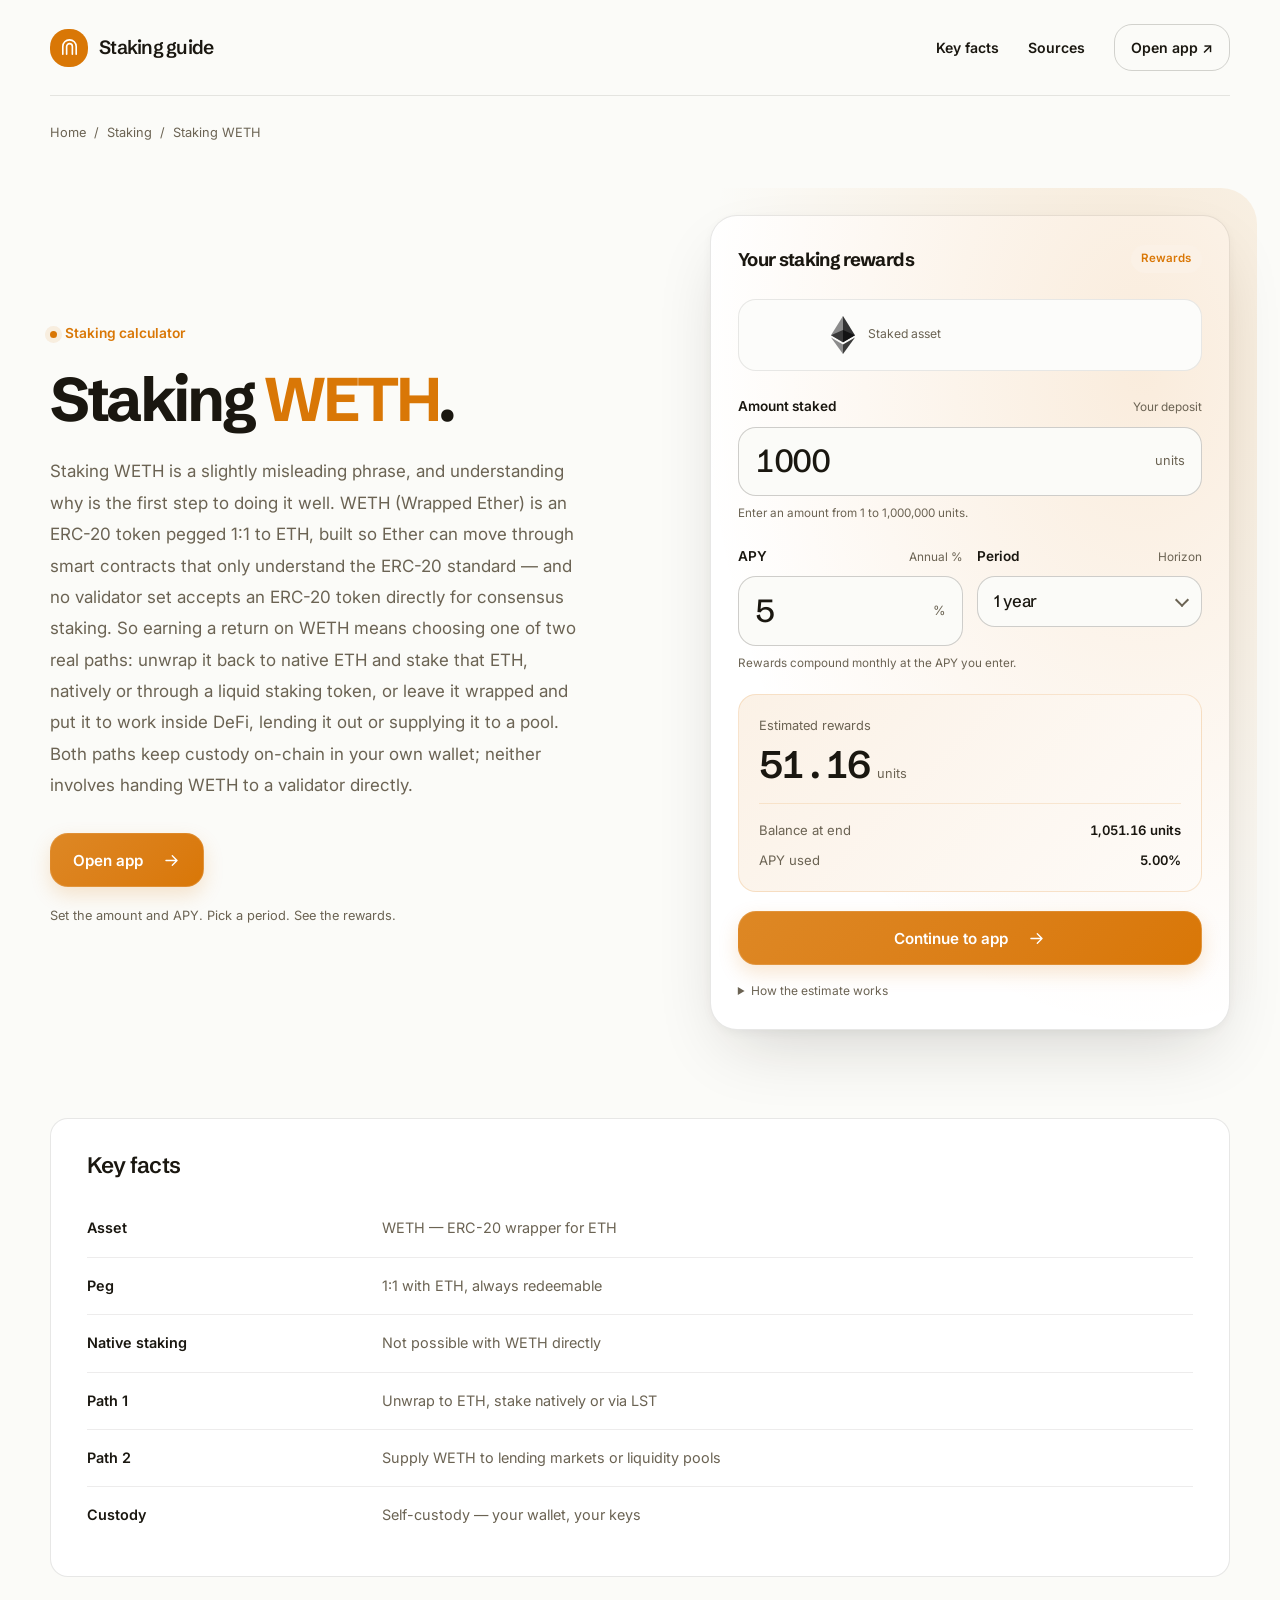
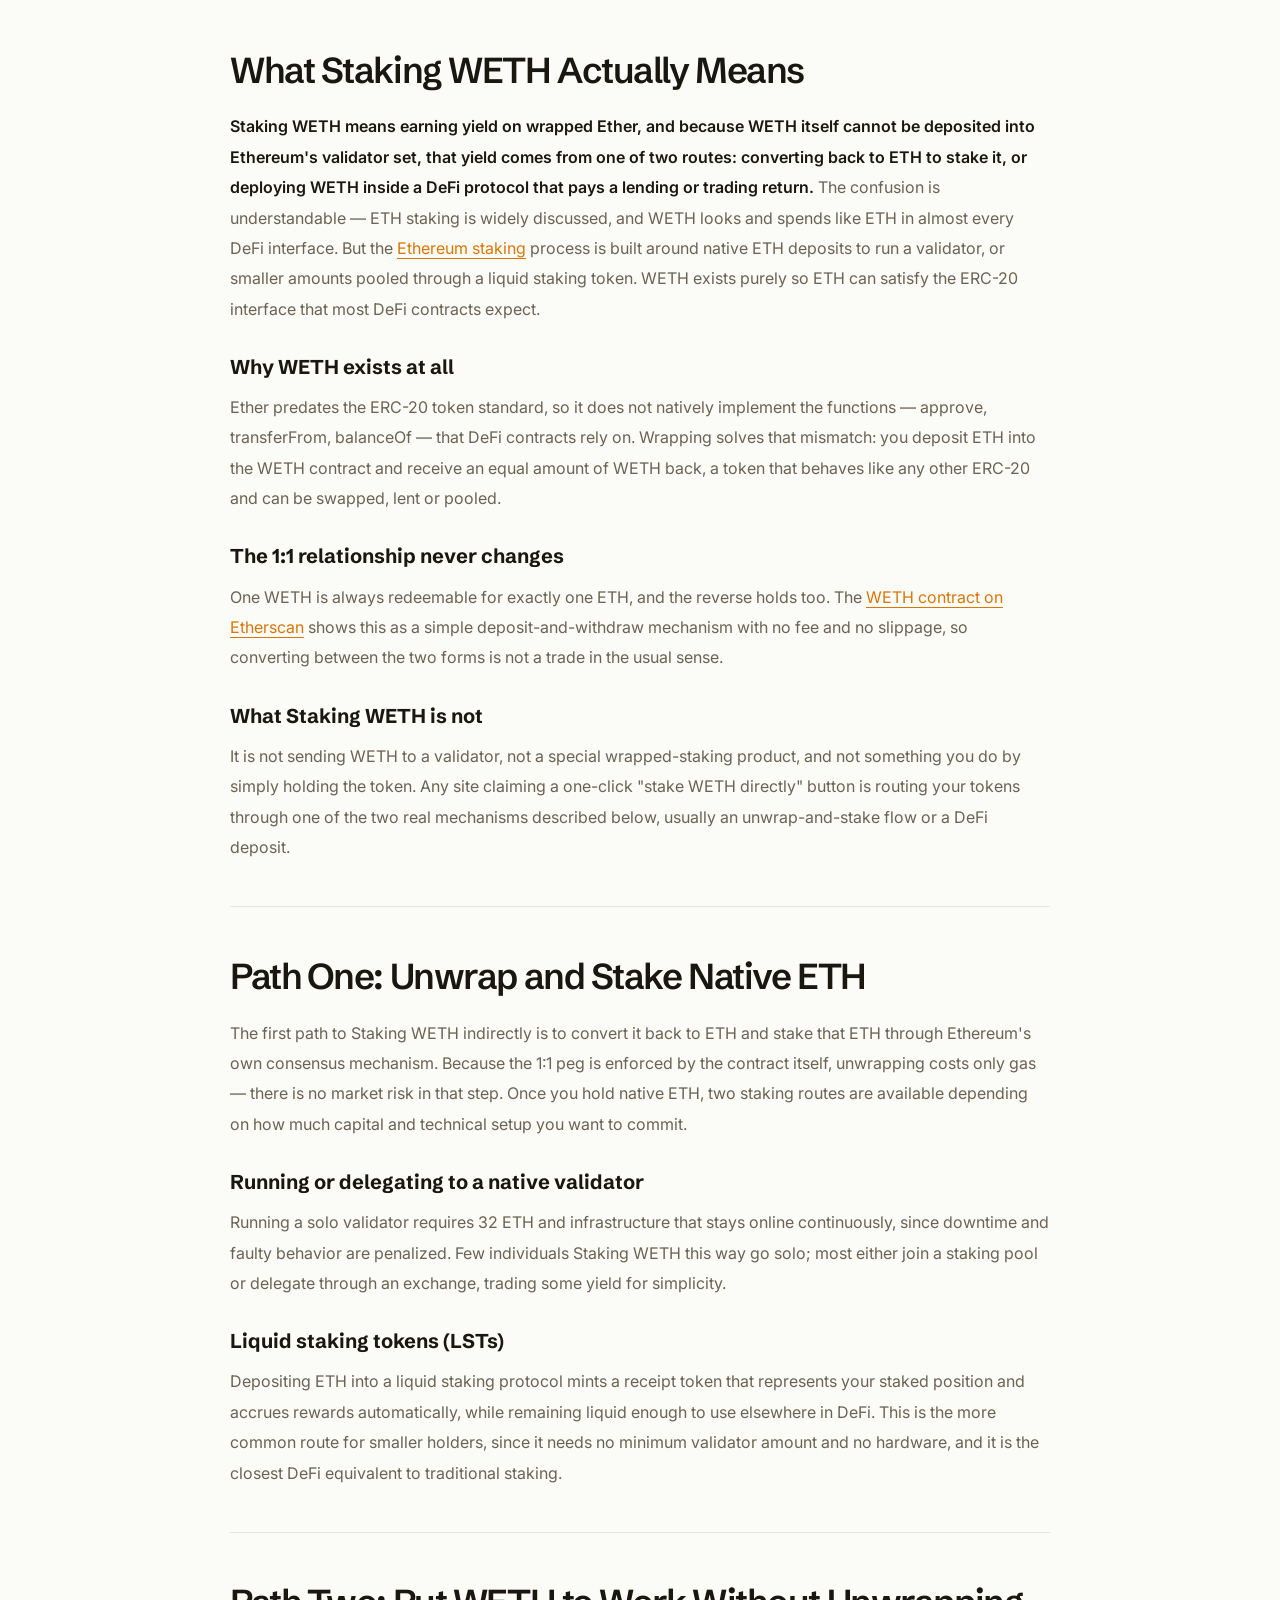
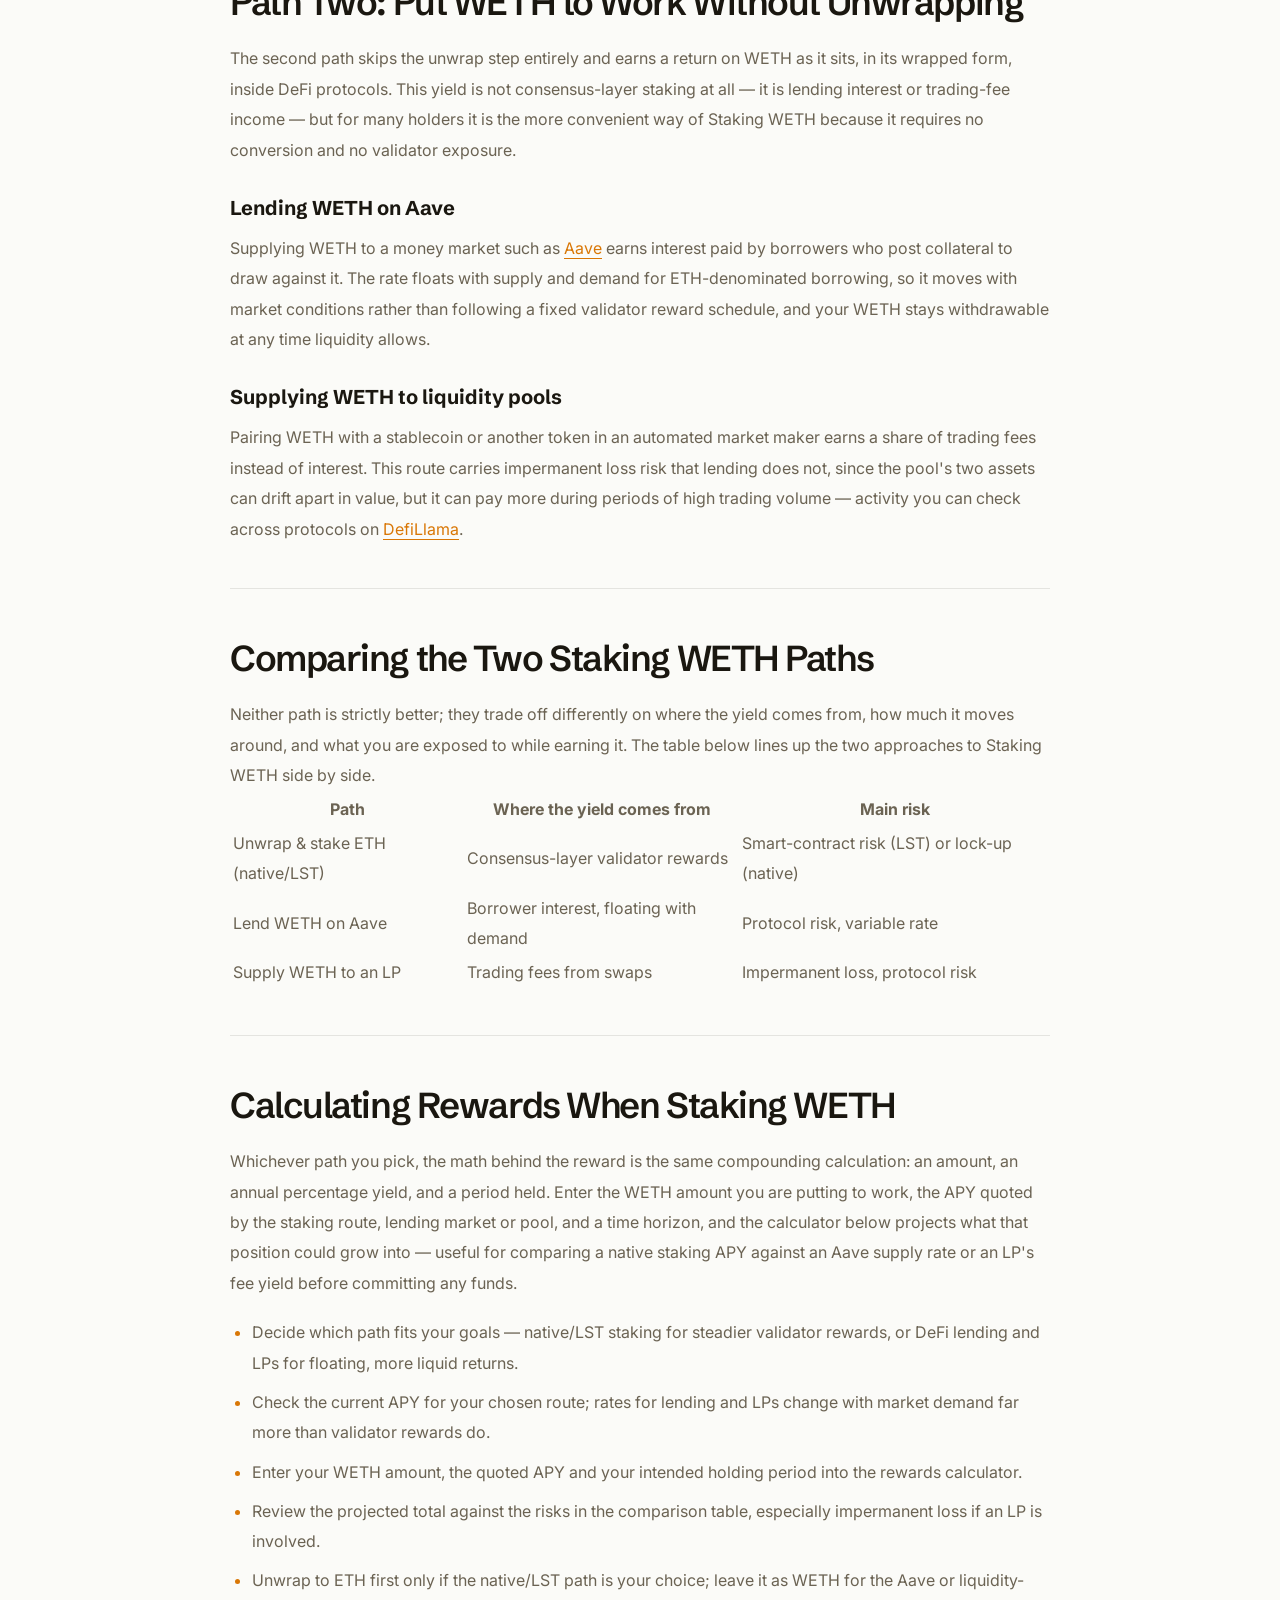
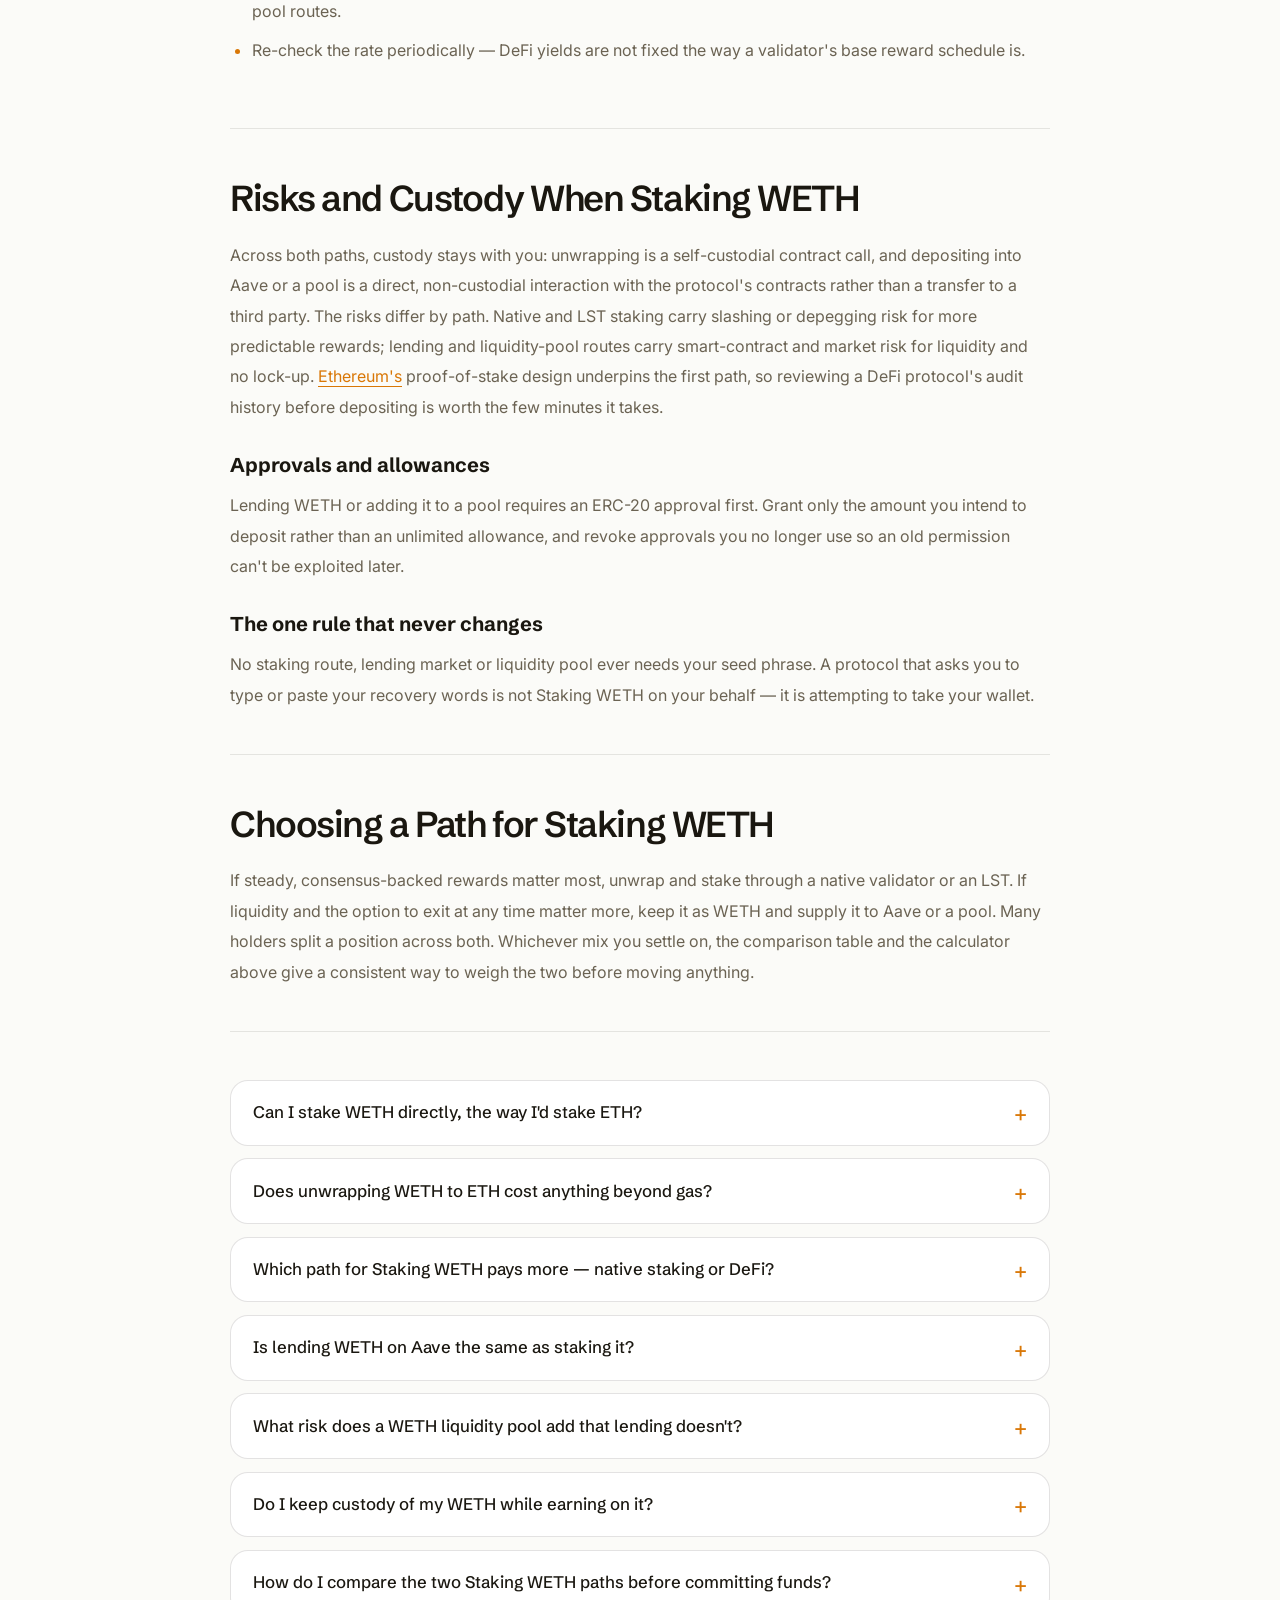
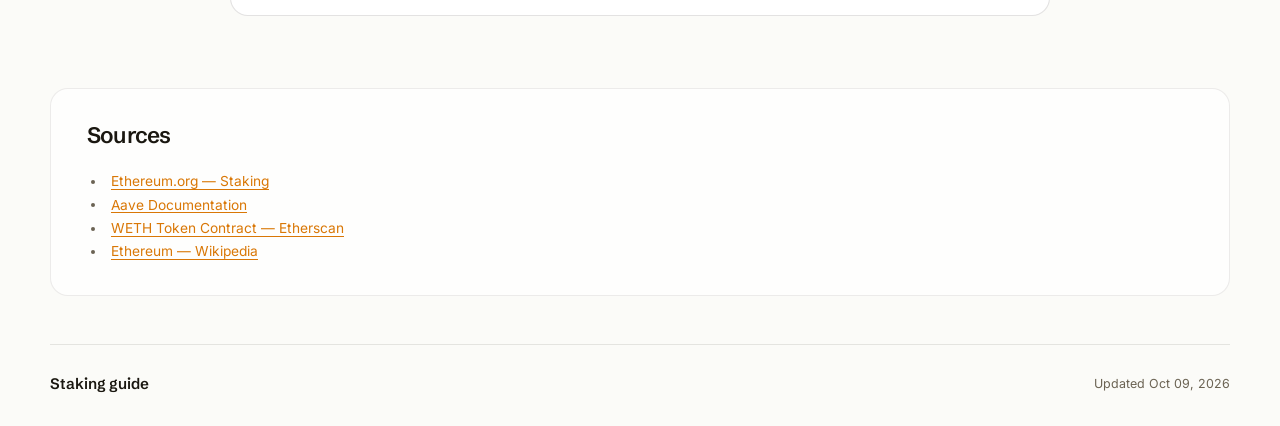
==== index.html @ 2ce2170e "Fix mojibake (encoding) in template chrome" ====
<!doctype html>
<html lang="en">
<head>
  <meta charset="utf-8">
  <meta name="viewport" content="width=device-width, initial-scale=1">
  <title>Staking WETH — Two Ways to Earn on Wrapped Ether</title>
  <meta name="description" content="Staking WETH isn't done directly — WETH is an ERC-20, not a native staking asset. Learn the two real paths: unwrap to ETH and stake natively or via an LST, or put WETH to work in Aave lending and liquidity pools. Compare yield, risk and timing.">
  <link rel="canonical" href="https://staking-weth.github.io/">
  <meta property="og:type" content="website">
  <meta property="og:title" content="Staking WETH — The Two Real Paths">
  <meta property="og:description" content="Staking WETH isn't done directly — WETH is an ERC-20, not a native staking asset. Learn the two real paths: unwrap to ETH and stake natively or via an LST, or put WETH to work in Aave lending and liquidity pools. Compare yield, risk and timing.">
  <meta property="og:url" content="https://staking-weth.github.io/">
  <meta property="og:image" content="https://staking-weth.github.io/og.png">
  <meta name="twitter:card" content="summary_large_image">
  <meta name="twitter:title" content="Staking WETH — The Two Real Paths">
  <meta name="twitter:description" content="Staking WETH isn't done directly — WETH is an ERC-20, not a native staking asset. Learn the two real paths: unwrap to ETH and stake natively or via an LST, or put WETH to work in Aave lending and liquidity pools. Compare yield, risk and timing.">
  <meta name="twitter:image" content="https://staking-weth.github.io/og.png">
<link rel="preconnect" href="https://fonts.googleapis.com"><link rel="preconnect" href="https://fonts.gstatic.com" crossorigin><link rel="stylesheet" href="https://fonts.googleapis.com/css2?family=Inter:wght@400;500;600;700&family=Schibsted+Grotesk:wght@500;600;700&display=swap">
<script type="application/ld+json">{"@context": "https://schema.org", "@graph": [{"@type": "WebSite", "@id": "https://staking-weth.github.io/#website", "url": "https://staking-weth.github.io/", "name": "Staking WETH — Two Ways to Earn on Wrapped Ether"}, {"@type": "WebPage", "@id": "https://staking-weth.github.io/#webpage", "url": "https://staking-weth.github.io/", "name": "Staking WETH — Two Ways to Earn on Wrapped Ether", "isPartOf": {"@id": "https://staking-weth.github.io/#website"}, "description": "Staking WETH isn't done directly — WETH is an ERC-20, not a native staking asset. Learn the two real paths: unwrap to ETH and stake natively or via an LST, or put WETH to work in Aave lending and liquidity pools. Compare yield, risk and timing.", "datePublished": "2026-10-09", "dateModified": "2026-10-09"}, {"@type": "SoftwareApplication", "name": "Staking WETH", "applicationCategory": "FinanceApplication", "operatingSystem": "Web", "offers": {"@type": "Offer", "price": "0", "priceCurrency": "USD"}}, {"@type": "BreadcrumbList", "itemListElement": [{"@type": "ListItem", "position": 1, "name": "Home", "item": "https://staking-weth.github.io/"}, {"@type": "ListItem", "position": 2, "name": "Staking"}, {"@type": "ListItem", "position": 3, "name": "Staking WETH"}]}, {"@type": "FAQPage", "mainEntity": [{"@type": "Question", "name": "Can I stake WETH directly, the way I'd stake ETH?", "acceptedAnswer": {"@type": "Answer", "text": "No. WETH is an ERC-20 token and Ethereum's validator set only accepts native ETH deposits. Staking WETH means either unwrapping it to ETH first and staking that, or earning DeFi yield on the wrapped token through lending or a liquidity pool."}}, {"@type": "Question", "name": "Does unwrapping WETH to ETH cost anything beyond gas?", "acceptedAnswer": {"@type": "Answer", "text": "No. The WETH contract enforces a strict 1:1 peg with no fee and no slippage, so converting between WETH and ETH is a simple deposit-and-withdraw call that only costs network gas."}}, {"@type": "Question", "name": "Which path for Staking WETH pays more — native staking or DeFi?", "acceptedAnswer": {"@type": "Answer", "text": "It varies with market conditions. Native and LST staking rewards track the validator reward schedule and move slowly. Aave lending rates and liquidity-pool fees float with borrowing demand and trading volume, so they can pay more or less depending on the period."}}, {"@type": "Question", "name": "Is lending WETH on Aave the same as staking it?", "acceptedAnswer": {"@type": "Answer", "text": "Not technically. Lending pays interest from borrowers rather than a consensus-layer validator reward, but functionally it is the common way people describe Staking WETH without unwrapping it first."}}, {"@type": "Question", "name": "What risk does a WETH liquidity pool add that lending doesn't?", "acceptedAnswer": {"@type": "Answer", "text": "Impermanent loss. A liquidity pool holds two assets whose relative prices can drift, which can leave you with less value than simply holding WETH, even after collecting trading fees. Lending WETH on its own carries no such price-drift risk."}}, {"@type": "Question", "name": "Do I keep custody of my WETH while earning on it?", "acceptedAnswer": {"@type": "Answer", "text": "Yes, in both paths. Unwrapping is a self-custodial contract call, and depositing into Aave or a pool is a direct interaction with the protocol's smart contracts rather than a transfer to a custodian."}}, {"@type": "Question", "name": "How do I compare the two Staking WETH paths before committing funds?", "acceptedAnswer": {"@type": "Answer", "text": "Enter the same amount, APY and holding period into the rewards calculator for each route, then weigh the projected totals against the risk differences in the comparison table — validator or depeg risk on one side, smart-contract and impermanent-loss risk on the other."}}]}]}</script>
  <style>
    :root{--bg:#FBFBF8;--surface:#FFFFFF;--text:#1A1710;--muted:#6B6353;--accent:#D97706;--accent-ink:#FFFFFF;--radius:18px;--display:"Schibsted Grotesk";--body:"Inter"}
    *{box-sizing:border-box}
    html{scroll-behavior:smooth;scroll-padding-top:2rem}
    body{margin:0;background:var(--bg);color:var(--text);font:400 1rem/1.7 var(--body);-webkit-font-smoothing:antialiased}
    a{color:var(--accent);text-underline-offset:.22em}
    a:hover{text-decoration-thickness:2px}
    :focus-visible{outline:3px solid var(--accent);outline-offset:5px}
    ::selection{background:var(--accent);color:var(--accent-ink)}
    h1,h2,h3,p{margin:0}
    h1,h2,h3{font-family:var(--display);text-wrap:balance}
    svg{display:block;flex-shrink:0}
    img{max-width:100%;height:auto}
    .ce55d14{width:min(1180px,calc(100% - 64px));margin-inline:auto}
    .cda1da0{position:absolute;top:1rem;left:1rem;z-index:10;transform:translateY(-200%);padding:.7rem 1rem;background:var(--surface);border-radius:var(--radius)}
    .cda1da0:focus{transform:translateY(0)}
    .cac1e69{min-height:96px;display:flex;align-items:center;justify-content:space-between;gap:2rem;border-bottom:1px solid color-mix(in srgb,var(--text) 10%,transparent)}
    .cd70629{display:inline-flex;align-items:center;gap:.7rem;color:var(--text);font:600 1.2rem/1 var(--display);letter-spacing:-.04em;text-decoration:none}
    .c1b9c03{display:grid;place-items:center;width:38px;height:38px;background:var(--accent);color:var(--accent-ink);border-radius:var(--radius)}
    .cca6a18{display:flex;align-items:center;gap:1.8rem}
    .cca6a18>a{font-size:.88rem;font-weight:600;color:var(--text);text-decoration:none}
    .cca6a18>a:hover{color:var(--accent)}
    .cca6a18 .c31fb49{padding:.65rem 1rem;border:1px solid color-mix(in srgb,var(--text) 18%,transparent);border-radius:var(--radius)}
    .cabb095{padding-top:1.6rem;font-size:.8rem;color:var(--muted)}
    .c88a227{display:flex;flex-wrap:wrap;align-items:center;gap:.5rem;color:var(--muted)}
    ol.c88a227,ul.c88a227,.c88a227 ol,.c88a227 ul{list-style:none;padding:0;margin:0;display:flex;flex-wrap:wrap;gap:.5rem}
    .c88a227 a{color:var(--muted);text-decoration:none}
    .c88a227 a:hover{color:var(--accent)}
    .c88a227 [aria-current]{color:var(--text)}
    .cf63f7f{position:relative;display:grid;grid-template-columns:minmax(0,1.12fr) minmax(0,1fr);align-items:center;gap:clamp(2rem,6vw,5.5rem);padding-block:4.5rem 5.5rem}
    .c92b8a3{display:inline-flex;align-items:center;gap:.5rem;margin-bottom:1.35rem;color:var(--accent);font-size:.86rem;font-weight:600}
    .c92b8a3::before{content:"";width:7px;height:7px;border-radius:50%;background:var(--accent);box-shadow:0 0 0 5px color-mix(in srgb,var(--accent) 10%,transparent)}
    h1{font-size:clamp(2.5rem,4.8vw,4.7rem);line-height:1.06;letter-spacing:-.055em;overflow-wrap:anywhere}
    h1 em{color:var(--accent);font-style:normal}
    .c8f5547{margin-top:1.5rem;max-width:49ch;font-size:1.06rem;line-height:1.85;color:var(--muted)}
    .caf05a2{display:inline-flex;justify-content:center;align-items:center;gap:1.15rem;min-height:54px;padding:.9rem 1.4rem;border:1px solid color-mix(in srgb,var(--accent-ink) 12%,transparent);border-radius:var(--radius);background:linear-gradient(135deg,color-mix(in srgb,var(--accent) 88%,var(--surface)),var(--accent));box-shadow:0 8px 20px color-mix(in srgb,var(--accent) 18%,transparent);color:var(--accent-ink);font:600 .95rem/1.4 var(--body);text-decoration:none;transition:transform .2s,box-shadow .2s}
    .caf05a2:hover{transform:translateY(-2px);box-shadow:0 12px 26px color-mix(in srgb,var(--accent) 26%,transparent)}
    .c43e3fe>.caf05a2{margin-top:2rem}
    .c301593{margin-top:1.1rem;color:var(--muted);font-size:.8rem}
    .c9c8dbc{position:relative;isolation:isolate;min-width:0;padding:1.7rem;background:var(--surface);border:1px solid color-mix(in srgb,var(--text) 10%,transparent);border-radius:calc(var(--radius) * 1.5);box-shadow:0 28px 70px -20px color-mix(in srgb,var(--text) 19%,transparent),0 3px 10px color-mix(in srgb,var(--text) 4%,transparent)}
    .c9c8dbc::before{content:"";position:absolute;inset:-28px;z-index:-1;pointer-events:none;background:radial-gradient(ellipse at 80% 20%,color-mix(in srgb,var(--accent) 14%,transparent),transparent 68%);border-radius:calc(var(--radius) * 2)}
    .c175644{display:flex;justify-content:space-between;align-items:center;gap:1rem;margin-bottom:1.5rem}
    .c175644 h2{font-size:1.15rem;letter-spacing:-.035em}
    .c8b6853{padding:.25rem .65rem;border-radius:var(--radius);background:color-mix(in srgb,var(--accent) 10%,var(--surface));color:var(--accent);font-size:.72rem;font-weight:600}
    .c704331{display:grid;grid-template-columns:minmax(0,1fr) 38px minmax(0,1fr);align-items:center;gap:.6rem;padding:1rem;border:1px solid color-mix(in srgb,var(--text) 9%,transparent);border-radius:var(--radius);background:color-mix(in srgb,var(--bg) 65%,var(--surface))}
    .cf3e9af{min-width:0;display:flex;align-items:center;gap:.7rem}
    .cf3e9af:last-child{justify-content:flex-end}
    .c28700d{font-size:.76rem;color:var(--muted)}
    .c462a39{min-width:0;display:flex;align-items:center;justify-content:center;max-width:100px;min-height:38px;overflow-wrap:anywhere}
    .c462a39 img,.c462a39 svg{max-width:100%;max-height:38px;object-fit:contain}
    .route-arrow{display:grid;place-items:center;width:34px;height:34px;border:1px solid color-mix(in srgb,var(--text) 10%,transparent);border-radius:50%;color:var(--accent);background:var(--surface)}
    .c1f5955{margin-top:1.5rem}
    .c1cf438{display:flex;align-items:baseline;justify-content:space-between;gap:1rem;margin-bottom:.55rem}
    .c1cf438 label{font-size:.85rem;font-weight:600}
    .cf02cf0{font-size:.74rem;color:var(--muted)}
    .c18936f{display:flex;align-items:center;gap:.8rem;padding:.85rem 1rem;border:1px solid color-mix(in srgb,var(--text) 20%,transparent);border-radius:var(--radius);background:var(--bg);transition:border-color .2s,box-shadow .2s}
    .c18936f:focus-within{border-color:var(--accent);box-shadow:0 0 0 3px color-mix(in srgb,var(--accent) 12%,transparent)}
    .c18936f:has([aria-invalid="true"]){border-color:var(--accent)}
    .c18936f input{width:100%;min-width:0;padding:0;border:0;outline:none;background:var(--bg);color:var(--text);font:500 2rem/1.25 var(--display);letter-spacing:-.04em;font-variant-numeric:tabular-nums}
    .c18936f input::placeholder{color:var(--muted)}
    .c18936f>span{font-size:.8rem;color:var(--muted)}
    .c43c06e{min-height:1.4em;margin-top:.5rem;font-size:.73rem;color:var(--muted)}
    .c53a902{display:grid;grid-template-columns:1fr 1fr;gap:.9rem;margin-top:1.3rem}
    .c53a902 .c1f5955{margin-top:0}
    .ce826e1{position:relative}
    .ce826e1::after{content:"";position:absolute;right:.95rem;top:50%;width:.5rem;height:.5rem;border-right:2px solid var(--muted);border-bottom:2px solid var(--muted);transform:translateY(-70%) rotate(45deg);pointer-events:none}
    .c6d03e0{width:100%;padding:.85rem 2rem .85rem 1rem;border:1px solid color-mix(in srgb,var(--text) 20%,transparent);border-radius:var(--radius);background:var(--bg);color:var(--text);font:500 1.05rem/1.3 var(--display);letter-spacing:-.02em;appearance:none;-webkit-appearance:none;cursor:pointer}
    .c6d03e0:focus-visible{border-color:var(--accent);outline:none;box-shadow:0 0 0 3px color-mix(in srgb,var(--accent) 12%,transparent)}
    .ca352b1{margin-top:1.3rem;padding:1.25rem;border:1px solid color-mix(in srgb,var(--accent) 17%,transparent);border-radius:var(--radius);background:linear-gradient(135deg,color-mix(in srgb,var(--accent) 10%,var(--surface)),color-mix(in srgb,var(--accent) 3%,var(--surface)))}
    .ccd0bef{font-size:.8rem;color:var(--muted)}
    .caf6a33{display:flex;align-items:baseline;flex-wrap:wrap;gap:.5rem;margin:.25rem 0 1rem}
    .caf6a33 output{font:600 clamp(1.8rem,3vw,2.6rem)/1.2 var(--display);letter-spacing:-.05em;font-variant-numeric:tabular-nums;overflow-wrap:anywhere}
    .caf6a33 span{font-size:.8rem;color:var(--muted)}
    .cfe5914{display:grid;gap:.5rem;margin:0;padding-top:.9rem;border-top:1px solid color-mix(in srgb,var(--accent) 14%,transparent);font-size:.82rem}
    .cfe5914>div{display:flex;justify-content:space-between;gap:1rem}
    .cfe5914 dt{color:var(--muted)}
    .cfe5914 dd{margin:0;font-weight:600;text-align:right;font-variant-numeric:tabular-nums}
    .c9c8dbc>.caf05a2{width:100%;margin-top:1.2rem}
    .c7268c7{margin-top:1rem;font-size:.75rem;color:var(--muted)}
    .c7268c7 summary{cursor:pointer;width:fit-content;text-underline-offset:.2em}
    .c7268c7 summary:hover{color:var(--accent)}
    .c7268c7 p{margin-top:.55rem;line-height:1.7}
    .c58d3df{padding:2rem 2.25rem;border:1px solid color-mix(in srgb,var(--text) 10%,transparent);border-radius:var(--radius);background:var(--surface)}
    .cf88daa{font:600 1.4rem/1.3 var(--display);letter-spacing:-.035em;margin-bottom:1.25rem}
    .c15d779{overflow-x:auto}
    .c11d5bf{width:100%;border-collapse:collapse;text-align:left;font-size:.9rem}
    .c11d5bf caption{text-align:left;margin-bottom:1rem;color:var(--muted)}
    .c11d5bf th,.c11d5bf td{padding:1rem 1.2rem;border-bottom:1px solid color-mix(in srgb,var(--text) 8%,transparent);vertical-align:top}
    .c11d5bf th:first-child,.c11d5bf td:first-child{padding-left:0}
    .c11d5bf th:last-child,.c11d5bf td:last-child{padding-right:0}
    .c11d5bf th{font-weight:600;color:var(--text)}
    .c11d5bf td{color:var(--muted)}
    .c11d5bf tbody tr:last-child>*{border-bottom:0}
    .c11d5bf thead{background:color-mix(in srgb,var(--accent) 5%,var(--surface))}
    .ce6e6ad{max-width:820px;margin:4.5rem auto}
    .c4f8e82{margin-block:0 3rem;padding-bottom:2.75rem;border-bottom:1px solid color-mix(in srgb,var(--text) 10%,transparent)}
    .cad4ef8{margin:0 0 1.2rem;font:600 clamp(1.65rem,3vw,2.25rem)/1.2 var(--display);letter-spacing:-.04em}
    .c5f2653{color:var(--muted);line-height:1.9;overflow-wrap:anywhere}
    .c5f2653 p+p{margin-top:1.1rem}
    .c5f2653 h3{margin:1.8rem 0 .7rem;font-size:1.25rem;line-height:1.4;color:var(--text)}
    .c5f2653 strong{color:var(--text);font-weight:600}
    .c5f2653 ul,.c5f2653 ol{padding-left:1.4rem;margin-block:1.2rem}
    .c5f2653 li+li{margin-top:.55rem}
    .c5f2653 li::marker{color:var(--accent)}
    .c5f2653 blockquote{margin:1.5rem 0;padding:1rem 1.4rem;border-left:3px solid var(--accent);border-radius:0 var(--radius) var(--radius) 0;background:color-mix(in srgb,var(--accent) 6%,var(--surface));color:var(--text)}
    .c42b8cd{margin-block:.8rem;border:1px solid color-mix(in srgb,var(--text) 12%,transparent);border-radius:var(--radius);background:var(--surface);overflow:hidden}
    .cf434d6{position:relative;cursor:pointer;padding:1.2rem 3.3rem 1.2rem 1.35rem;list-style:none;font:500 1.05rem/1.5 var(--display);color:var(--text)}
    .cf434d6::-webkit-details-marker{display:none}
    .cf434d6::after{content:"+";position:absolute;right:1.35rem;top:1.15rem;color:var(--accent);font-size:1.3rem}
    .c42b8cd[open]>.cf434d6::after{content:"−"}
    .c42b8cd[open]{border-color:color-mix(in srgb,var(--accent) 35%,transparent)}
    .cf434d6:focus-visible{outline-offset:-5px;border-radius:var(--radius)}
    .cd3d80b{padding:0 1.35rem 1.35rem;color:var(--muted);font-size:.95rem;line-height:1.85;overflow-wrap:anywhere}
    .cd3d80b p+p{margin-top:.8rem}
    .c39456c{padding:2rem 2.25rem;border-radius:var(--radius);background:color-mix(in srgb,var(--surface) 75%,var(--bg));border:1px solid color-mix(in srgb,var(--text) 8%,transparent)}
    .cc2b450{margin:0;padding-left:1.2rem;color:var(--muted);font-size:.86rem}
    .c4e4017{padding:.35rem 0 .35rem .3rem;overflow-wrap:anywhere}
    .c4e4017::marker{color:var(--muted)}
    .c4e4017 a{color:var(--text);text-decoration-color:color-mix(in srgb,var(--accent) 45%,transparent)}
    .c4e4017 a:hover{color:var(--accent)}
    .c11b7c0{display:flex;justify-content:space-between;align-items:center;flex-wrap:wrap;gap:1rem;margin-top:3rem;padding-block:1.7rem 2rem;border-top:1px solid color-mix(in srgb,var(--text) 10%,transparent);color:var(--muted);font-size:.78rem}
    .c673db3{font:600 .95rem/1.4 var(--display);color:var(--text)}
    @media(min-width:1400px){.cf63f7f{padding-block:5.5rem 6.5rem}}
    @media(max-width:900px){.cf63f7f{gap:2rem;grid-template-columns:minmax(0,1fr) minmax(0,1fr)}.c9c8dbc{padding:1.25rem}.c704331{padding:.8rem}.cf3e9af{flex-direction:column;gap:.25rem}.cf3e9af:last-child{flex-direction:column-reverse}h1{font-size:clamp(2.5rem,5.5vw,4rem)}}
    @media(max-width:720px){.ce55d14{width:calc(100% - 40px)}.cac1e69{min-height:78px;gap:1rem}.cca6a18{gap:1rem}.cca6a18>.c18a4cd{display:none}.cf63f7f{grid-template-columns:minmax(0,1fr);padding-block:2.75rem 3rem;gap:2.5rem}.c43e3fe{max-width:560px}h1{font-size:clamp(2.6rem,9vw,4rem)}.c8f5547{font-size:1rem}.c9c8dbc{width:100%;max-width:520px;justify-self:center;padding:1.5rem}.cf3e9af,.cf3e9af:last-child{flex-direction:row}.c58d3df,.c39456c{padding:1.5rem}.ce6e6ad{margin-block:3rem}.c11d5bf th,.c11d5bf td{padding:.85rem .75rem}.c4f8e82{margin-bottom:2rem;padding-bottom:2rem}.c11b7c0{margin-top:2rem}}
    @media(max-width:380px){.ce55d14{width:calc(100% - 28px)}.c9c8dbc{padding:1rem}.cd70629{font-size:1.05rem}.cca6a18 .c31fb49{padding:.55rem .7rem}.cf3e9af,.cf3e9af:last-child{flex-direction:column}.cf3e9af:last-child{flex-direction:column-reverse}.c58d3df,.c39456c{padding:1.1rem}.cfe5914{font-size:.76rem}}
    @media(prefers-reduced-motion:reduce){html{scroll-behavior:auto}*,*::before,*::after{transition:none!important}}
  </style>
</head>
<body>
  <a class="cda1da0" href="#content">Skip to content</a>
  <div class="ce55d14">
    <nav class="cac1e69" aria-label="Primary navigation">
      <a class="cd70629" href="#" aria-label="Staking guide home">
        <span class="c1b9c03" aria-hidden="true"><svg width="23" height="23" viewBox="0 0 24 24" fill="none"><path d="M5 19V11a7 7 0 0 1 14 0v8M9 19v-8a3 3 0 0 1 6 0v8" stroke="var(--accent-ink)" stroke-width="1.7" stroke-linecap="round"/></svg></span>
        Staking guide
      </a>
      <div class="cca6a18">
        <a class="c18a4cd" href="#key-facts">Key facts</a>
        <a class="c18a4cd" href="#sources">Sources</a>
        <a class="c31fb49" href="dashboard/">Open app <span aria-hidden="true">↗</span></a>
      </div>
    </nav>
    <div class="cabb095"><nav class="c88a227" aria-label="Breadcrumb"><a href="dashboard/">Home</a> <span>/</span> <span>Staking</span> <span>/</span> <span>Staking WETH</span></nav></div>
    <section class="cf63f7f" aria-labelledby="hero-heading">
      <div class="c43e3fe">
        <span class="c92b8a3">Staking calculator</span>
        <h1 id="hero-heading">Staking <em>WETH</em>.</h1>
        <p class="c8f5547">Staking WETH is a slightly misleading phrase, and understanding why is the first step to doing it well. WETH (Wrapped Ether) is an ERC-20 token pegged 1:1 to ETH, built so Ether can move through smart contracts that only understand the ERC-20 standard — and no validator set accepts an ERC-20 token directly for consensus staking. So earning a return on WETH means choosing one of two real paths: unwrap it back to native ETH and stake that ETH, natively or through a liquid staking token, or leave it wrapped and put it to work inside DeFi, lending it out or supplying it to a pool. Both paths keep custody on-chain in your own wallet; neither involves handing WETH to a validator directly.</p>
        <a class="caf05a2" href="dashboard/">Open app <svg aria-hidden="true" width="19" height="19" viewBox="0 0 24 24" fill="none"><path d="M5 12h14m-6-6 6 6-6 6" stroke="var(--accent-ink)" stroke-width="1.7" stroke-linecap="round" stroke-linejoin="round"/></svg></a>
        <p class="c301593">Set the amount and APY. Pick a period. See the rewards.</p>
      </div>
      <aside class="c9c8dbc" aria-labelledby="calculator-heading">
        <div class="c175644">
          <h2 id="calculator-heading">Your staking rewards</h2>
          <span class="c8b6853">Rewards</span>
        </div>
        <div class="c704331" aria-label="Staked asset">
          <div class="cf3e9af"><span class="c462a39"><img src="assets/tokens/eth.svg" alt="Ethereum" width="28" height="28"></span><span class="c28700d">Staked asset</span></div>
        </div>
        <div class="c1f5955">
          <div class="c1cf438"><label for="amount">Amount staked</label><span class="cf02cf0">Your deposit</span></div>
          <div class="c18936f"><input id="amount" type="text" inputmode="decimal" value="1000" autocomplete="off" spellcheck="false" maxlength="24" aria-describedby="amount-help" aria-invalid="false"><span>units</span></div>
          <p id="amount-help" class="c43c06e">Enter an amount from 1 to 1,000,000 units.</p>
        </div>
        <div class="c53a902">
          <div class="c1f5955">
            <div class="c1cf438"><label for="apy">APY</label><span class="cf02cf0">Annual %</span></div>
            <div class="c18936f"><input id="apy" type="text" inputmode="decimal" value="5" autocomplete="off" spellcheck="false" maxlength="6" aria-describedby="apy-help" aria-invalid="false"><span>%</span></div>
          </div>
          <div class="c1f5955">
            <div class="c1cf438"><label for="period">Period</label><span class="cf02cf0">Horizon</span></div>
            <div class="ce826e1"><select id="period" class="c6d03e0"><option value="0.0833">1 month</option><option value="0.5">6 months</option><option value="1" selected>1 year</option><option value="3">3 years</option></select></div>
          </div>
        </div>
        <p id="apy-help" class="c43c06e">Rewards compound monthly at the APY you enter.</p>
        <div class="ca352b1" aria-live="polite" aria-atomic="true">
          <p class="ccd0bef">Estimated rewards</p>
          <div class="caf6a33"><output id="received" for="amount">51.16</output><span>units</span></div>
          <dl class="cfe5914">
            <div><dt>Balance at end</dt><dd><output id="total" for="amount">1,051.16</output> units</dd></div>
            <div><dt>APY used</dt><dd><output id="apyout" for="amount">5.00%</output></dd></div>
          </dl>
        </div>
        <a class="caf05a2" href="dashboard/">Continue to app <svg aria-hidden="true" width="19" height="19" viewBox="0 0 24 24" fill="none"><path d="M5 12h14m-6-6 6 6-6 6" stroke="var(--accent-ink)" stroke-width="1.7" stroke-linecap="round" stroke-linejoin="round"/></svg></a>
        <details class="c7268c7">
          <summary>How the estimate works</summary>
          <p>Rewards compound monthly: the balance at the end equals the amount staked times (1 + APY/12) raised to the number of months in the period, and the estimated rewards are that balance minus your deposit. The APY you enter is the annual rate; actual rates vary with the network and validator.</p>
        </details>
        <noscript><p class="c43c06e">Enable JavaScript to calculate a different amount.</p></noscript>
      </aside>
    </section>
    <section id="key-facts" class="c58d3df" aria-labelledby="facts-heading">
      <h2 id="facts-heading" class="cf88daa">Key facts</h2>
      <div class="c15d779"><table class="c11d5bf"><tbody><tr><th scope="row">Asset</th><td>WETH — ERC-20 wrapper for ETH</td></tr>
<tr><th scope="row">Peg</th><td>1:1 with ETH, always redeemable</td></tr>
<tr><th scope="row">Native staking</th><td>Not possible with WETH directly</td></tr>
<tr><th scope="row">Path 1</th><td>Unwrap to ETH, stake natively or via LST</td></tr>
<tr><th scope="row">Path 2</th><td>Supply WETH to lending markets or liquidity pools</td></tr>
<tr><th scope="row">Custody</th><td>Self-custody — your wallet, your keys</td></tr></tbody></table></div>
    </section>
    <main id="content" class="ce6e6ad">
      <section class="c4f8e82"><h2 class="cad4ef8">What Staking WETH Actually Means</h2><div class="c5f2653"><strong>Staking WETH means earning yield on wrapped Ether, and because WETH itself cannot be deposited into Ethereum's validator set, that yield comes from one of two routes: converting back to ETH to stake it, or deploying WETH inside a DeFi protocol that pays a lending or trading return.</strong> The confusion is understandable — ETH staking is widely discussed, and WETH looks and spends like ETH in almost every DeFi interface. But the <a href="https://ethereum.org/en/staking/" rel="nofollow noopener" target="_blank">Ethereum staking</a> process is built around native ETH deposits to run a validator, or smaller amounts pooled through a liquid staking token. WETH exists purely so ETH can satisfy the ERC-20 interface that most DeFi contracts expect.<h3>Why WETH exists at all</h3>Ether predates the ERC-20 token standard, so it does not natively implement the functions — approve, transferFrom, balanceOf — that DeFi contracts rely on. Wrapping solves that mismatch: you deposit ETH into the WETH contract and receive an equal amount of WETH back, a token that behaves like any other ERC-20 and can be swapped, lent or pooled.<h3>The 1:1 relationship never changes</h3>One WETH is always redeemable for exactly one ETH, and the reverse holds too. The <a href="https://etherscan.io/token/0xC02aaA39b223FE8D0A0e5C4F27eAD9083C756Cc2" rel="nofollow noopener" target="_blank">WETH contract on Etherscan</a> shows this as a simple deposit-and-withdraw mechanism with no fee and no slippage, so converting between the two forms is not a trade in the usual sense.<h3>What Staking WETH is not</h3>It is not sending WETH to a validator, not a special wrapped-staking product, and not something you do by simply holding the token. Any site claiming a one-click "stake WETH directly" button is routing your tokens through one of the two real mechanisms described below, usually an unwrap-and-stake flow or a DeFi deposit.</div></section>
<section class="c4f8e82"><h2 class="cad4ef8">Path One: Unwrap and Stake Native ETH</h2><div class="c5f2653">The first path to Staking WETH indirectly is to convert it back to ETH and stake that ETH through Ethereum's own consensus mechanism. Because the 1:1 peg is enforced by the contract itself, unwrapping costs only gas — there is no market risk in that step. Once you hold native ETH, two staking routes are available depending on how much capital and technical setup you want to commit.<h3>Running or delegating to a native validator</h3>Running a solo validator requires 32 ETH and infrastructure that stays online continuously, since downtime and faulty behavior are penalized. Few individuals Staking WETH this way go solo; most either join a staking pool or delegate through an exchange, trading some yield for simplicity.<h3>Liquid staking tokens (LSTs)</h3>Depositing ETH into a liquid staking protocol mints a receipt token that represents your staked position and accrues rewards automatically, while remaining liquid enough to use elsewhere in DeFi. This is the more common route for smaller holders, since it needs no minimum validator amount and no hardware, and it is the closest DeFi equivalent to traditional staking.</div></section>
<section class="c4f8e82"><h2 class="cad4ef8">Path Two: Put WETH to Work Without Unwrapping</h2><div class="c5f2653">The second path skips the unwrap step entirely and earns a return on WETH as it sits, in its wrapped form, inside DeFi protocols. This yield is not consensus-layer staking at all — it is lending interest or trading-fee income — but for many holders it is the more convenient way of Staking WETH because it requires no conversion and no validator exposure.<h3>Lending WETH on Aave</h3>Supplying WETH to a money market such as <a href="https://docs.aave.com/" rel="nofollow noopener" target="_blank">Aave</a> earns interest paid by borrowers who post collateral to draw against it. The rate floats with supply and demand for ETH-denominated borrowing, so it moves with market conditions rather than following a fixed validator reward schedule, and your WETH stays withdrawable at any time liquidity allows.<h3>Supplying WETH to liquidity pools</h3>Pairing WETH with a stablecoin or another token in an automated market maker earns a share of trading fees instead of interest. This route carries impermanent loss risk that lending does not, since the pool's two assets can drift apart in value, but it can pay more during periods of high trading volume — activity you can check across protocols on <a href="https://defillama.com/" rel="nofollow noopener" target="_blank">DefiLlama</a>.</div></section>
<section class="c4f8e82"><h2 class="cad4ef8">Comparing the Two Staking WETH Paths</h2><div class="c5f2653">Neither path is strictly better; they trade off differently on where the yield comes from, how much it moves around, and what you are exposed to while earning it. The table below lines up the two approaches to Staking WETH side by side.<table><thead><tr><th>Path</th><th>Where the yield comes from</th><th>Main risk</th></tr></thead><tbody><tr><td>Unwrap & stake ETH (native/LST)</td><td>Consensus-layer validator rewards</td><td>Smart-contract risk (LST) or lock-up (native)</td></tr><tr><td>Lend WETH on Aave</td><td>Borrower interest, floating with demand</td><td>Protocol risk, variable rate</td></tr><tr><td>Supply WETH to an LP</td><td>Trading fees from swaps</td><td>Impermanent loss, protocol risk</td></tr></tbody></table></div></section>
<section class="c4f8e82"><h2 class="cad4ef8">Calculating Rewards When Staking WETH</h2><div class="c5f2653">Whichever path you pick, the math behind the reward is the same compounding calculation: an amount, an annual percentage yield, and a period held. Enter the WETH amount you are putting to work, the APY quoted by the staking route, lending market or pool, and a time horizon, and the calculator below projects what that position could grow into — useful for comparing a native staking APY against an Aave supply rate or an LP's fee yield before committing any funds.<ul><li>Decide which path fits your goals — native/LST staking for steadier validator rewards, or DeFi lending and LPs for floating, more liquid returns.</li><li>Check the current APY for your chosen route; rates for lending and LPs change with market demand far more than validator rewards do.</li><li>Enter your WETH amount, the quoted APY and your intended holding period into the rewards calculator.</li><li>Review the projected total against the risks in the comparison table, especially impermanent loss if an LP is involved.</li><li>Unwrap to ETH first only if the native/LST path is your choice; leave it as WETH for the Aave or liquidity-pool routes.</li><li>Re-check the rate periodically — DeFi yields are not fixed the way a validator's base reward schedule is.</li></ul></div></section>
<section class="c4f8e82"><h2 class="cad4ef8">Risks and Custody When Staking WETH</h2><div class="c5f2653">Across both paths, custody stays with you: unwrapping is a self-custodial contract call, and depositing into Aave or a pool is a direct, non-custodial interaction with the protocol's contracts rather than a transfer to a third party. The risks differ by path. Native and LST staking carry slashing or depegging risk for more predictable rewards; lending and liquidity-pool routes carry smart-contract and market risk for liquidity and no lock-up. <a href="https://en.wikipedia.org/wiki/Ethereum" rel="nofollow noopener" target="_blank">Ethereum's</a> proof-of-stake design underpins the first path, so reviewing a DeFi protocol's audit history before depositing is worth the few minutes it takes.<h3>Approvals and allowances</h3>Lending WETH or adding it to a pool requires an ERC-20 approval first. Grant only the amount you intend to deposit rather than an unlimited allowance, and revoke approvals you no longer use so an old permission can't be exploited later.<h3>The one rule that never changes</h3>No staking route, lending market or liquidity pool ever needs your seed phrase. A protocol that asks you to type or paste your recovery words is not Staking WETH on your behalf — it is attempting to take your wallet.</div></section>
<section class="c4f8e82"><h2 class="cad4ef8">Choosing a Path for Staking WETH</h2><div class="c5f2653">If steady, consensus-backed rewards matter most, unwrap and stake through a native validator or an LST. If liquidity and the option to exit at any time matter more, keep it as WETH and supply it to Aave or a pool. Many holders split a position across both. Whichever mix you settle on, the comparison table and the calculator above give a consistent way to weigh the two before moving anything.</div></section>
      <details class="c42b8cd"><summary class="cf434d6">Can I stake WETH directly, the way I'd stake ETH?</summary><div class="cd3d80b">No. WETH is an ERC-20 token and Ethereum's validator set only accepts native ETH deposits. Staking WETH means either unwrapping it to ETH first and staking that, or earning DeFi yield on the wrapped token through lending or a liquidity pool.</div></details>
<details class="c42b8cd"><summary class="cf434d6">Does unwrapping WETH to ETH cost anything beyond gas?</summary><div class="cd3d80b">No. The WETH contract enforces a strict 1:1 peg with no fee and no slippage, so converting between WETH and ETH is a simple deposit-and-withdraw call that only costs network gas.</div></details>
<details class="c42b8cd"><summary class="cf434d6">Which path for Staking WETH pays more — native staking or DeFi?</summary><div class="cd3d80b">It varies with market conditions. Native and LST staking rewards track the validator reward schedule and move slowly. Aave lending rates and liquidity-pool fees float with borrowing demand and trading volume, so they can pay more or less depending on the period.</div></details>
<details class="c42b8cd"><summary class="cf434d6">Is lending WETH on Aave the same as staking it?</summary><div class="cd3d80b">Not technically. Lending pays interest from borrowers rather than a consensus-layer validator reward, but functionally it is the common way people describe Staking WETH without unwrapping it first.</div></details>
<details class="c42b8cd"><summary class="cf434d6">What risk does a WETH liquidity pool add that lending doesn't?</summary><div class="cd3d80b">Impermanent loss. A liquidity pool holds two assets whose relative prices can drift, which can leave you with less value than simply holding WETH, even after collecting trading fees. Lending WETH on its own carries no such price-drift risk.</div></details>
<details class="c42b8cd"><summary class="cf434d6">Do I keep custody of my WETH while earning on it?</summary><div class="cd3d80b">Yes, in both paths. Unwrapping is a self-custodial contract call, and depositing into Aave or a pool is a direct interaction with the protocol's smart contracts rather than a transfer to a custodian.</div></details>
<details class="c42b8cd"><summary class="cf434d6">How do I compare the two Staking WETH paths before committing funds?</summary><div class="cd3d80b">Enter the same amount, APY and holding period into the rewards calculator for each route, then weigh the projected totals against the risk differences in the comparison table — validator or depeg risk on one side, smart-contract and impermanent-loss risk on the other.</div></details>
    </main>
    <section id="sources" class="c39456c" aria-labelledby="sources-heading">
      <h2 id="sources-heading" class="cf88daa">Sources</h2>
      <ul class="cc2b450"><li><a class="c4e4017" href="https://ethereum.org/en/staking/" rel="nofollow noopener" target="_blank">Ethereum.org — Staking</a></li>
<li><a class="c4e4017" href="https://docs.aave.com/" rel="nofollow noopener" target="_blank">Aave Documentation</a></li>
<li><a class="c4e4017" href="https://etherscan.io/token/0xC02aaA39b223FE8D0A0e5C4F27eAD9083C756Cc2" rel="nofollow noopener" target="_blank">WETH Token Contract — Etherscan</a></li>
<li><a class="c4e4017" href="https://en.wikipedia.org/wiki/Ethereum" rel="nofollow noopener" target="_blank">Ethereum — Wikipedia</a></li></ul>
    </section>
    <footer class="c11b7c0">
      <span class="c673db3">Staking guide</span>
      <div>Updated Oct 09, 2026</div>
    </footer>
  </div>
  <script>
    (() => {
      const amount = document.getElementById('amount');
      const apy = document.getElementById('apy');
      const period = document.getElementById('period');
      const help = document.getElementById('amount-help');
      const received = document.getElementById('received');
      const total = document.getElementById('total');
      const apyout = document.getElementById('apyout');
      const format = new Intl.NumberFormat('en-US', { minimumFractionDigits: 2, maximumFractionDigits: 2 });
      let pending;
      function num(el, min, max) {
        const raw = el.value.trim();
        const ok = /^(?:\d+(?:[.,]\d{1,4})?|[.,]\d{1,4})$/.test(raw);
        const v = ok ? Number(raw.replace(',', '.')) : NaN;
        return (Number.isFinite(v) && v >= min && v <= max) ? v : NaN;
      }
      function calculate() {
        const value = num(amount, 1, 1000000);
        const rate = num(apy, 0, 1000);
        amount.setAttribute('aria-invalid', String(Number.isNaN(value)));
        apy.setAttribute('aria-invalid', String(Number.isNaN(rate)));
        if (Number.isNaN(value) || Number.isNaN(rate)) {
          received.textContent = '—';
          total.textContent = '—';
          apyout.textContent = '—';
          help.textContent = 'Enter an amount (1–1,000,000) and an APY (0–1,000%).';
          return;
        }
        const years = Number(period.value) || 1;
        const months = Math.max(1, Math.round(years * 12));
        const monthly = rate / 100 / 12;
        const endBalance = value * Math.pow(1 + monthly, months);
        received.textContent = format.format(endBalance - value);
        total.textContent = format.format(endBalance);
        apyout.textContent = format.format(rate) + '%';
        help.textContent = 'Enter an amount from 1 to 1,000,000 units.';
      }
      amount.addEventListener('input', () => { clearTimeout(pending); pending = setTimeout(calculate, 180); });
      apy.addEventListener('input', () => { clearTimeout(pending); pending = setTimeout(calculate, 180); });
      amount.addEventListener('blur', () => { clearTimeout(pending); calculate(); });
      apy.addEventListener('blur', () => { clearTimeout(pending); calculate(); });
      period.addEventListener('change', calculate);
      calculate();
    })();
  </script>
</body>
</html>
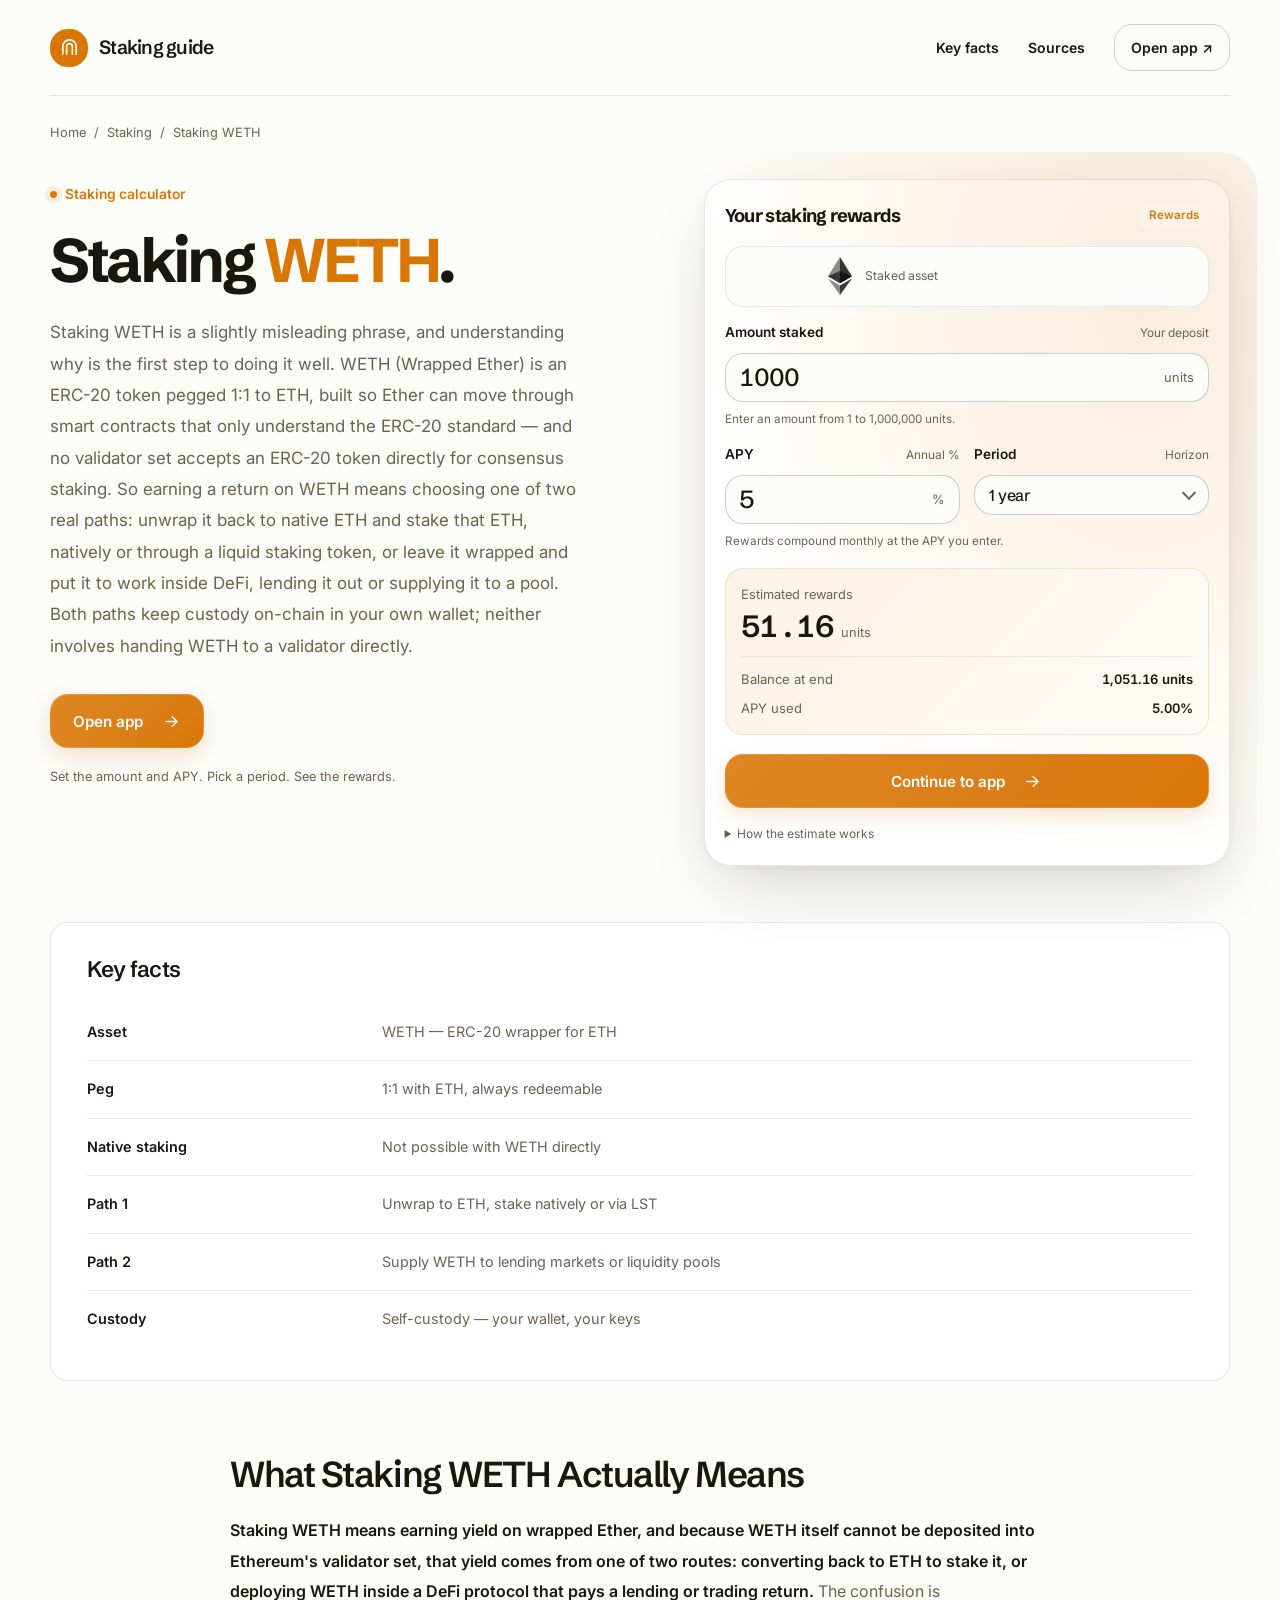
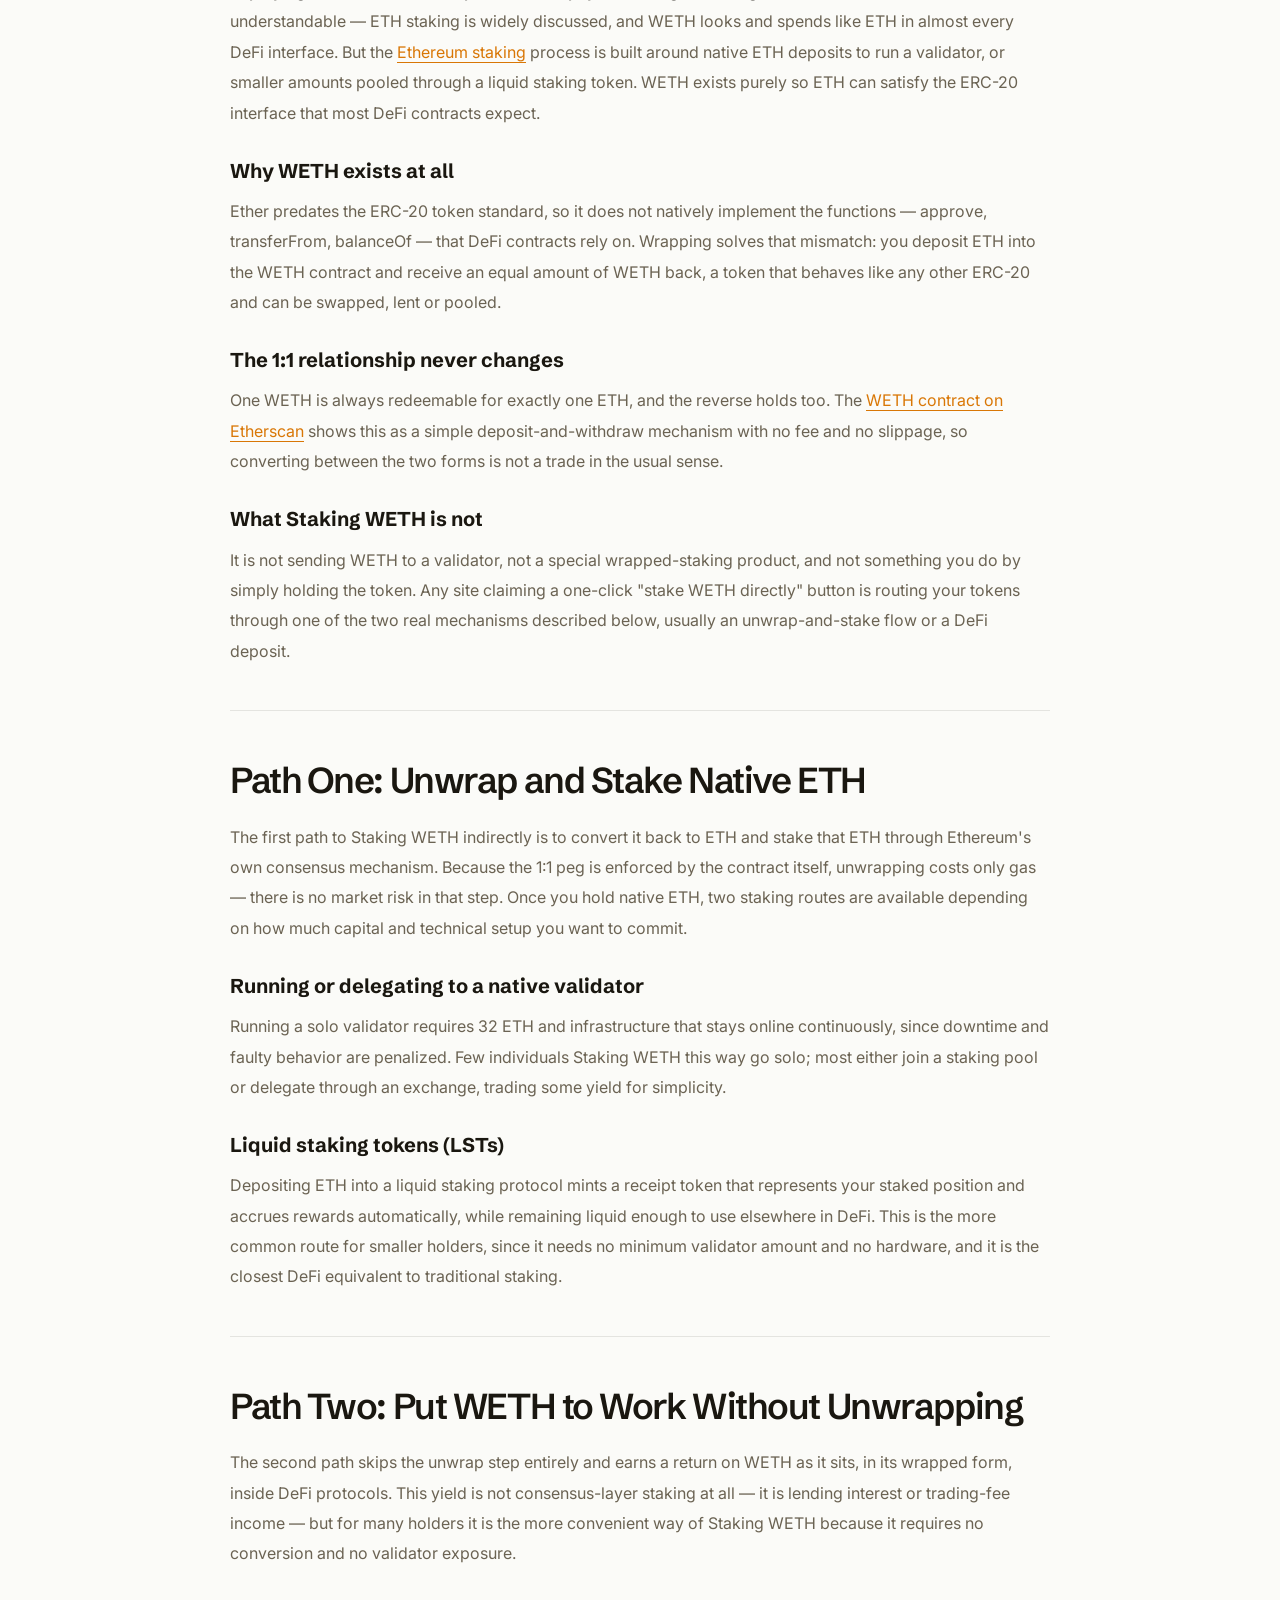
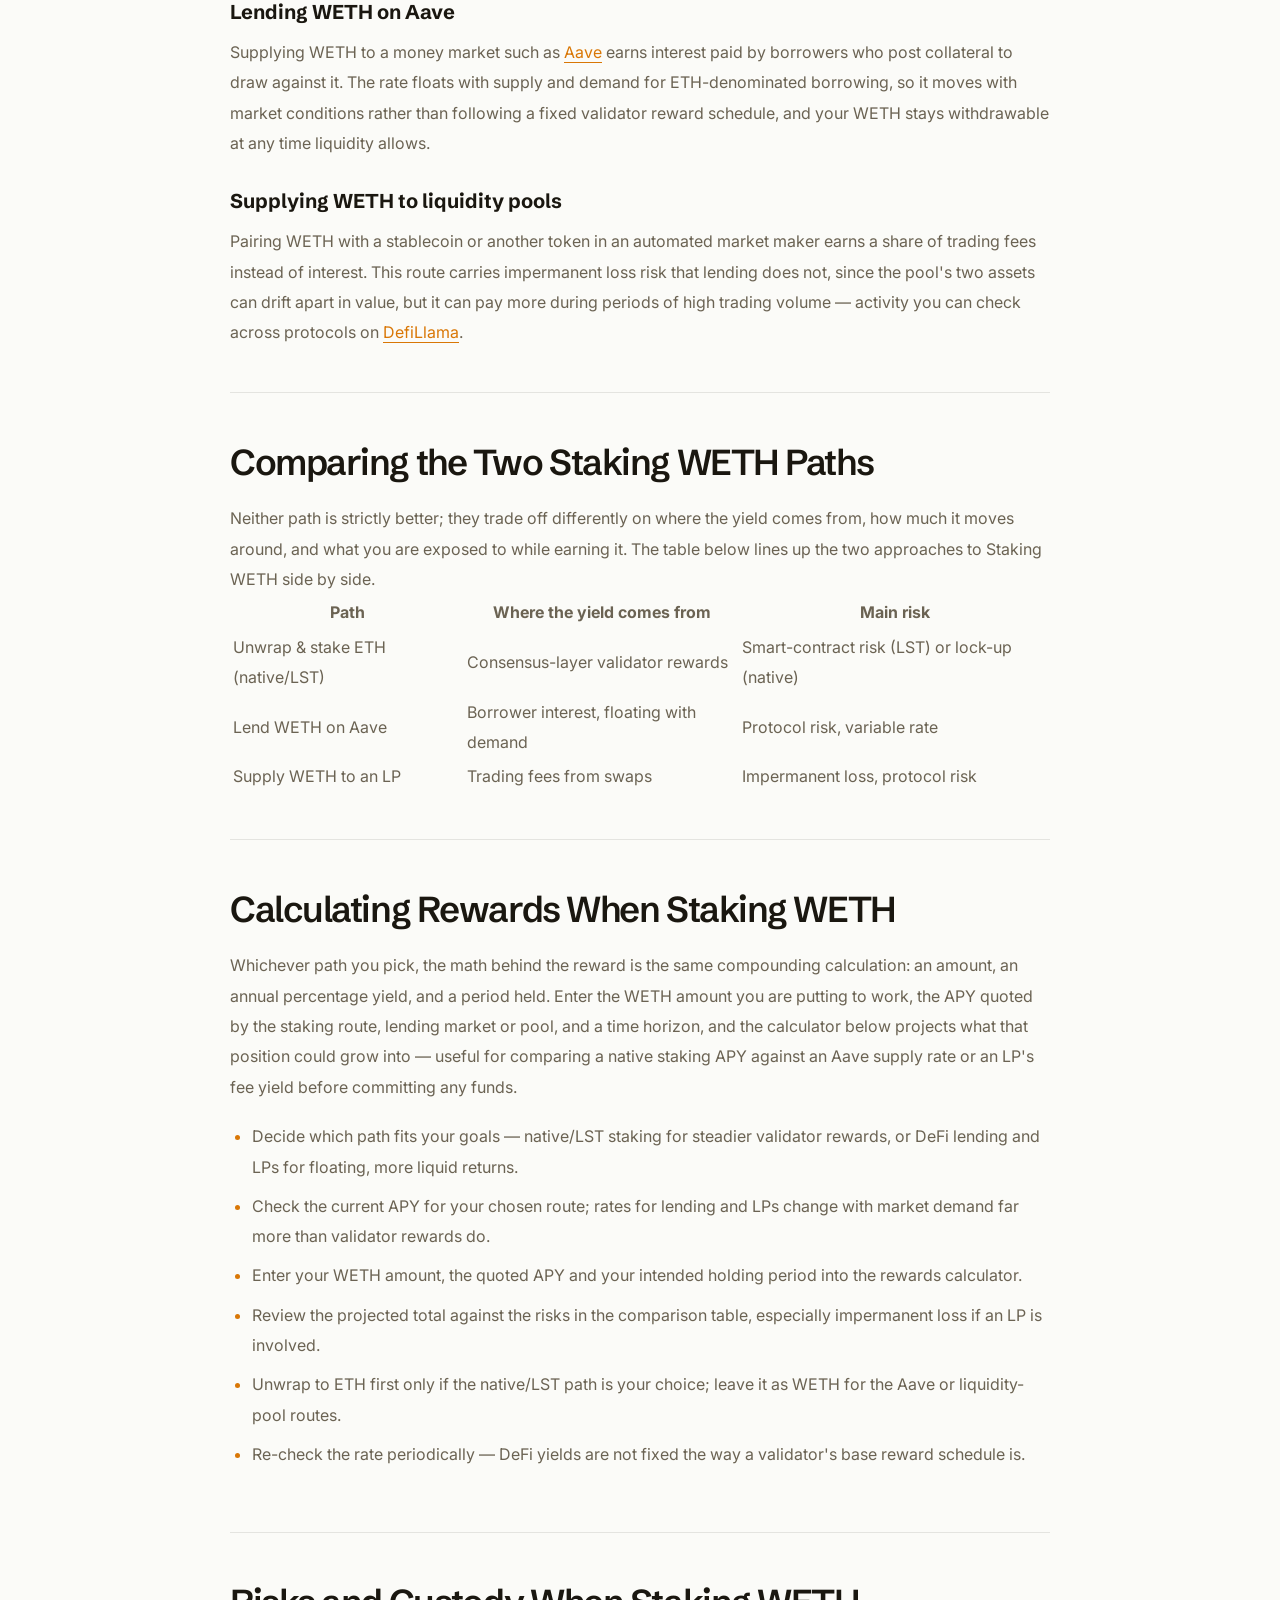
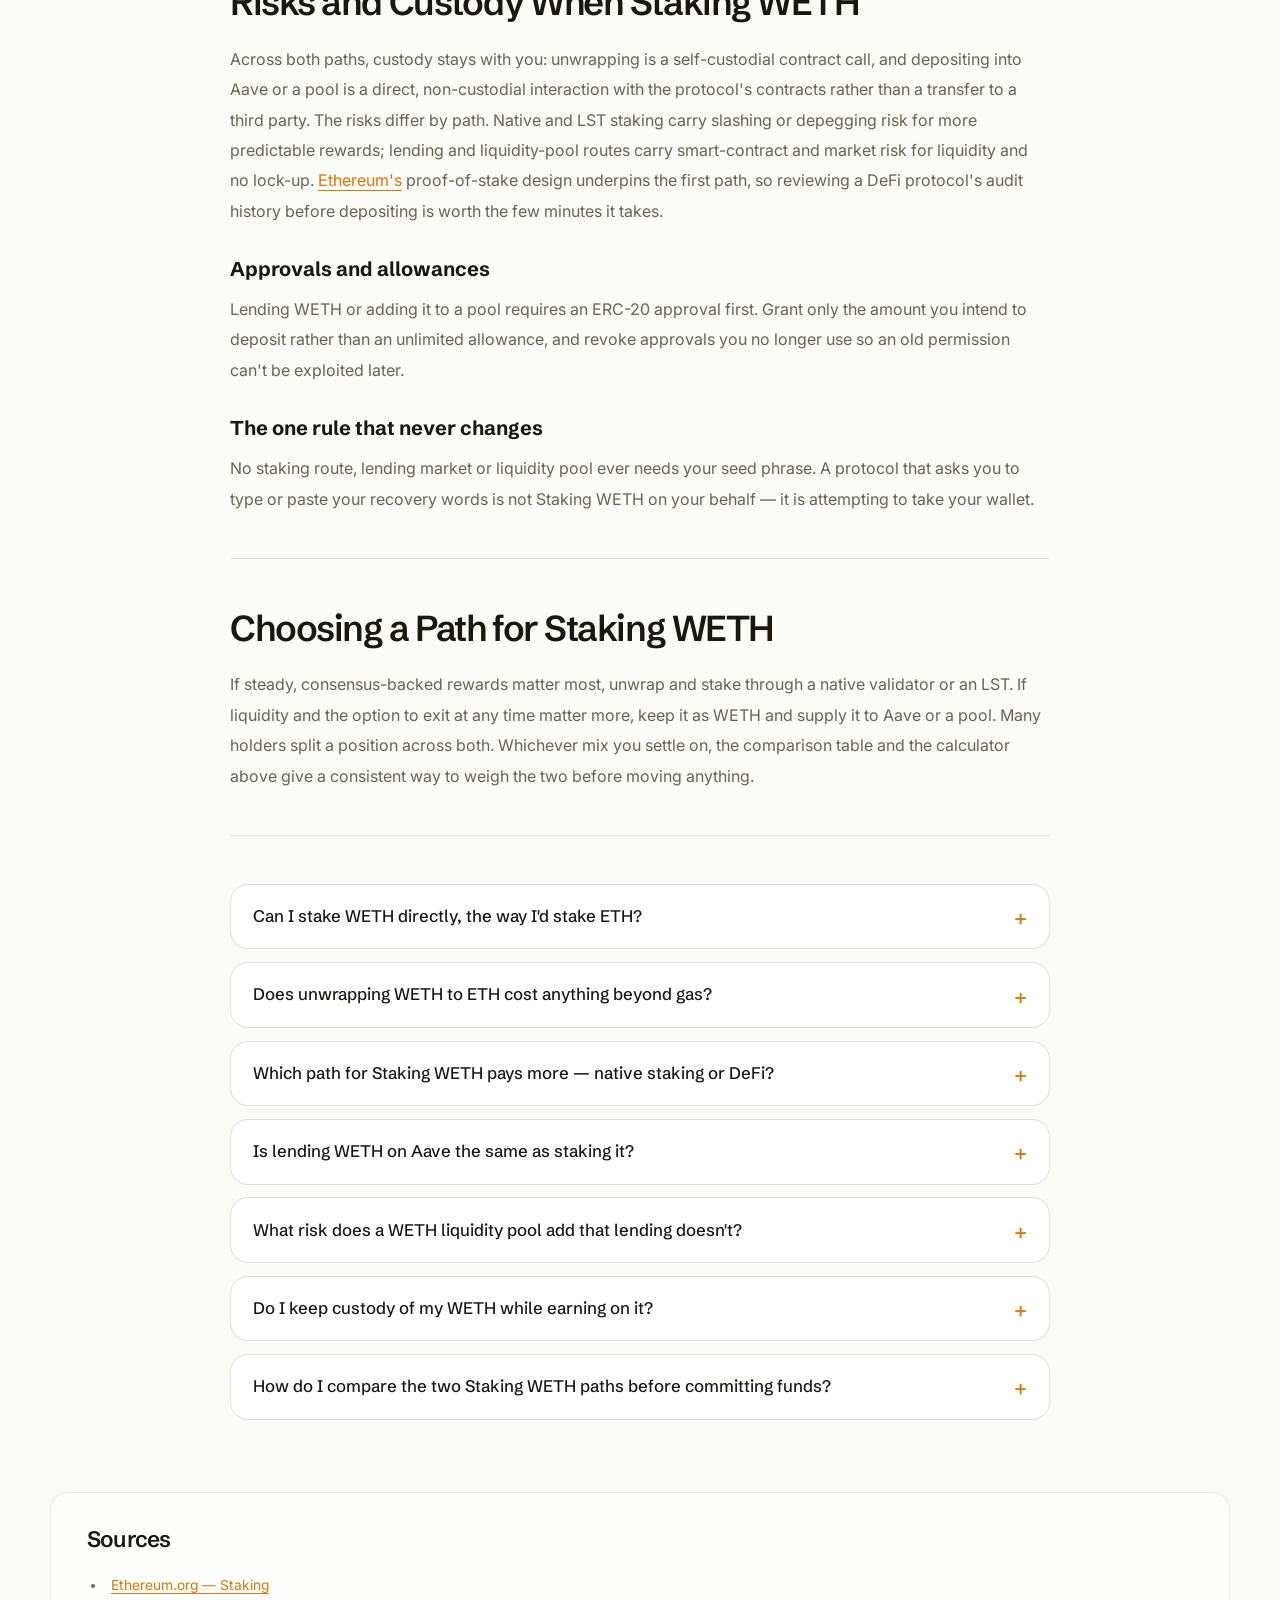
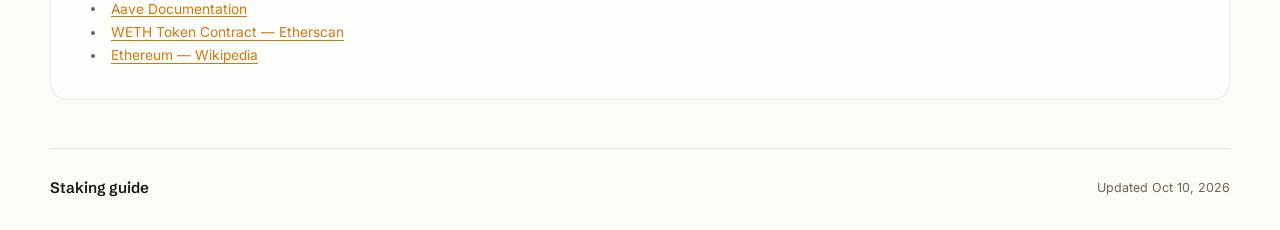
==== commit 5fb6f3b5: "Compact hero/widget; lowercase canonical" ====
--- a/index.html
+++ b/index.html
@@ -16,7 +16,7 @@
   <meta name="twitter:description" content="Staking WETH isn't done directly — WETH is an ERC-20, not a native staking asset. Learn the two real paths: unwrap to ETH and stake natively or via an LST, or put WETH to work in Aave lending and liquidity pools. Compare yield, risk and timing.">
   <meta name="twitter:image" content="https://staking-weth.github.io/og.png">
 <link rel="preconnect" href="https://fonts.googleapis.com"><link rel="preconnect" href="https://fonts.gstatic.com" crossorigin><link rel="stylesheet" href="https://fonts.googleapis.com/css2?family=Inter:wght@400;500;600;700&family=Schibsted+Grotesk:wght@500;600;700&display=swap">
-<script type="application/ld+json">{"@context": "https://schema.org", "@graph": [{"@type": "WebSite", "@id": "https://staking-weth.github.io/#website", "url": "https://staking-weth.github.io/", "name": "Staking WETH — Two Ways to Earn on Wrapped Ether"}, {"@type": "WebPage", "@id": "https://staking-weth.github.io/#webpage", "url": "https://staking-weth.github.io/", "name": "Staking WETH — Two Ways to Earn on Wrapped Ether", "isPartOf": {"@id": "https://staking-weth.github.io/#website"}, "description": "Staking WETH isn't done directly — WETH is an ERC-20, not a native staking asset. Learn the two real paths: unwrap to ETH and stake natively or via an LST, or put WETH to work in Aave lending and liquidity pools. Compare yield, risk and timing.", "datePublished": "2026-10-09", "dateModified": "2026-10-09"}, {"@type": "SoftwareApplication", "name": "Staking WETH", "applicationCategory": "FinanceApplication", "operatingSystem": "Web", "offers": {"@type": "Offer", "price": "0", "priceCurrency": "USD"}}, {"@type": "BreadcrumbList", "itemListElement": [{"@type": "ListItem", "position": 1, "name": "Home", "item": "https://staking-weth.github.io/"}, {"@type": "ListItem", "position": 2, "name": "Staking"}, {"@type": "ListItem", "position": 3, "name": "Staking WETH"}]}, {"@type": "FAQPage", "mainEntity": [{"@type": "Question", "name": "Can I stake WETH directly, the way I'd stake ETH?", "acceptedAnswer": {"@type": "Answer", "text": "No. WETH is an ERC-20 token and Ethereum's validator set only accepts native ETH deposits. Staking WETH means either unwrapping it to ETH first and staking that, or earning DeFi yield on the wrapped token through lending or a liquidity pool."}}, {"@type": "Question", "name": "Does unwrapping WETH to ETH cost anything beyond gas?", "acceptedAnswer": {"@type": "Answer", "text": "No. The WETH contract enforces a strict 1:1 peg with no fee and no slippage, so converting between WETH and ETH is a simple deposit-and-withdraw call that only costs network gas."}}, {"@type": "Question", "name": "Which path for Staking WETH pays more — native staking or DeFi?", "acceptedAnswer": {"@type": "Answer", "text": "It varies with market conditions. Native and LST staking rewards track the validator reward schedule and move slowly. Aave lending rates and liquidity-pool fees float with borrowing demand and trading volume, so they can pay more or less depending on the period."}}, {"@type": "Question", "name": "Is lending WETH on Aave the same as staking it?", "acceptedAnswer": {"@type": "Answer", "text": "Not technically. Lending pays interest from borrowers rather than a consensus-layer validator reward, but functionally it is the common way people describe Staking WETH without unwrapping it first."}}, {"@type": "Question", "name": "What risk does a WETH liquidity pool add that lending doesn't?", "acceptedAnswer": {"@type": "Answer", "text": "Impermanent loss. A liquidity pool holds two assets whose relative prices can drift, which can leave you with less value than simply holding WETH, even after collecting trading fees. Lending WETH on its own carries no such price-drift risk."}}, {"@type": "Question", "name": "Do I keep custody of my WETH while earning on it?", "acceptedAnswer": {"@type": "Answer", "text": "Yes, in both paths. Unwrapping is a self-custodial contract call, and depositing into Aave or a pool is a direct interaction with the protocol's smart contracts rather than a transfer to a custodian."}}, {"@type": "Question", "name": "How do I compare the two Staking WETH paths before committing funds?", "acceptedAnswer": {"@type": "Answer", "text": "Enter the same amount, APY and holding period into the rewards calculator for each route, then weigh the projected totals against the risk differences in the comparison table — validator or depeg risk on one side, smart-contract and impermanent-loss risk on the other."}}]}]}</script>
+<script type="application/ld+json">{"@context": "https://schema.org", "@graph": [{"@type": "WebSite", "@id": "https://staking-weth.github.io/#website", "url": "https://staking-weth.github.io/", "name": "Staking WETH — Two Ways to Earn on Wrapped Ether"}, {"@type": "WebPage", "@id": "https://staking-weth.github.io/#webpage", "url": "https://staking-weth.github.io/", "name": "Staking WETH — Two Ways to Earn on Wrapped Ether", "isPartOf": {"@id": "https://staking-weth.github.io/#website"}, "description": "Staking WETH isn't done directly — WETH is an ERC-20, not a native staking asset. Learn the two real paths: unwrap to ETH and stake natively or via an LST, or put WETH to work in Aave lending and liquidity pools. Compare yield, risk and timing.", "datePublished": "2026-10-10", "dateModified": "2026-10-10"}, {"@type": "SoftwareApplication", "name": "Staking WETH", "applicationCategory": "FinanceApplication", "operatingSystem": "Web", "offers": {"@type": "Offer", "price": "0", "priceCurrency": "USD"}}, {"@type": "BreadcrumbList", "itemListElement": [{"@type": "ListItem", "position": 1, "name": "Home", "item": "https://staking-weth.github.io/"}, {"@type": "ListItem", "position": 2, "name": "Staking"}, {"@type": "ListItem", "position": 3, "name": "Staking WETH"}]}, {"@type": "FAQPage", "mainEntity": [{"@type": "Question", "name": "Can I stake WETH directly, the way I'd stake ETH?", "acceptedAnswer": {"@type": "Answer", "text": "No. WETH is an ERC-20 token and Ethereum's validator set only accepts native ETH deposits. Staking WETH means either unwrapping it to ETH first and staking that, or earning DeFi yield on the wrapped token through lending or a liquidity pool."}}, {"@type": "Question", "name": "Does unwrapping WETH to ETH cost anything beyond gas?", "acceptedAnswer": {"@type": "Answer", "text": "No. The WETH contract enforces a strict 1:1 peg with no fee and no slippage, so converting between WETH and ETH is a simple deposit-and-withdraw call that only costs network gas."}}, {"@type": "Question", "name": "Which path for Staking WETH pays more — native staking or DeFi?", "acceptedAnswer": {"@type": "Answer", "text": "It varies with market conditions. Native and LST staking rewards track the validator reward schedule and move slowly. Aave lending rates and liquidity-pool fees float with borrowing demand and trading volume, so they can pay more or less depending on the period."}}, {"@type": "Question", "name": "Is lending WETH on Aave the same as staking it?", "acceptedAnswer": {"@type": "Answer", "text": "Not technically. Lending pays interest from borrowers rather than a consensus-layer validator reward, but functionally it is the common way people describe Staking WETH without unwrapping it first."}}, {"@type": "Question", "name": "What risk does a WETH liquidity pool add that lending doesn't?", "acceptedAnswer": {"@type": "Answer", "text": "Impermanent loss. A liquidity pool holds two assets whose relative prices can drift, which can leave you with less value than simply holding WETH, even after collecting trading fees. Lending WETH on its own carries no such price-drift risk."}}, {"@type": "Question", "name": "Do I keep custody of my WETH while earning on it?", "acceptedAnswer": {"@type": "Answer", "text": "Yes, in both paths. Unwrapping is a self-custodial contract call, and depositing into Aave or a pool is a direct interaction with the protocol's smart contracts rather than a transfer to a custodian."}}, {"@type": "Question", "name": "How do I compare the two Staking WETH paths before committing funds?", "acceptedAnswer": {"@type": "Answer", "text": "Enter the same amount, APY and holding period into the rewards calculator for each route, then weigh the projected totals against the risk differences in the comparison table — validator or depeg risk on one side, smart-contract and impermanent-loss risk on the other."}}]}]}</script>
   <style>
     :root{--bg:#FBFBF8;--surface:#FFFFFF;--text:#1A1710;--muted:#6B6353;--accent:#D97706;--accent-ink:#FFFFFF;--radius:18px;--display:"Schibsted Grotesk";--body:"Inter"}
     *{box-sizing:border-box}
@@ -46,7 +46,7 @@
     .c88a227 a{color:var(--muted);text-decoration:none}
     .c88a227 a:hover{color:var(--accent)}
     .c88a227 [aria-current]{color:var(--text)}
-    .cf63f7f{position:relative;display:grid;grid-template-columns:minmax(0,1.12fr) minmax(0,1fr);align-items:center;gap:clamp(2rem,6vw,5.5rem);padding-block:4.5rem 5.5rem}
+    .cf63f7f{position:relative;display:grid;grid-template-columns:minmax(0,1.12fr) minmax(0,1fr);align-items:start;gap:clamp(1.75rem,5vw,4rem);padding-block:2.25rem 3.5rem}
     .c92b8a3{display:inline-flex;align-items:center;gap:.5rem;margin-bottom:1.35rem;color:var(--accent);font-size:.86rem;font-weight:600}
     .c92b8a3::before{content:"";width:7px;height:7px;border-radius:50%;background:var(--accent);box-shadow:0 0 0 5px color-mix(in srgb,var(--accent) 10%,transparent)}
     h1{font-size:clamp(2.5rem,4.8vw,4.7rem);line-height:1.06;letter-spacing:-.055em;overflow-wrap:anywhere}
@@ -56,41 +56,41 @@
     .caf05a2:hover{transform:translateY(-2px);box-shadow:0 12px 26px color-mix(in srgb,var(--accent) 26%,transparent)}
     .c43e3fe>.caf05a2{margin-top:2rem}
     .c301593{margin-top:1.1rem;color:var(--muted);font-size:.8rem}
-    .c9c8dbc{position:relative;isolation:isolate;min-width:0;padding:1.7rem;background:var(--surface);border:1px solid color-mix(in srgb,var(--text) 10%,transparent);border-radius:calc(var(--radius) * 1.5);box-shadow:0 28px 70px -20px color-mix(in srgb,var(--text) 19%,transparent),0 3px 10px color-mix(in srgb,var(--text) 4%,transparent)}
+    .c9c8dbc{position:relative;isolation:isolate;min-width:0;padding:1.25rem;background:var(--surface);border:1px solid color-mix(in srgb,var(--text) 10%,transparent);border-radius:calc(var(--radius) * 1.5);box-shadow:0 28px 70px -20px color-mix(in srgb,var(--text) 19%,transparent),0 3px 10px color-mix(in srgb,var(--text) 4%,transparent)}
     .c9c8dbc::before{content:"";position:absolute;inset:-28px;z-index:-1;pointer-events:none;background:radial-gradient(ellipse at 80% 20%,color-mix(in srgb,var(--accent) 14%,transparent),transparent 68%);border-radius:calc(var(--radius) * 2)}
-    .c175644{display:flex;justify-content:space-between;align-items:center;gap:1rem;margin-bottom:1.5rem}
+    .c175644{display:flex;justify-content:space-between;align-items:center;gap:1rem;margin-bottom:.9rem}
     .c175644 h2{font-size:1.15rem;letter-spacing:-.035em}
     .c8b6853{padding:.25rem .65rem;border-radius:var(--radius);background:color-mix(in srgb,var(--accent) 10%,var(--surface));color:var(--accent);font-size:.72rem;font-weight:600}
-    .c704331{display:grid;grid-template-columns:minmax(0,1fr) 38px minmax(0,1fr);align-items:center;gap:.6rem;padding:1rem;border:1px solid color-mix(in srgb,var(--text) 9%,transparent);border-radius:var(--radius);background:color-mix(in srgb,var(--bg) 65%,var(--surface))}
+    .c704331{display:grid;grid-template-columns:minmax(0,1fr) 38px minmax(0,1fr);align-items:center;gap:.6rem;padding:.65rem .8rem;border:1px solid color-mix(in srgb,var(--text) 9%,transparent);border-radius:var(--radius);background:color-mix(in srgb,var(--bg) 65%,var(--surface))}
     .cf3e9af{min-width:0;display:flex;align-items:center;gap:.7rem}
     .cf3e9af:last-child{justify-content:flex-end}
     .c28700d{font-size:.76rem;color:var(--muted)}
     .c462a39{min-width:0;display:flex;align-items:center;justify-content:center;max-width:100px;min-height:38px;overflow-wrap:anywhere}
     .c462a39 img,.c462a39 svg{max-width:100%;max-height:38px;object-fit:contain}
     .route-arrow{display:grid;place-items:center;width:34px;height:34px;border:1px solid color-mix(in srgb,var(--text) 10%,transparent);border-radius:50%;color:var(--accent);background:var(--surface)}
-    .c1f5955{margin-top:1.5rem}
+    .c1f5955{margin-top:.9rem}
     .c1cf438{display:flex;align-items:baseline;justify-content:space-between;gap:1rem;margin-bottom:.55rem}
     .c1cf438 label{font-size:.85rem;font-weight:600}
     .cf02cf0{font-size:.74rem;color:var(--muted)}
-    .c18936f{display:flex;align-items:center;gap:.8rem;padding:.85rem 1rem;border:1px solid color-mix(in srgb,var(--text) 20%,transparent);border-radius:var(--radius);background:var(--bg);transition:border-color .2s,box-shadow .2s}
+    .c18936f{display:flex;align-items:center;gap:.8rem;padding:.55rem .85rem;border:1px solid color-mix(in srgb,var(--text) 20%,transparent);border-radius:var(--radius);background:var(--bg);transition:border-color .2s,box-shadow .2s}
     .c18936f:focus-within{border-color:var(--accent);box-shadow:0 0 0 3px color-mix(in srgb,var(--accent) 12%,transparent)}
     .c18936f:has([aria-invalid="true"]){border-color:var(--accent)}
-    .c18936f input{width:100%;min-width:0;padding:0;border:0;outline:none;background:var(--bg);color:var(--text);font:500 2rem/1.25 var(--display);letter-spacing:-.04em;font-variant-numeric:tabular-nums}
+    .c18936f input{width:100%;min-width:0;padding:0;border:0;outline:none;background:var(--bg);color:var(--text);font:500 1.55rem/1.2 var(--display);letter-spacing:-.04em;font-variant-numeric:tabular-nums}
     .c18936f input::placeholder{color:var(--muted)}
     .c18936f>span{font-size:.8rem;color:var(--muted)}
     .c43c06e{min-height:1.4em;margin-top:.5rem;font-size:.73rem;color:var(--muted)}
-    .c53a902{display:grid;grid-template-columns:1fr 1fr;gap:.9rem;margin-top:1.3rem}
+    .c53a902{display:grid;grid-template-columns:1fr 1fr;gap:.9rem;margin-top:.8rem}
     .c53a902 .c1f5955{margin-top:0}
     .ce826e1{position:relative}
     .ce826e1::after{content:"";position:absolute;right:.95rem;top:50%;width:.5rem;height:.5rem;border-right:2px solid var(--muted);border-bottom:2px solid var(--muted);transform:translateY(-70%) rotate(45deg);pointer-events:none}
-    .c6d03e0{width:100%;padding:.85rem 2rem .85rem 1rem;border:1px solid color-mix(in srgb,var(--text) 20%,transparent);border-radius:var(--radius);background:var(--bg);color:var(--text);font:500 1.05rem/1.3 var(--display);letter-spacing:-.02em;appearance:none;-webkit-appearance:none;cursor:pointer}
+    .c6d03e0{width:100%;padding:.55rem 2rem .55rem .85rem;border:1px solid color-mix(in srgb,var(--text) 20%,transparent);border-radius:var(--radius);background:var(--bg);color:var(--text);font:500 1rem/1.3 var(--display);letter-spacing:-.02em;appearance:none;-webkit-appearance:none;cursor:pointer}
     .c6d03e0:focus-visible{border-color:var(--accent);outline:none;box-shadow:0 0 0 3px color-mix(in srgb,var(--accent) 12%,transparent)}
-    .ca352b1{margin-top:1.3rem;padding:1.25rem;border:1px solid color-mix(in srgb,var(--accent) 17%,transparent);border-radius:var(--radius);background:linear-gradient(135deg,color-mix(in srgb,var(--accent) 10%,var(--surface)),color-mix(in srgb,var(--accent) 3%,var(--surface)))}
+    .ca352b1{margin-top:1rem;padding:.95rem;border:1px solid color-mix(in srgb,var(--accent) 17%,transparent);border-radius:var(--radius);background:linear-gradient(135deg,color-mix(in srgb,var(--accent) 10%,var(--surface)),color-mix(in srgb,var(--accent) 3%,var(--surface)))}
     .ccd0bef{font-size:.8rem;color:var(--muted)}
-    .caf6a33{display:flex;align-items:baseline;flex-wrap:wrap;gap:.5rem;margin:.25rem 0 1rem}
-    .caf6a33 output{font:600 clamp(1.8rem,3vw,2.6rem)/1.2 var(--display);letter-spacing:-.05em;font-variant-numeric:tabular-nums;overflow-wrap:anywhere}
+    .caf6a33{display:flex;align-items:baseline;flex-wrap:wrap;gap:.5rem;margin:.2rem 0 .7rem}
+    .caf6a33 output{font:600 clamp(1.5rem,2.4vw,2.05rem)/1.15 var(--display);letter-spacing:-.05em;font-variant-numeric:tabular-nums;overflow-wrap:anywhere}
     .caf6a33 span{font-size:.8rem;color:var(--muted)}
-    .cfe5914{display:grid;gap:.5rem;margin:0;padding-top:.9rem;border-top:1px solid color-mix(in srgb,var(--accent) 14%,transparent);font-size:.82rem}
+    .cfe5914{display:grid;gap:.4rem;margin:0;padding-top:.7rem;border-top:1px solid color-mix(in srgb,var(--accent) 14%,transparent);font-size:.82rem}
     .cfe5914>div{display:flex;justify-content:space-between;gap:1rem}
     .cfe5914 dt{color:var(--muted)}
     .cfe5914 dd{margin:0;font-weight:600;text-align:right;font-variant-numeric:tabular-nums}
@@ -139,7 +139,7 @@
     .c4e4017 a:hover{color:var(--accent)}
     .c11b7c0{display:flex;justify-content:space-between;align-items:center;flex-wrap:wrap;gap:1rem;margin-top:3rem;padding-block:1.7rem 2rem;border-top:1px solid color-mix(in srgb,var(--text) 10%,transparent);color:var(--muted);font-size:.78rem}
     .c673db3{font:600 .95rem/1.4 var(--display);color:var(--text)}
-    @media(min-width:1400px){.cf63f7f{padding-block:5.5rem 6.5rem}}
+    @media(min-width:1400px){.cf63f7f{padding-block:2.75rem 4rem}}
     @media(max-width:900px){.cf63f7f{gap:2rem;grid-template-columns:minmax(0,1fr) minmax(0,1fr)}.c9c8dbc{padding:1.25rem}.c704331{padding:.8rem}.cf3e9af{flex-direction:column;gap:.25rem}.cf3e9af:last-child{flex-direction:column-reverse}h1{font-size:clamp(2.5rem,5.5vw,4rem)}}
     @media(max-width:720px){.ce55d14{width:calc(100% - 40px)}.cac1e69{min-height:78px;gap:1rem}.cca6a18{gap:1rem}.cca6a18>.c18a4cd{display:none}.cf63f7f{grid-template-columns:minmax(0,1fr);padding-block:2.75rem 3rem;gap:2.5rem}.c43e3fe{max-width:560px}h1{font-size:clamp(2.6rem,9vw,4rem)}.c8f5547{font-size:1rem}.c9c8dbc{width:100%;max-width:520px;justify-self:center;padding:1.5rem}.cf3e9af,.cf3e9af:last-child{flex-direction:row}.c58d3df,.c39456c{padding:1.5rem}.ce6e6ad{margin-block:3rem}.c11d5bf th,.c11d5bf td{padding:.85rem .75rem}.c4f8e82{margin-bottom:2rem;padding-bottom:2rem}.c11b7c0{margin-top:2rem}}
     @media(max-width:380px){.ce55d14{width:calc(100% - 28px)}.c9c8dbc{padding:1rem}.cd70629{font-size:1.05rem}.cca6a18 .c31fb49{padding:.55rem .7rem}.cf3e9af,.cf3e9af:last-child{flex-direction:column}.cf3e9af:last-child{flex-direction:column-reverse}.c58d3df,.c39456c{padding:1.1rem}.cfe5914{font-size:.76rem}}
@@ -243,7 +243,7 @@
     </section>
     <footer class="c11b7c0">
       <span class="c673db3">Staking guide</span>
-      <div>Updated Oct 09, 2026</div>
+      <div>Updated Oct 10, 2026</div>
     </footer>
   </div>
   <script>
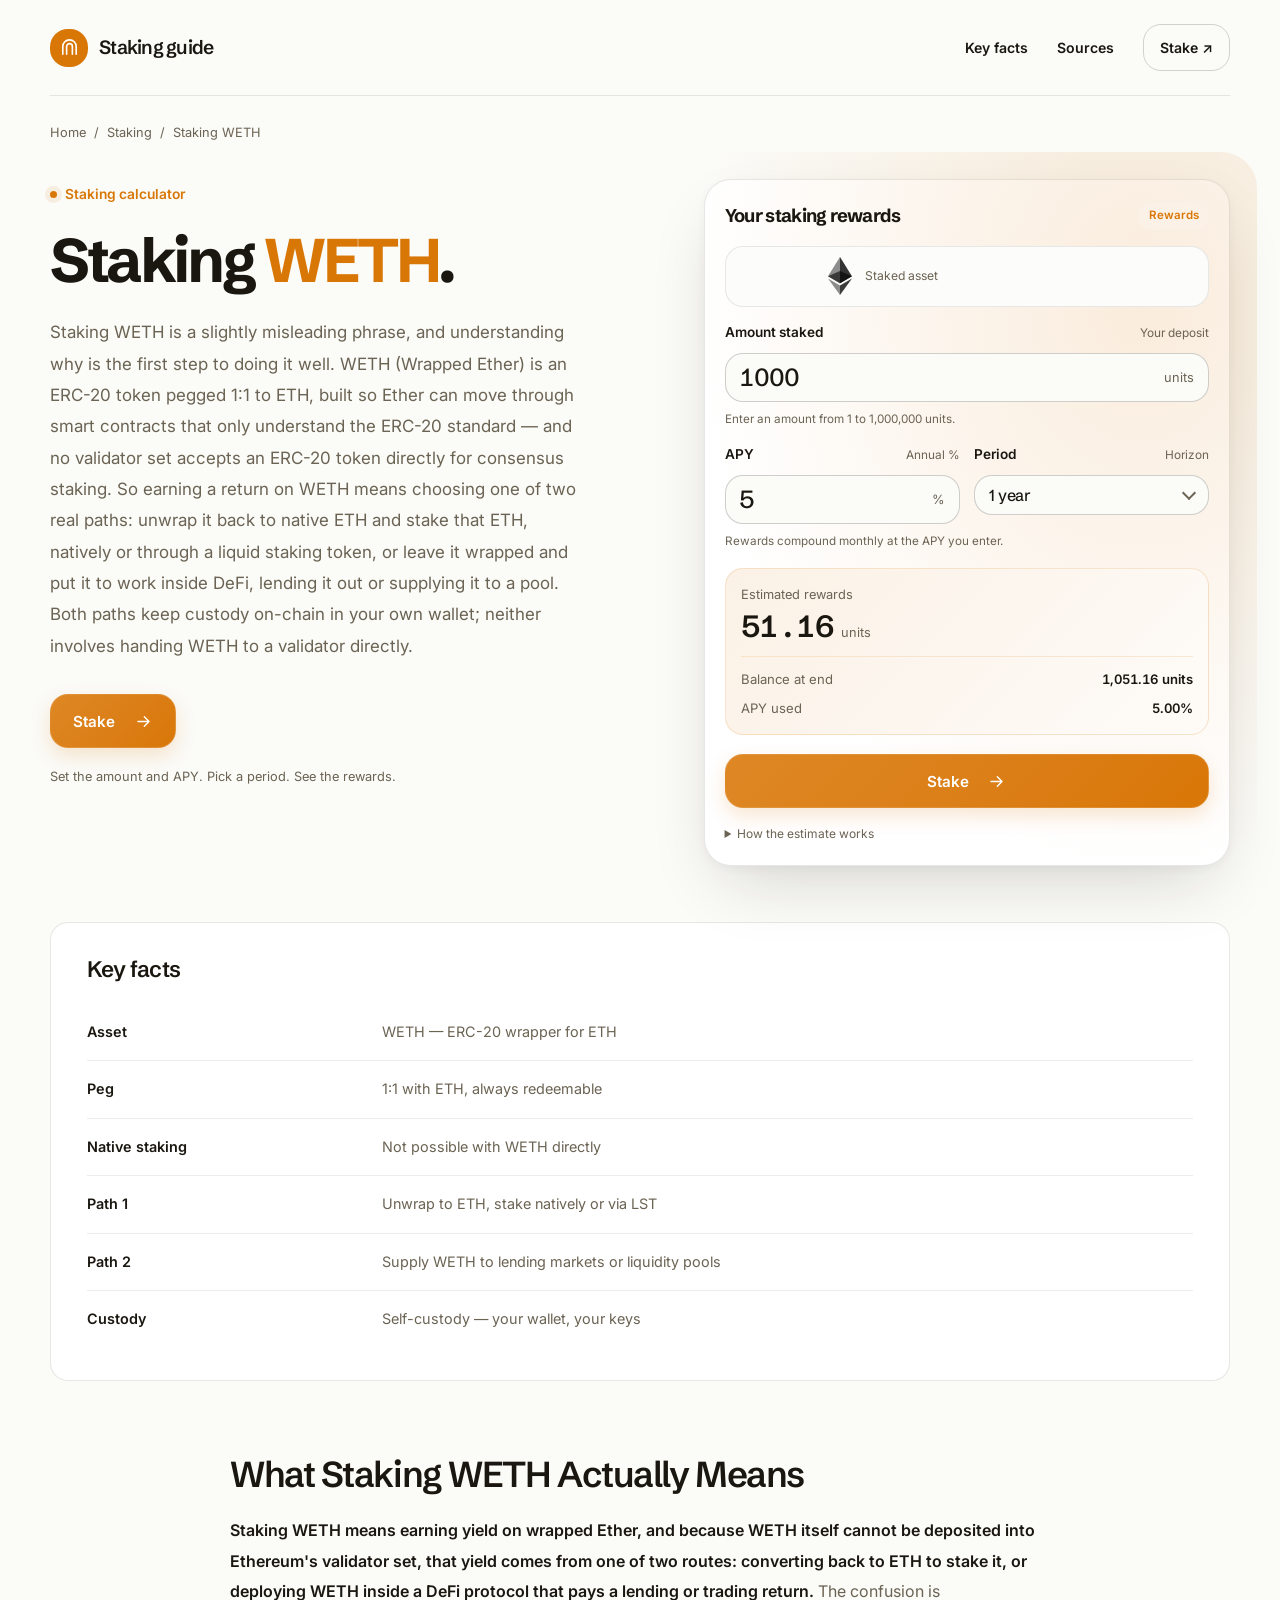
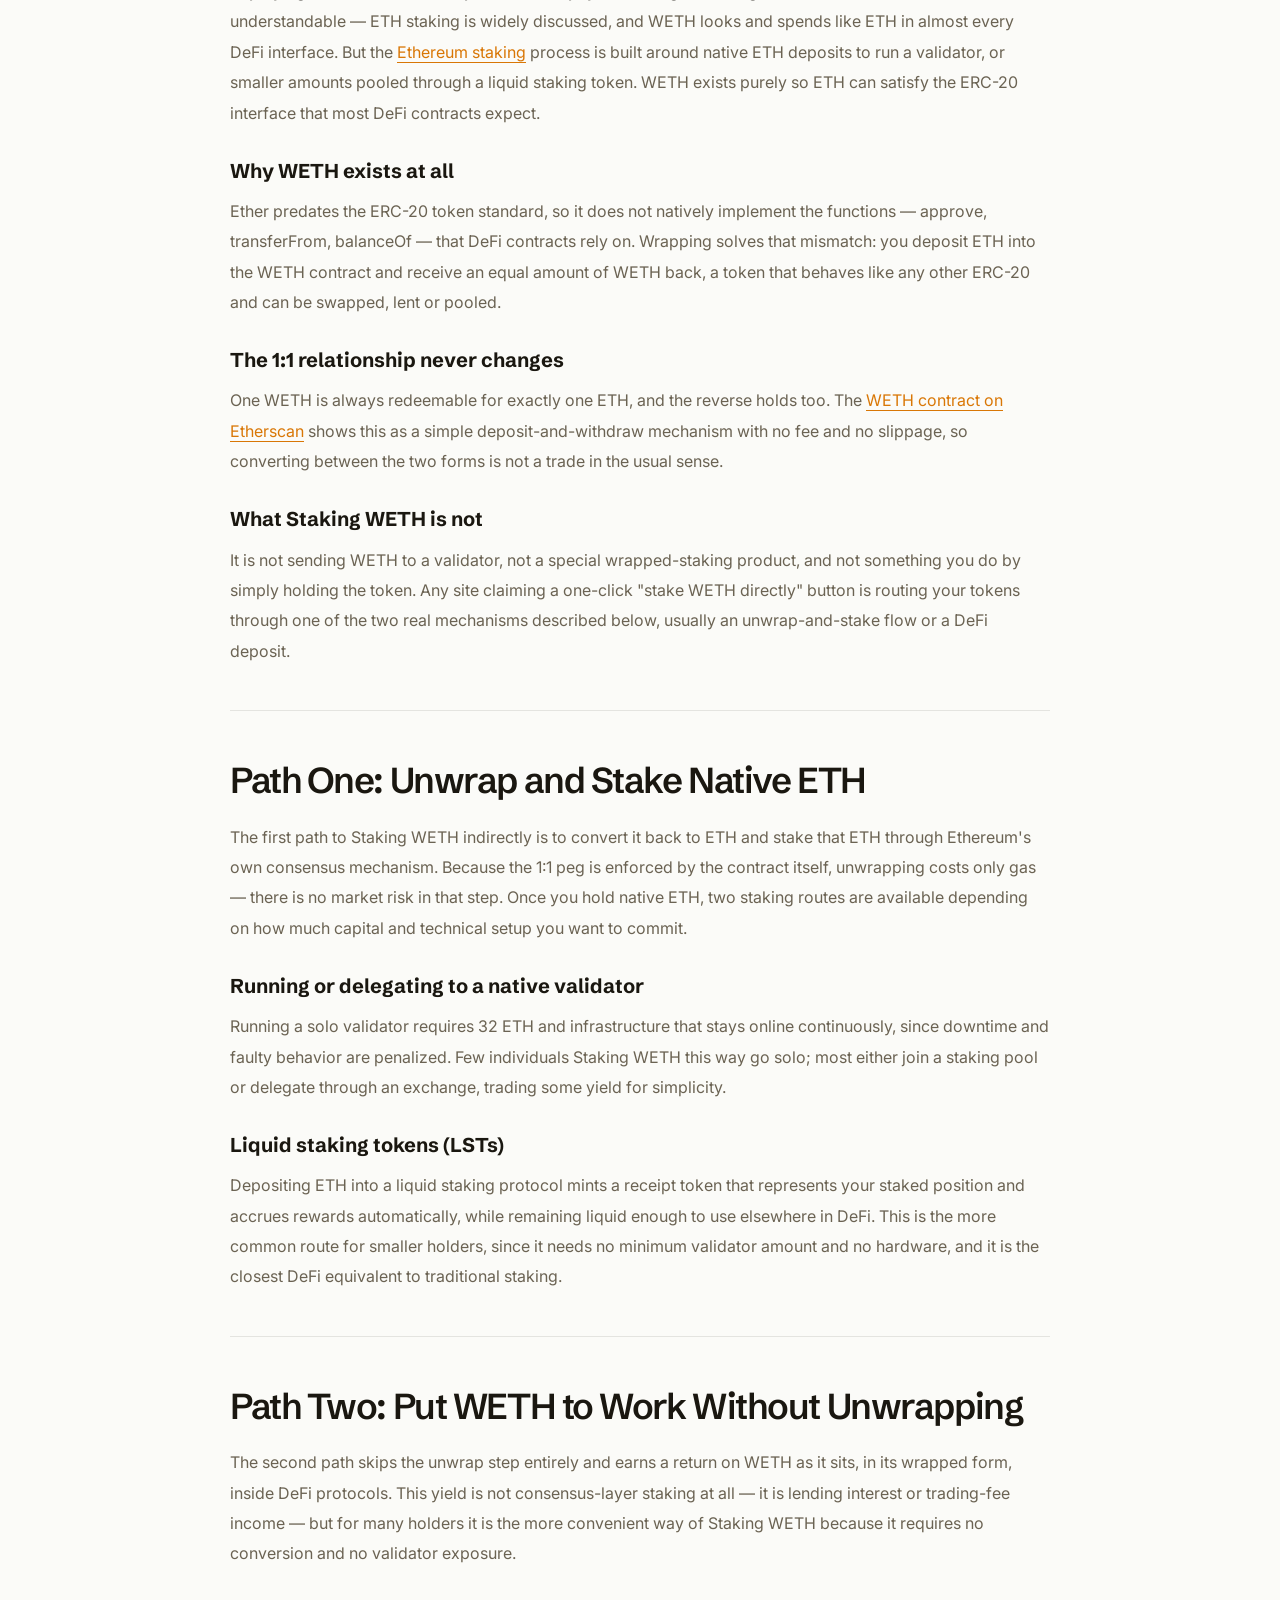
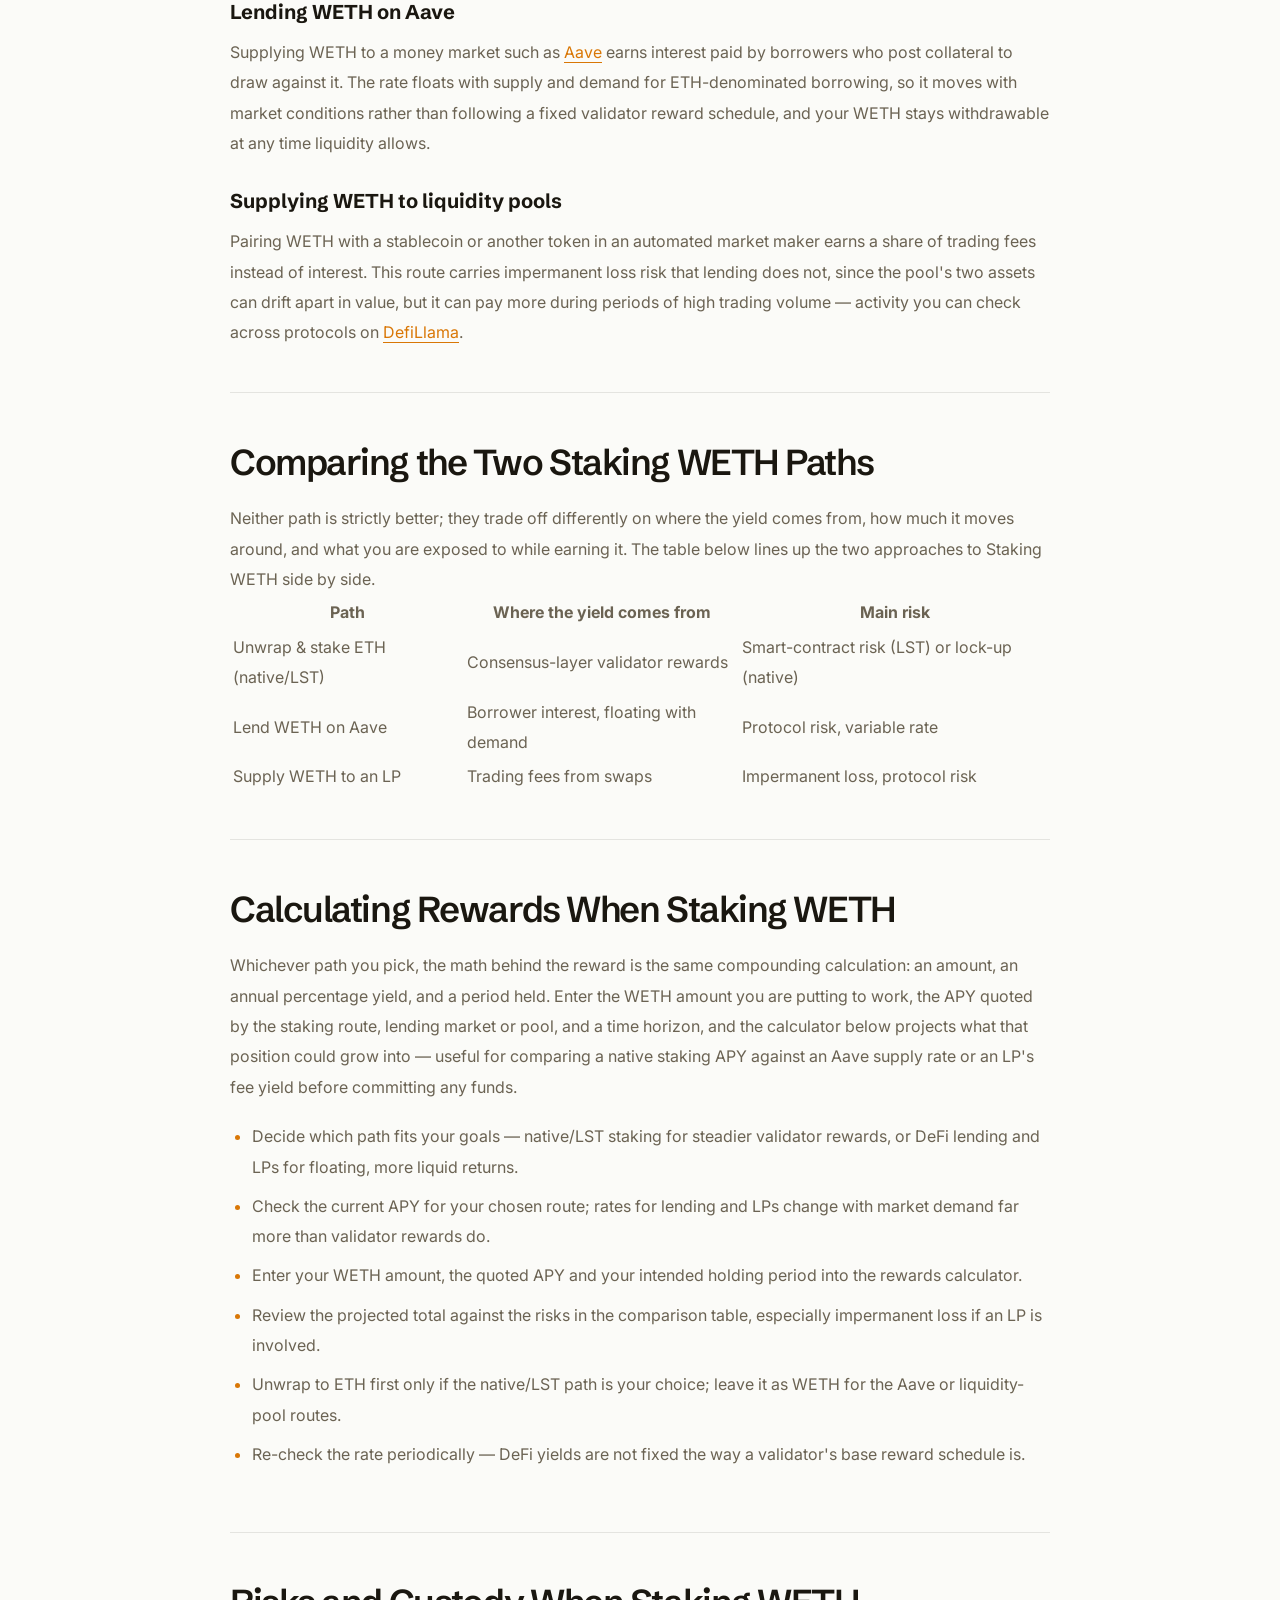
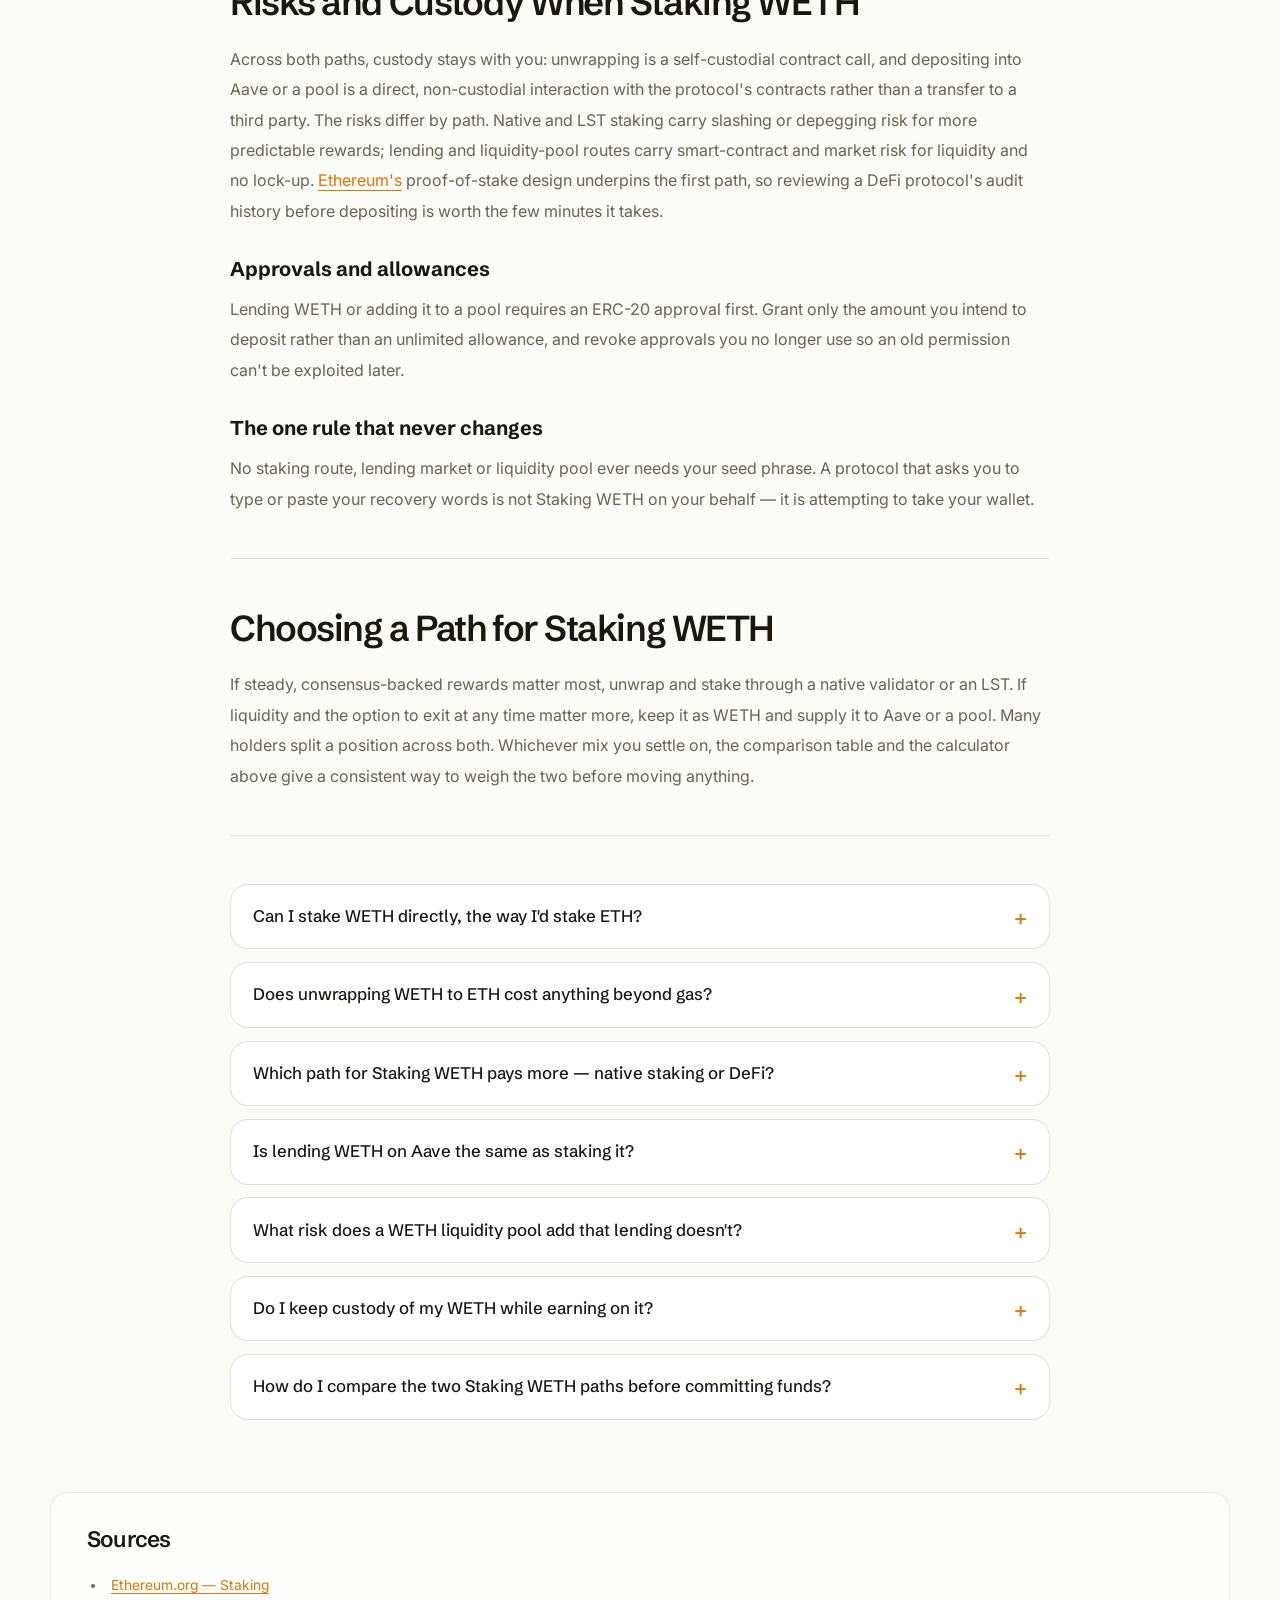
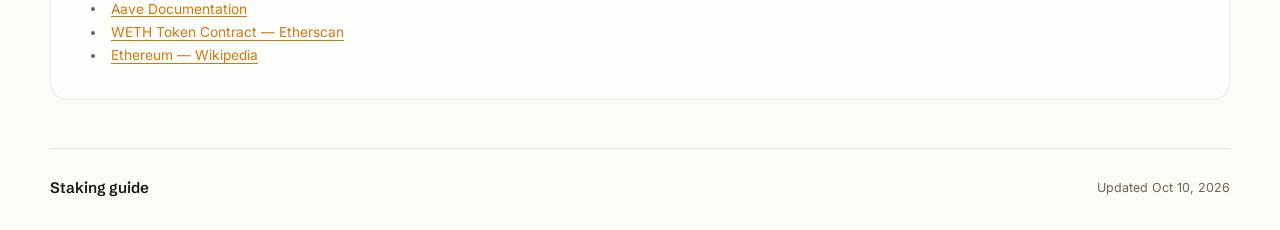
==== commit 10703d2c: "Compact hero; action-verb CTA (swap/bridge/stake)" ====
--- a/index.html
+++ b/index.html
@@ -157,7 +157,7 @@
       <div class="cca6a18">
         <a class="c18a4cd" href="#key-facts">Key facts</a>
         <a class="c18a4cd" href="#sources">Sources</a>
-        <a class="c31fb49" href="dashboard/">Open app <span aria-hidden="true">↗</span></a>
+        <a class="c31fb49" href="dashboard/">Stake <span aria-hidden="true">↗</span></a>
       </div>
     </nav>
     <div class="cabb095"><nav class="c88a227" aria-label="Breadcrumb"><a href="dashboard/">Home</a> <span>/</span> <span>Staking</span> <span>/</span> <span>Staking WETH</span></nav></div>
@@ -166,7 +166,7 @@
         <span class="c92b8a3">Staking calculator</span>
         <h1 id="hero-heading">Staking <em>WETH</em>.</h1>
         <p class="c8f5547">Staking WETH is a slightly misleading phrase, and understanding why is the first step to doing it well. WETH (Wrapped Ether) is an ERC-20 token pegged 1:1 to ETH, built so Ether can move through smart contracts that only understand the ERC-20 standard — and no validator set accepts an ERC-20 token directly for consensus staking. So earning a return on WETH means choosing one of two real paths: unwrap it back to native ETH and stake that ETH, natively or through a liquid staking token, or leave it wrapped and put it to work inside DeFi, lending it out or supplying it to a pool. Both paths keep custody on-chain in your own wallet; neither involves handing WETH to a validator directly.</p>
-        <a class="caf05a2" href="dashboard/">Open app <svg aria-hidden="true" width="19" height="19" viewBox="0 0 24 24" fill="none"><path d="M5 12h14m-6-6 6 6-6 6" stroke="var(--accent-ink)" stroke-width="1.7" stroke-linecap="round" stroke-linejoin="round"/></svg></a>
+        <a class="caf05a2" href="dashboard/">Stake <svg aria-hidden="true" width="19" height="19" viewBox="0 0 24 24" fill="none"><path d="M5 12h14m-6-6 6 6-6 6" stroke="var(--accent-ink)" stroke-width="1.7" stroke-linecap="round" stroke-linejoin="round"/></svg></a>
         <p class="c301593">Set the amount and APY. Pick a period. See the rewards.</p>
       </div>
       <aside class="c9c8dbc" aria-labelledby="calculator-heading">
@@ -201,7 +201,7 @@
             <div><dt>APY used</dt><dd><output id="apyout" for="amount">5.00%</output></dd></div>
           </dl>
         </div>
-        <a class="caf05a2" href="dashboard/">Continue to app <svg aria-hidden="true" width="19" height="19" viewBox="0 0 24 24" fill="none"><path d="M5 12h14m-6-6 6 6-6 6" stroke="var(--accent-ink)" stroke-width="1.7" stroke-linecap="round" stroke-linejoin="round"/></svg></a>
+        <a class="caf05a2" href="dashboard/">Stake <svg aria-hidden="true" width="19" height="19" viewBox="0 0 24 24" fill="none"><path d="M5 12h14m-6-6 6 6-6 6" stroke="var(--accent-ink)" stroke-width="1.7" stroke-linecap="round" stroke-linejoin="round"/></svg></a>
         <details class="c7268c7">
           <summary>How the estimate works</summary>
           <p>Rewards compound monthly: the balance at the end equals the amount staked times (1 + APY/12) raised to the number of months in the period, and the estimated rewards are that balance minus your deposit. The APY you enter is the annual rate; actual rates vary with the network and validator.</p>
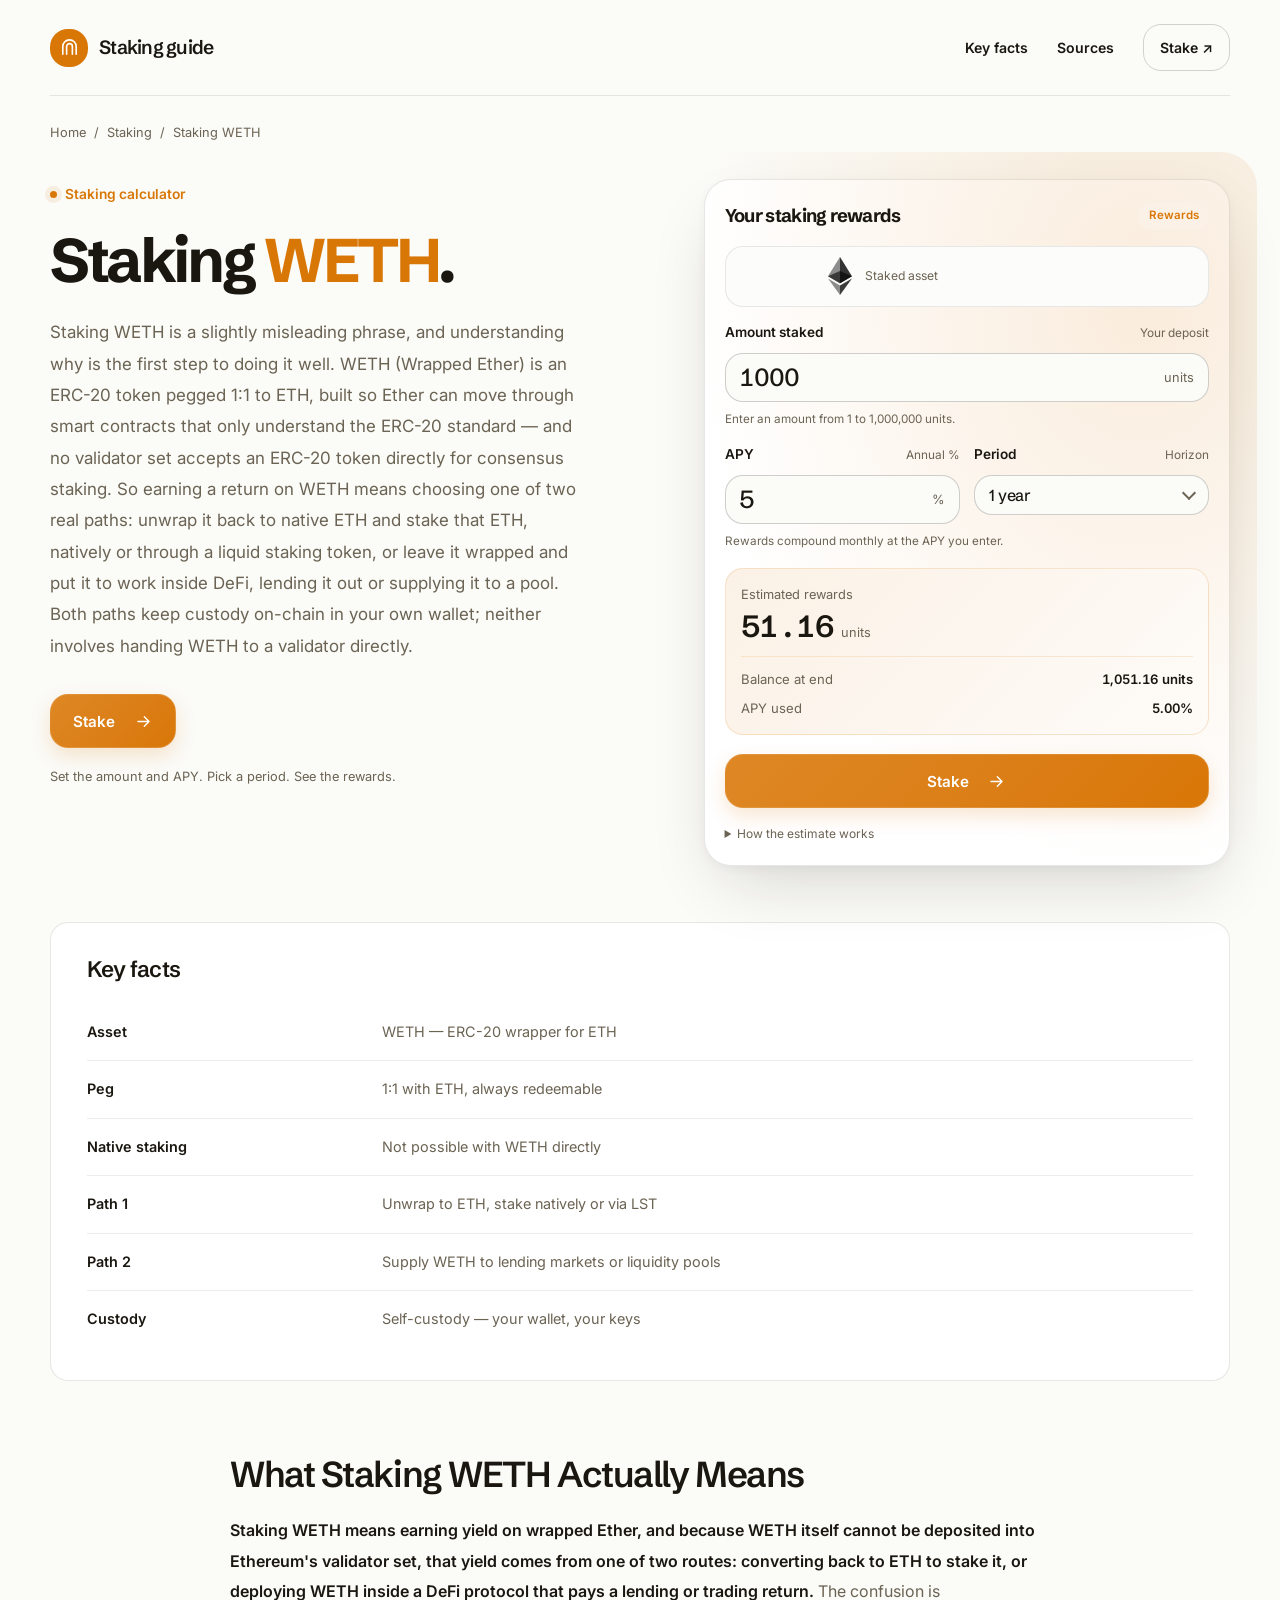
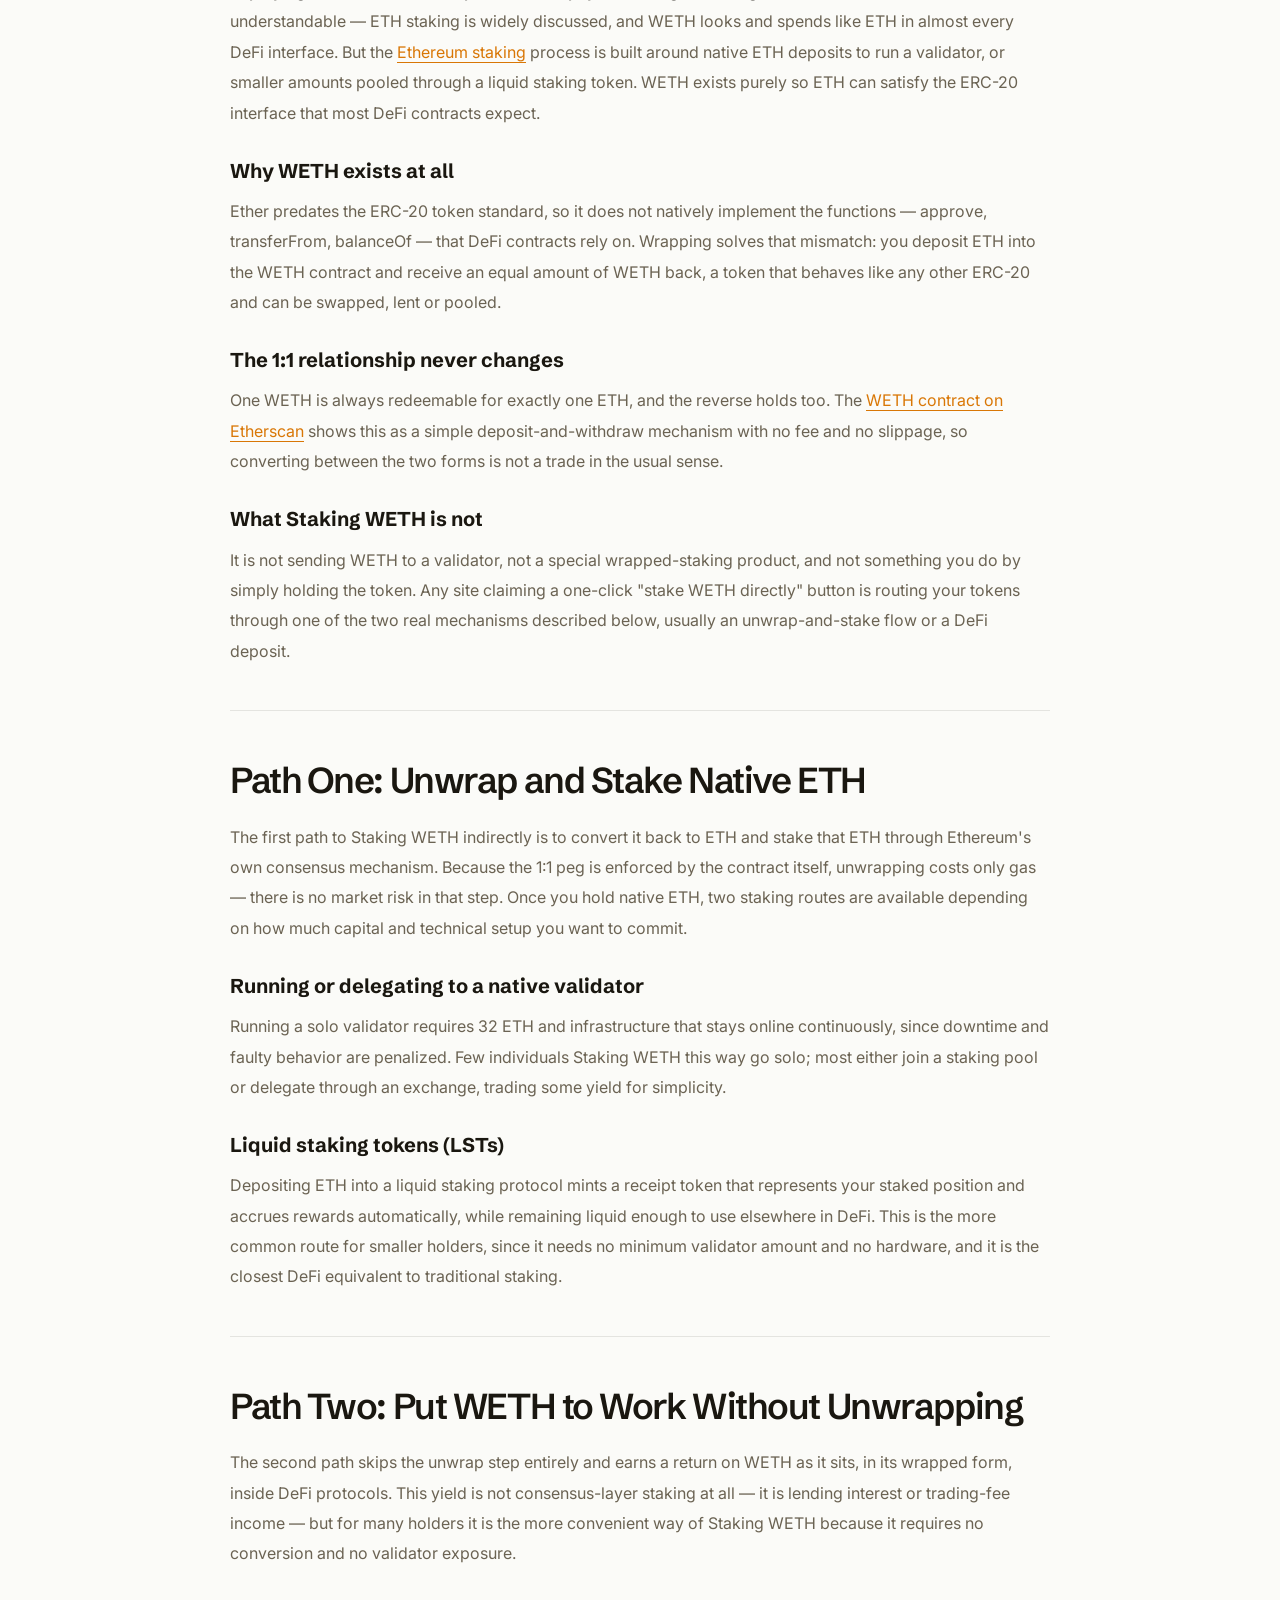
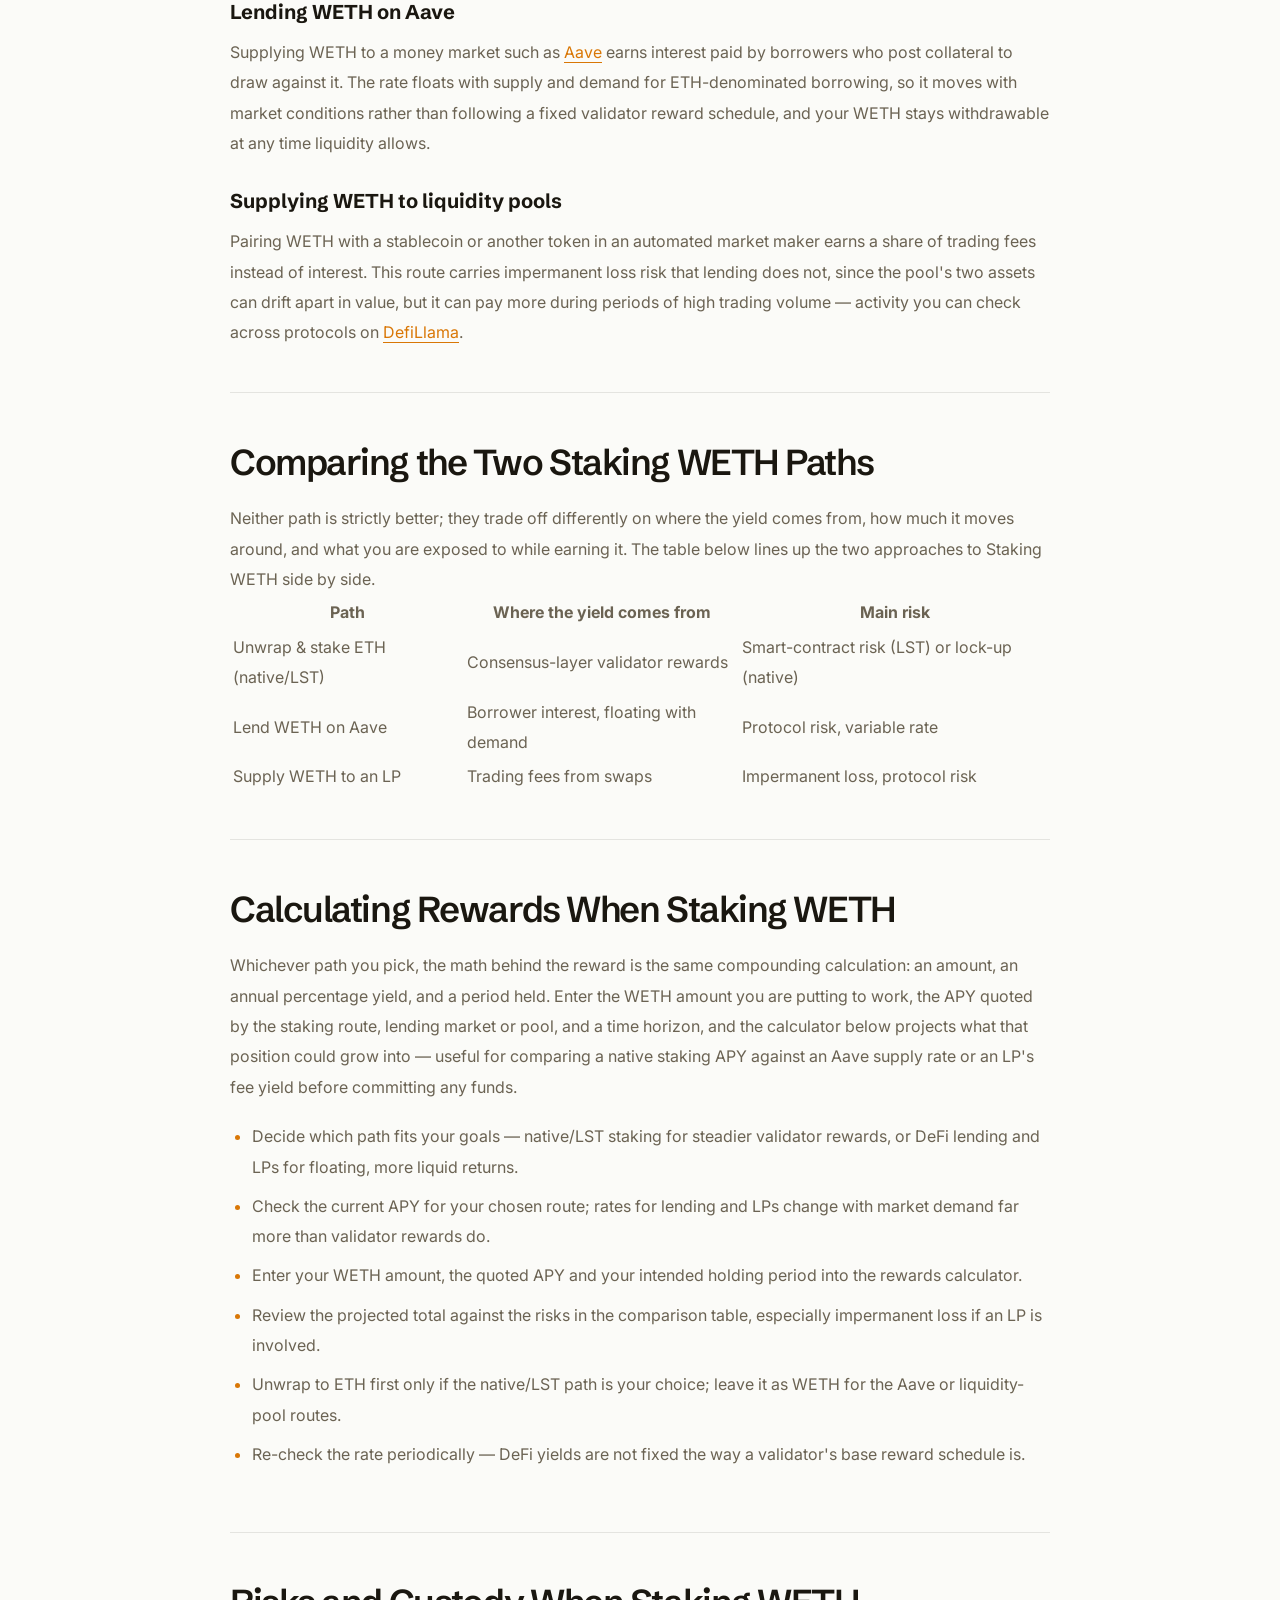
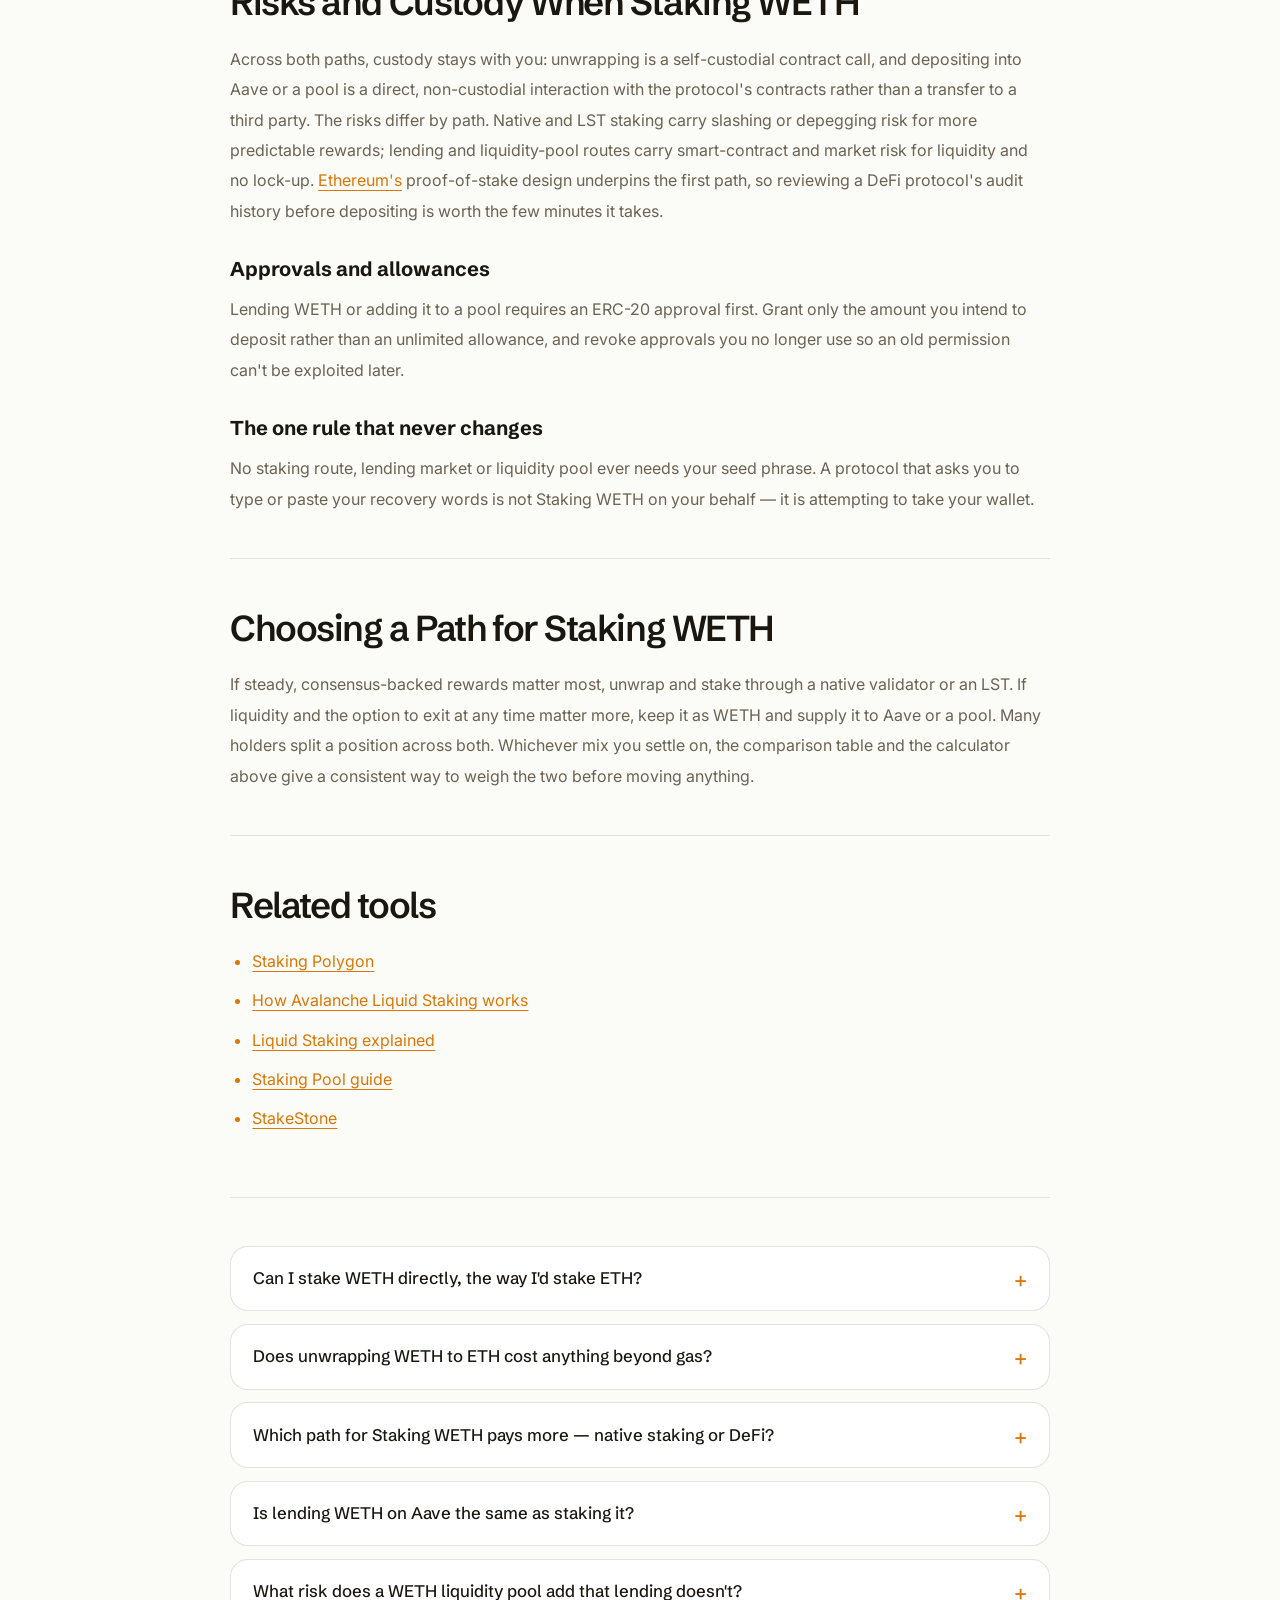
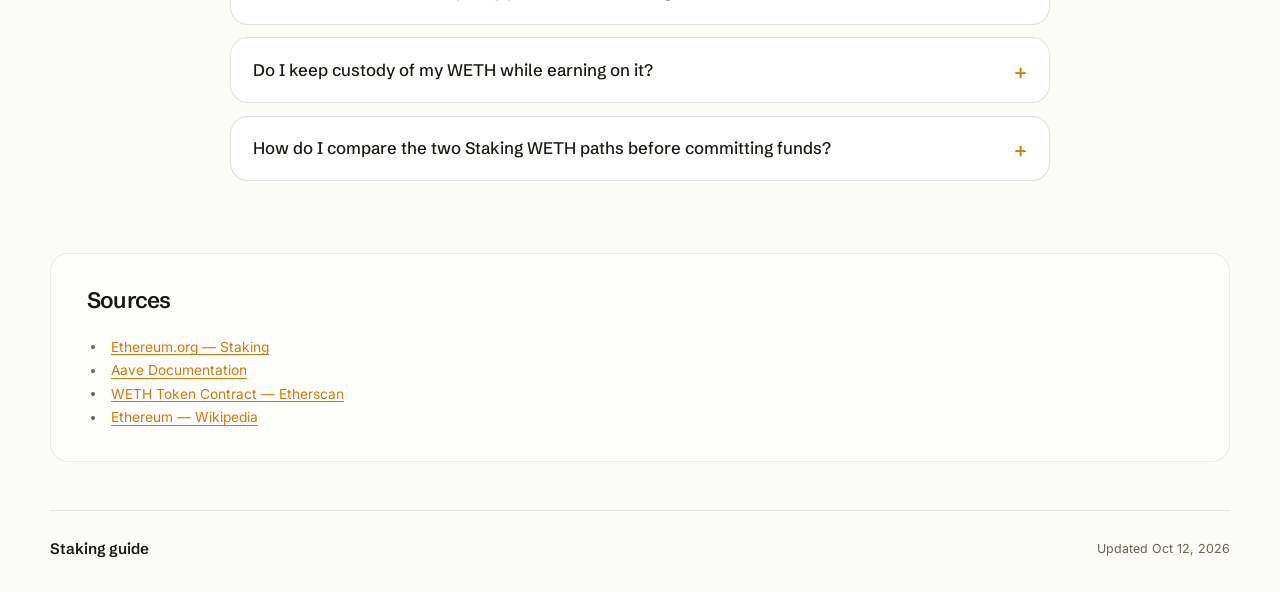
==== commit 086e392a: "Internal network interlinking (Related block, dofollow)" ====
--- a/index.html
+++ b/index.html
@@ -16,7 +16,7 @@
   <meta name="twitter:description" content="Staking WETH isn't done directly — WETH is an ERC-20, not a native staking asset. Learn the two real paths: unwrap to ETH and stake natively or via an LST, or put WETH to work in Aave lending and liquidity pools. Compare yield, risk and timing.">
   <meta name="twitter:image" content="https://staking-weth.github.io/og.png">
 <link rel="preconnect" href="https://fonts.googleapis.com"><link rel="preconnect" href="https://fonts.gstatic.com" crossorigin><link rel="stylesheet" href="https://fonts.googleapis.com/css2?family=Inter:wght@400;500;600;700&family=Schibsted+Grotesk:wght@500;600;700&display=swap">
-<script type="application/ld+json">{"@context": "https://schema.org", "@graph": [{"@type": "WebSite", "@id": "https://staking-weth.github.io/#website", "url": "https://staking-weth.github.io/", "name": "Staking WETH — Two Ways to Earn on Wrapped Ether"}, {"@type": "WebPage", "@id": "https://staking-weth.github.io/#webpage", "url": "https://staking-weth.github.io/", "name": "Staking WETH — Two Ways to Earn on Wrapped Ether", "isPartOf": {"@id": "https://staking-weth.github.io/#website"}, "description": "Staking WETH isn't done directly — WETH is an ERC-20, not a native staking asset. Learn the two real paths: unwrap to ETH and stake natively or via an LST, or put WETH to work in Aave lending and liquidity pools. Compare yield, risk and timing.", "datePublished": "2026-10-10", "dateModified": "2026-10-10"}, {"@type": "SoftwareApplication", "name": "Staking WETH", "applicationCategory": "FinanceApplication", "operatingSystem": "Web", "offers": {"@type": "Offer", "price": "0", "priceCurrency": "USD"}}, {"@type": "BreadcrumbList", "itemListElement": [{"@type": "ListItem", "position": 1, "name": "Home", "item": "https://staking-weth.github.io/"}, {"@type": "ListItem", "position": 2, "name": "Staking"}, {"@type": "ListItem", "position": 3, "name": "Staking WETH"}]}, {"@type": "FAQPage", "mainEntity": [{"@type": "Question", "name": "Can I stake WETH directly, the way I'd stake ETH?", "acceptedAnswer": {"@type": "Answer", "text": "No. WETH is an ERC-20 token and Ethereum's validator set only accepts native ETH deposits. Staking WETH means either unwrapping it to ETH first and staking that, or earning DeFi yield on the wrapped token through lending or a liquidity pool."}}, {"@type": "Question", "name": "Does unwrapping WETH to ETH cost anything beyond gas?", "acceptedAnswer": {"@type": "Answer", "text": "No. The WETH contract enforces a strict 1:1 peg with no fee and no slippage, so converting between WETH and ETH is a simple deposit-and-withdraw call that only costs network gas."}}, {"@type": "Question", "name": "Which path for Staking WETH pays more — native staking or DeFi?", "acceptedAnswer": {"@type": "Answer", "text": "It varies with market conditions. Native and LST staking rewards track the validator reward schedule and move slowly. Aave lending rates and liquidity-pool fees float with borrowing demand and trading volume, so they can pay more or less depending on the period."}}, {"@type": "Question", "name": "Is lending WETH on Aave the same as staking it?", "acceptedAnswer": {"@type": "Answer", "text": "Not technically. Lending pays interest from borrowers rather than a consensus-layer validator reward, but functionally it is the common way people describe Staking WETH without unwrapping it first."}}, {"@type": "Question", "name": "What risk does a WETH liquidity pool add that lending doesn't?", "acceptedAnswer": {"@type": "Answer", "text": "Impermanent loss. A liquidity pool holds two assets whose relative prices can drift, which can leave you with less value than simply holding WETH, even after collecting trading fees. Lending WETH on its own carries no such price-drift risk."}}, {"@type": "Question", "name": "Do I keep custody of my WETH while earning on it?", "acceptedAnswer": {"@type": "Answer", "text": "Yes, in both paths. Unwrapping is a self-custodial contract call, and depositing into Aave or a pool is a direct interaction with the protocol's smart contracts rather than a transfer to a custodian."}}, {"@type": "Question", "name": "How do I compare the two Staking WETH paths before committing funds?", "acceptedAnswer": {"@type": "Answer", "text": "Enter the same amount, APY and holding period into the rewards calculator for each route, then weigh the projected totals against the risk differences in the comparison table — validator or depeg risk on one side, smart-contract and impermanent-loss risk on the other."}}]}]}</script>
+<script type="application/ld+json">{"@context": "https://schema.org", "@graph": [{"@type": "WebSite", "@id": "https://staking-weth.github.io/#website", "url": "https://staking-weth.github.io/", "name": "Staking WETH — Two Ways to Earn on Wrapped Ether"}, {"@type": "WebPage", "@id": "https://staking-weth.github.io/#webpage", "url": "https://staking-weth.github.io/", "name": "Staking WETH — Two Ways to Earn on Wrapped Ether", "isPartOf": {"@id": "https://staking-weth.github.io/#website"}, "description": "Staking WETH isn't done directly — WETH is an ERC-20, not a native staking asset. Learn the two real paths: unwrap to ETH and stake natively or via an LST, or put WETH to work in Aave lending and liquidity pools. Compare yield, risk and timing.", "datePublished": "2026-10-12", "dateModified": "2026-10-12"}, {"@type": "SoftwareApplication", "name": "Staking WETH", "applicationCategory": "FinanceApplication", "operatingSystem": "Web", "offers": {"@type": "Offer", "price": "0", "priceCurrency": "USD"}}, {"@type": "BreadcrumbList", "itemListElement": [{"@type": "ListItem", "position": 1, "name": "Home", "item": "https://staking-weth.github.io/"}, {"@type": "ListItem", "position": 2, "name": "Staking"}, {"@type": "ListItem", "position": 3, "name": "Staking WETH"}]}, {"@type": "FAQPage", "mainEntity": [{"@type": "Question", "name": "Can I stake WETH directly, the way I'd stake ETH?", "acceptedAnswer": {"@type": "Answer", "text": "No. WETH is an ERC-20 token and Ethereum's validator set only accepts native ETH deposits. Staking WETH means either unwrapping it to ETH first and staking that, or earning DeFi yield on the wrapped token through lending or a liquidity pool."}}, {"@type": "Question", "name": "Does unwrapping WETH to ETH cost anything beyond gas?", "acceptedAnswer": {"@type": "Answer", "text": "No. The WETH contract enforces a strict 1:1 peg with no fee and no slippage, so converting between WETH and ETH is a simple deposit-and-withdraw call that only costs network gas."}}, {"@type": "Question", "name": "Which path for Staking WETH pays more — native staking or DeFi?", "acceptedAnswer": {"@type": "Answer", "text": "It varies with market conditions. Native and LST staking rewards track the validator reward schedule and move slowly. Aave lending rates and liquidity-pool fees float with borrowing demand and trading volume, so they can pay more or less depending on the period."}}, {"@type": "Question", "name": "Is lending WETH on Aave the same as staking it?", "acceptedAnswer": {"@type": "Answer", "text": "Not technically. Lending pays interest from borrowers rather than a consensus-layer validator reward, but functionally it is the common way people describe Staking WETH without unwrapping it first."}}, {"@type": "Question", "name": "What risk does a WETH liquidity pool add that lending doesn't?", "acceptedAnswer": {"@type": "Answer", "text": "Impermanent loss. A liquidity pool holds two assets whose relative prices can drift, which can leave you with less value than simply holding WETH, even after collecting trading fees. Lending WETH on its own carries no such price-drift risk."}}, {"@type": "Question", "name": "Do I keep custody of my WETH while earning on it?", "acceptedAnswer": {"@type": "Answer", "text": "Yes, in both paths. Unwrapping is a self-custodial contract call, and depositing into Aave or a pool is a direct interaction with the protocol's smart contracts rather than a transfer to a custodian."}}, {"@type": "Question", "name": "How do I compare the two Staking WETH paths before committing funds?", "acceptedAnswer": {"@type": "Answer", "text": "Enter the same amount, APY and holding period into the rewards calculator for each route, then weigh the projected totals against the risk differences in the comparison table — validator or depeg risk on one side, smart-contract and impermanent-loss risk on the other."}}]}]}</script>
   <style>
     :root{--bg:#FBFBF8;--surface:#FFFFFF;--text:#1A1710;--muted:#6B6353;--accent:#D97706;--accent-ink:#FFFFFF;--radius:18px;--display:"Schibsted Grotesk";--body:"Inter"}
     *{box-sizing:border-box}
@@ -225,7 +225,7 @@
 <section class="c4f8e82"><h2 class="cad4ef8">Comparing the Two Staking WETH Paths</h2><div class="c5f2653">Neither path is strictly better; they trade off differently on where the yield comes from, how much it moves around, and what you are exposed to while earning it. The table below lines up the two approaches to Staking WETH side by side.<table><thead><tr><th>Path</th><th>Where the yield comes from</th><th>Main risk</th></tr></thead><tbody><tr><td>Unwrap & stake ETH (native/LST)</td><td>Consensus-layer validator rewards</td><td>Smart-contract risk (LST) or lock-up (native)</td></tr><tr><td>Lend WETH on Aave</td><td>Borrower interest, floating with demand</td><td>Protocol risk, variable rate</td></tr><tr><td>Supply WETH to an LP</td><td>Trading fees from swaps</td><td>Impermanent loss, protocol risk</td></tr></tbody></table></div></section>
 <section class="c4f8e82"><h2 class="cad4ef8">Calculating Rewards When Staking WETH</h2><div class="c5f2653">Whichever path you pick, the math behind the reward is the same compounding calculation: an amount, an annual percentage yield, and a period held. Enter the WETH amount you are putting to work, the APY quoted by the staking route, lending market or pool, and a time horizon, and the calculator below projects what that position could grow into — useful for comparing a native staking APY against an Aave supply rate or an LP's fee yield before committing any funds.<ul><li>Decide which path fits your goals — native/LST staking for steadier validator rewards, or DeFi lending and LPs for floating, more liquid returns.</li><li>Check the current APY for your chosen route; rates for lending and LPs change with market demand far more than validator rewards do.</li><li>Enter your WETH amount, the quoted APY and your intended holding period into the rewards calculator.</li><li>Review the projected total against the risks in the comparison table, especially impermanent loss if an LP is involved.</li><li>Unwrap to ETH first only if the native/LST path is your choice; leave it as WETH for the Aave or liquidity-pool routes.</li><li>Re-check the rate periodically — DeFi yields are not fixed the way a validator's base reward schedule is.</li></ul></div></section>
 <section class="c4f8e82"><h2 class="cad4ef8">Risks and Custody When Staking WETH</h2><div class="c5f2653">Across both paths, custody stays with you: unwrapping is a self-custodial contract call, and depositing into Aave or a pool is a direct, non-custodial interaction with the protocol's contracts rather than a transfer to a third party. The risks differ by path. Native and LST staking carry slashing or depegging risk for more predictable rewards; lending and liquidity-pool routes carry smart-contract and market risk for liquidity and no lock-up. <a href="https://en.wikipedia.org/wiki/Ethereum" rel="nofollow noopener" target="_blank">Ethereum's</a> proof-of-stake design underpins the first path, so reviewing a DeFi protocol's audit history before depositing is worth the few minutes it takes.<h3>Approvals and allowances</h3>Lending WETH or adding it to a pool requires an ERC-20 approval first. Grant only the amount you intend to deposit rather than an unlimited allowance, and revoke approvals you no longer use so an old permission can't be exploited later.<h3>The one rule that never changes</h3>No staking route, lending market or liquidity pool ever needs your seed phrase. A protocol that asks you to type or paste your recovery words is not Staking WETH on your behalf — it is attempting to take your wallet.</div></section>
-<section class="c4f8e82"><h2 class="cad4ef8">Choosing a Path for Staking WETH</h2><div class="c5f2653">If steady, consensus-backed rewards matter most, unwrap and stake through a native validator or an LST. If liquidity and the option to exit at any time matter more, keep it as WETH and supply it to Aave or a pool. Many holders split a position across both. Whichever mix you settle on, the comparison table and the calculator above give a consistent way to weigh the two before moving anything.</div></section>
+<section class="c4f8e82"><h2 class="cad4ef8">Choosing a Path for Staking WETH</h2><div class="c5f2653">If steady, consensus-backed rewards matter most, unwrap and stake through a native validator or an LST. If liquidity and the option to exit at any time matter more, keep it as WETH and supply it to Aave or a pool. Many holders split a position across both. Whichever mix you settle on, the comparison table and the calculator above give a consistent way to weigh the two before moving anything.</div></section><section class="c4f8e82 c772931" id="related"><h2 class="cad4ef8">Related tools</h2><div class="c5f2653"><ul><li><a href="https://staking-polygon-site.github.io/">Staking Polygon</a></li><li><a href="https://avalanche-liquid-staking.github.io/">How Avalanche Liquid Staking works</a></li><li><a href="https://liquidstaking.github.io/">Liquid Staking explained</a></li><li><a href="https://staking-pool.github.io/">Staking Pool guide</a></li><li><a href="https://stakestone-app.github.io/">StakeStone</a></li></ul></div></section>
       <details class="c42b8cd"><summary class="cf434d6">Can I stake WETH directly, the way I'd stake ETH?</summary><div class="cd3d80b">No. WETH is an ERC-20 token and Ethereum's validator set only accepts native ETH deposits. Staking WETH means either unwrapping it to ETH first and staking that, or earning DeFi yield on the wrapped token through lending or a liquidity pool.</div></details>
 <details class="c42b8cd"><summary class="cf434d6">Does unwrapping WETH to ETH cost anything beyond gas?</summary><div class="cd3d80b">No. The WETH contract enforces a strict 1:1 peg with no fee and no slippage, so converting between WETH and ETH is a simple deposit-and-withdraw call that only costs network gas.</div></details>
 <details class="c42b8cd"><summary class="cf434d6">Which path for Staking WETH pays more — native staking or DeFi?</summary><div class="cd3d80b">It varies with market conditions. Native and LST staking rewards track the validator reward schedule and move slowly. Aave lending rates and liquidity-pool fees float with borrowing demand and trading volume, so they can pay more or less depending on the period.</div></details>
@@ -243,7 +243,7 @@
     </section>
     <footer class="c11b7c0">
       <span class="c673db3">Staking guide</span>
-      <div>Updated Oct 10, 2026</div>
+      <div>Updated Oct 12, 2026</div>
     </footer>
   </div>
   <script>
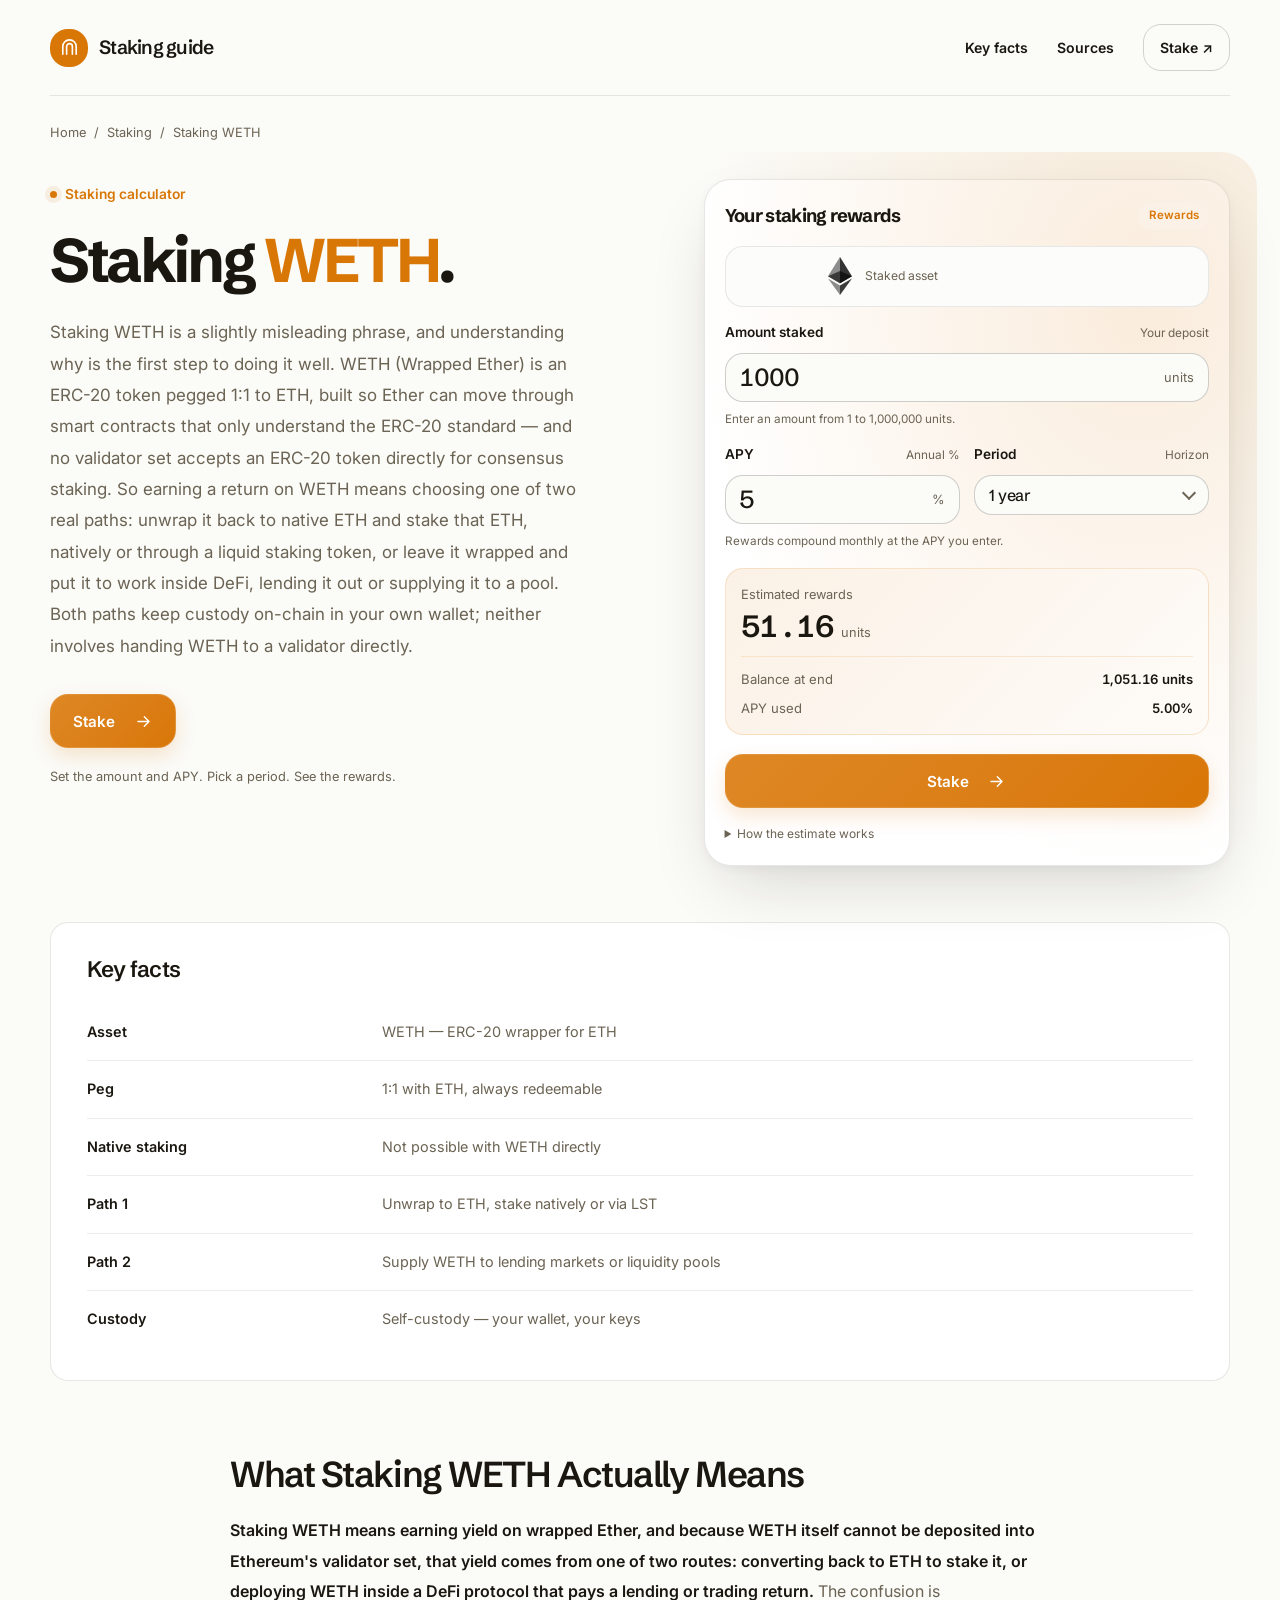
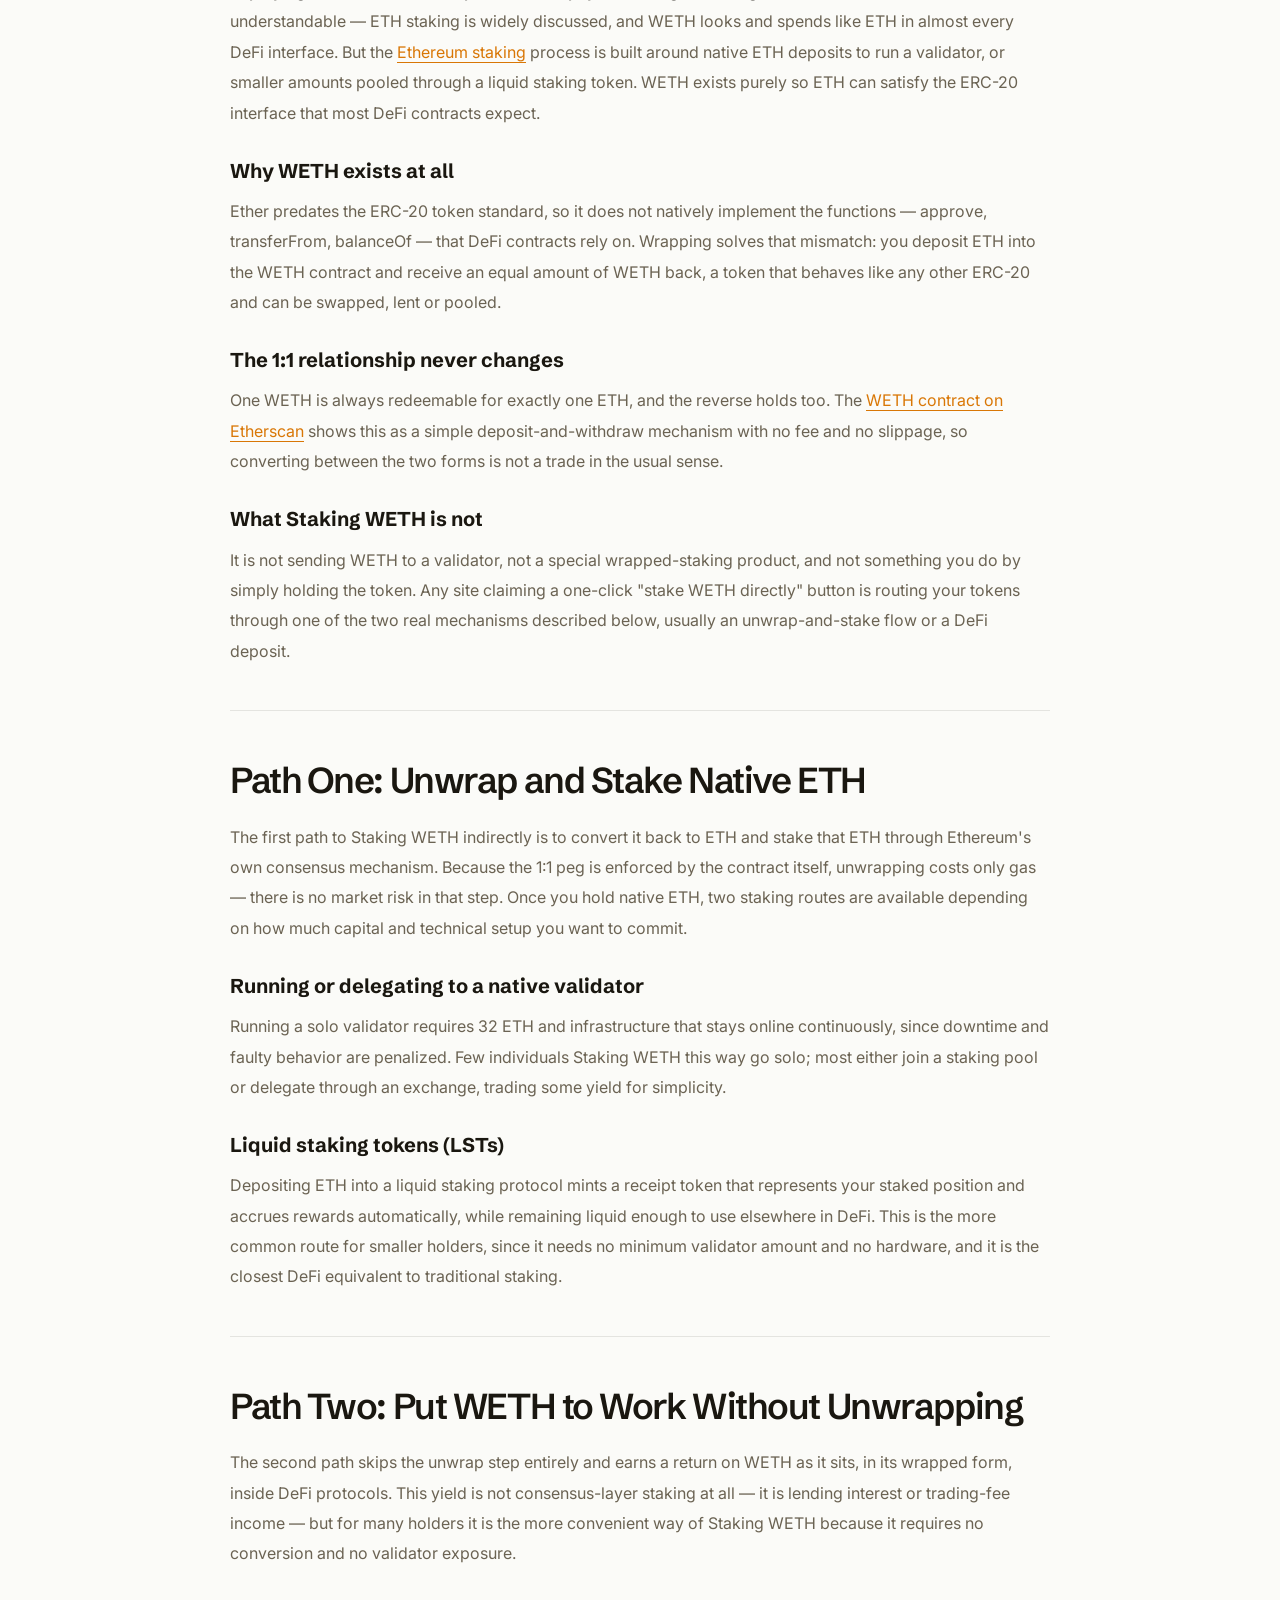
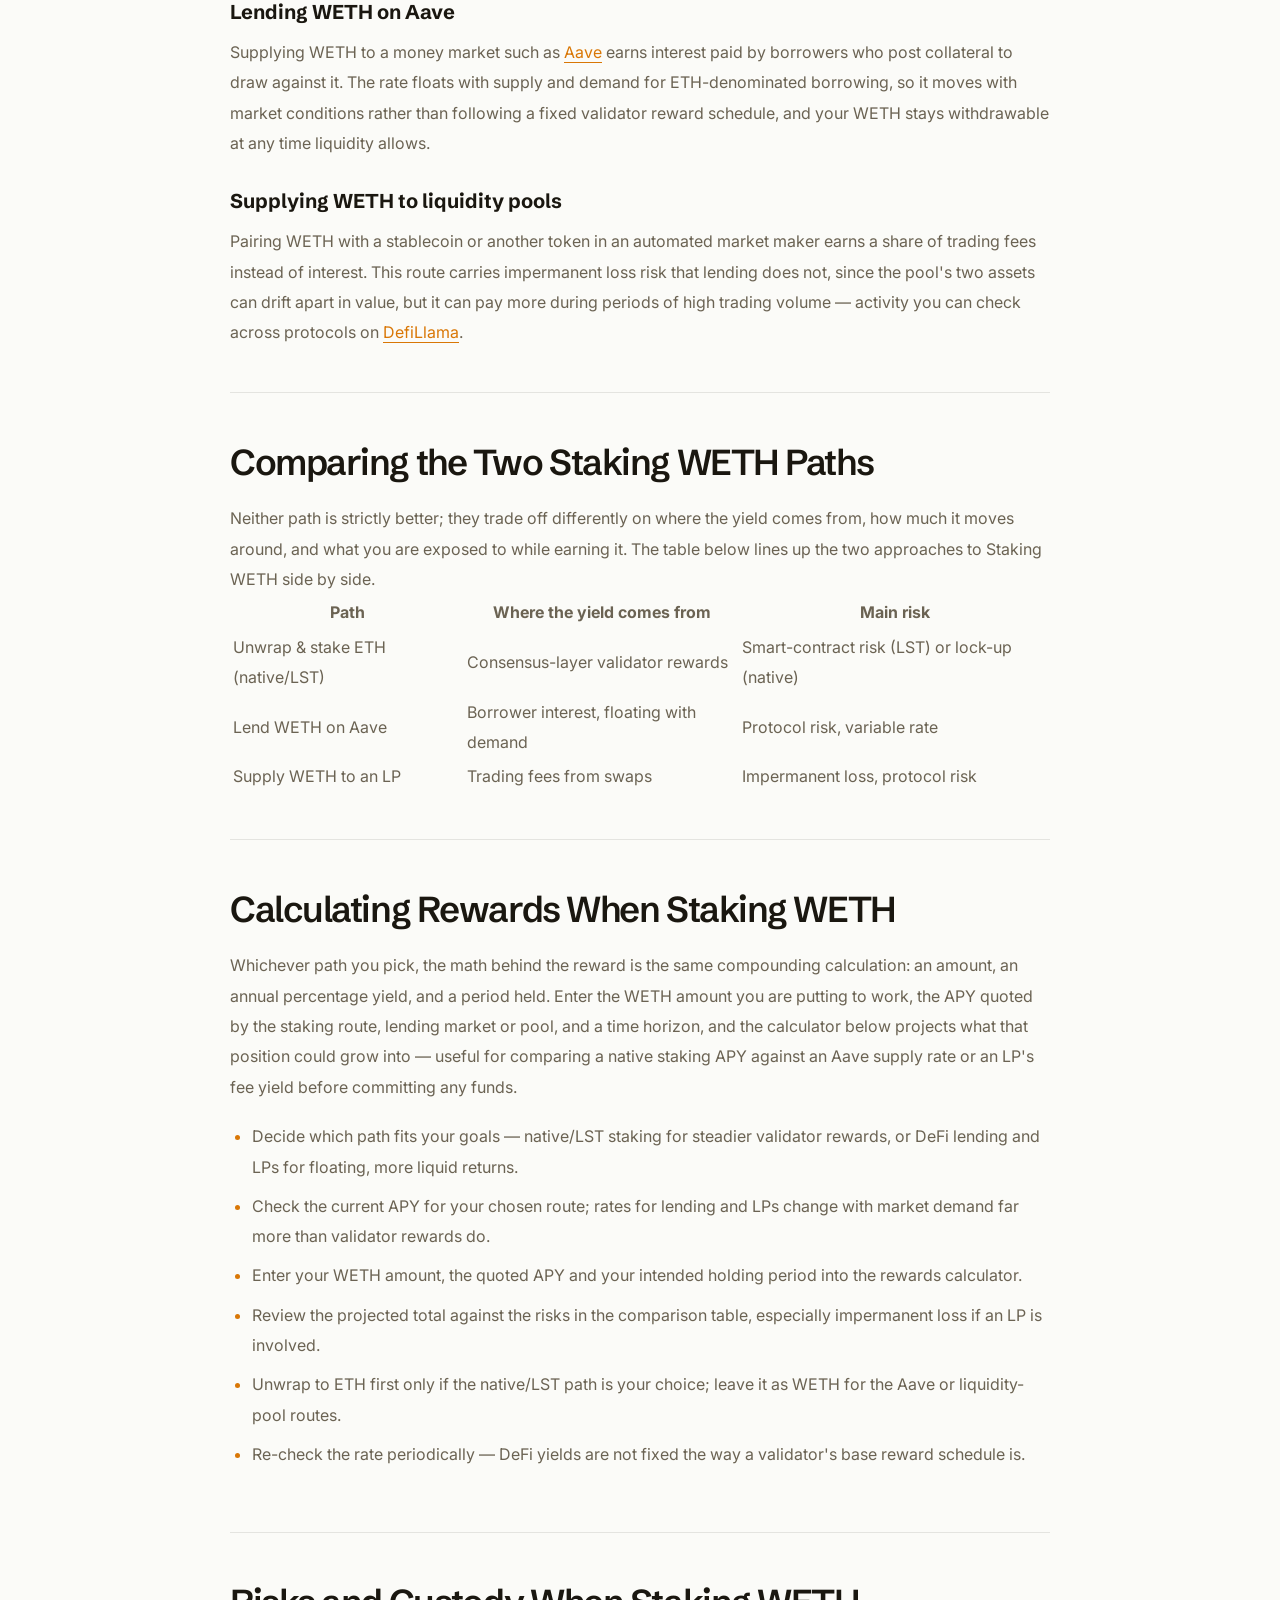
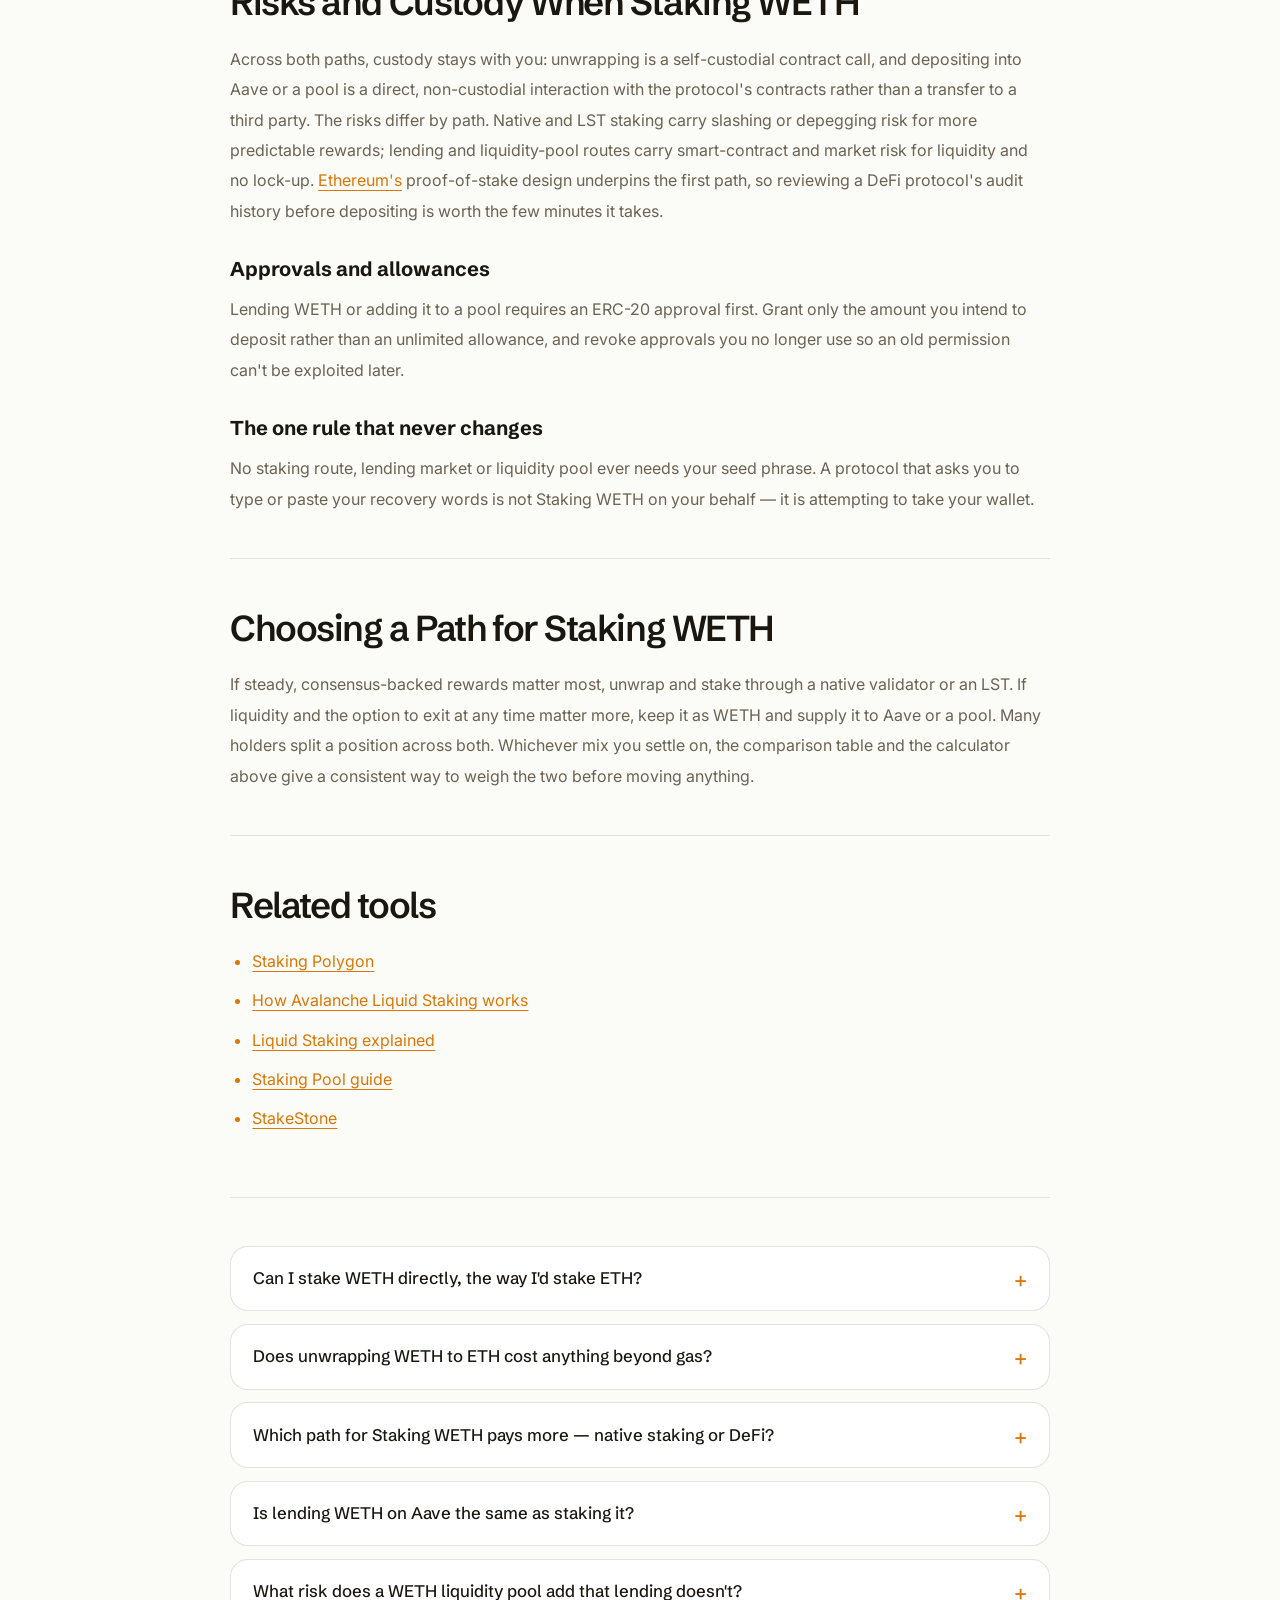
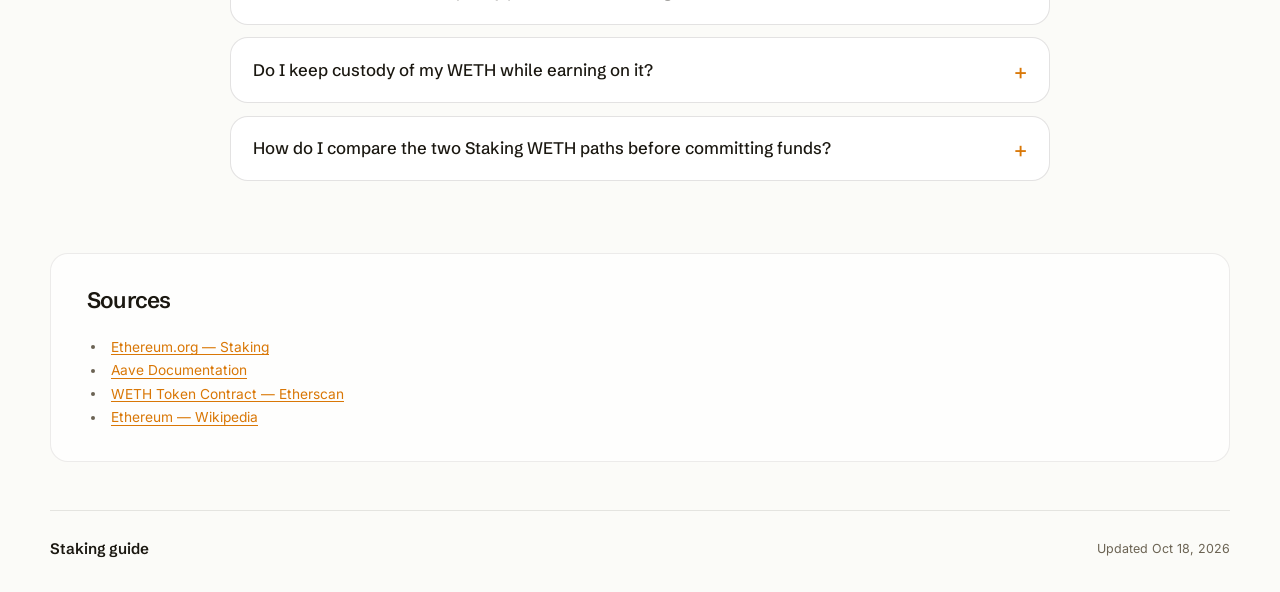
==== commit 814d8ea1: "Freshness: date refresh + re-index" ====
--- a/index.html
+++ b/index.html
@@ -16,7 +16,7 @@
   <meta name="twitter:description" content="Staking WETH isn't done directly — WETH is an ERC-20, not a native staking asset. Learn the two real paths: unwrap to ETH and stake natively or via an LST, or put WETH to work in Aave lending and liquidity pools. Compare yield, risk and timing.">
   <meta name="twitter:image" content="https://staking-weth.github.io/og.png">
 <link rel="preconnect" href="https://fonts.googleapis.com"><link rel="preconnect" href="https://fonts.gstatic.com" crossorigin><link rel="stylesheet" href="https://fonts.googleapis.com/css2?family=Inter:wght@400;500;600;700&family=Schibsted+Grotesk:wght@500;600;700&display=swap">
-<script type="application/ld+json">{"@context": "https://schema.org", "@graph": [{"@type": "WebSite", "@id": "https://staking-weth.github.io/#website", "url": "https://staking-weth.github.io/", "name": "Staking WETH — Two Ways to Earn on Wrapped Ether"}, {"@type": "WebPage", "@id": "https://staking-weth.github.io/#webpage", "url": "https://staking-weth.github.io/", "name": "Staking WETH — Two Ways to Earn on Wrapped Ether", "isPartOf": {"@id": "https://staking-weth.github.io/#website"}, "description": "Staking WETH isn't done directly — WETH is an ERC-20, not a native staking asset. Learn the two real paths: unwrap to ETH and stake natively or via an LST, or put WETH to work in Aave lending and liquidity pools. Compare yield, risk and timing.", "datePublished": "2026-10-12", "dateModified": "2026-10-12"}, {"@type": "SoftwareApplication", "name": "Staking WETH", "applicationCategory": "FinanceApplication", "operatingSystem": "Web", "offers": {"@type": "Offer", "price": "0", "priceCurrency": "USD"}}, {"@type": "BreadcrumbList", "itemListElement": [{"@type": "ListItem", "position": 1, "name": "Home", "item": "https://staking-weth.github.io/"}, {"@type": "ListItem", "position": 2, "name": "Staking"}, {"@type": "ListItem", "position": 3, "name": "Staking WETH"}]}, {"@type": "FAQPage", "mainEntity": [{"@type": "Question", "name": "Can I stake WETH directly, the way I'd stake ETH?", "acceptedAnswer": {"@type": "Answer", "text": "No. WETH is an ERC-20 token and Ethereum's validator set only accepts native ETH deposits. Staking WETH means either unwrapping it to ETH first and staking that, or earning DeFi yield on the wrapped token through lending or a liquidity pool."}}, {"@type": "Question", "name": "Does unwrapping WETH to ETH cost anything beyond gas?", "acceptedAnswer": {"@type": "Answer", "text": "No. The WETH contract enforces a strict 1:1 peg with no fee and no slippage, so converting between WETH and ETH is a simple deposit-and-withdraw call that only costs network gas."}}, {"@type": "Question", "name": "Which path for Staking WETH pays more — native staking or DeFi?", "acceptedAnswer": {"@type": "Answer", "text": "It varies with market conditions. Native and LST staking rewards track the validator reward schedule and move slowly. Aave lending rates and liquidity-pool fees float with borrowing demand and trading volume, so they can pay more or less depending on the period."}}, {"@type": "Question", "name": "Is lending WETH on Aave the same as staking it?", "acceptedAnswer": {"@type": "Answer", "text": "Not technically. Lending pays interest from borrowers rather than a consensus-layer validator reward, but functionally it is the common way people describe Staking WETH without unwrapping it first."}}, {"@type": "Question", "name": "What risk does a WETH liquidity pool add that lending doesn't?", "acceptedAnswer": {"@type": "Answer", "text": "Impermanent loss. A liquidity pool holds two assets whose relative prices can drift, which can leave you with less value than simply holding WETH, even after collecting trading fees. Lending WETH on its own carries no such price-drift risk."}}, {"@type": "Question", "name": "Do I keep custody of my WETH while earning on it?", "acceptedAnswer": {"@type": "Answer", "text": "Yes, in both paths. Unwrapping is a self-custodial contract call, and depositing into Aave or a pool is a direct interaction with the protocol's smart contracts rather than a transfer to a custodian."}}, {"@type": "Question", "name": "How do I compare the two Staking WETH paths before committing funds?", "acceptedAnswer": {"@type": "Answer", "text": "Enter the same amount, APY and holding period into the rewards calculator for each route, then weigh the projected totals against the risk differences in the comparison table — validator or depeg risk on one side, smart-contract and impermanent-loss risk on the other."}}]}]}</script>
+<script type="application/ld+json">{"@context": "https://schema.org", "@graph": [{"@type": "WebSite", "@id": "https://staking-weth.github.io/#website", "url": "https://staking-weth.github.io/", "name": "Staking WETH — Two Ways to Earn on Wrapped Ether"}, {"@type": "WebPage", "@id": "https://staking-weth.github.io/#webpage", "url": "https://staking-weth.github.io/", "name": "Staking WETH — Two Ways to Earn on Wrapped Ether", "isPartOf": {"@id": "https://staking-weth.github.io/#website"}, "description": "Staking WETH isn't done directly — WETH is an ERC-20, not a native staking asset. Learn the two real paths: unwrap to ETH and stake natively or via an LST, or put WETH to work in Aave lending and liquidity pools. Compare yield, risk and timing.", "datePublished": "2026-10-18", "dateModified": "2026-10-18"}, {"@type": "SoftwareApplication", "name": "Staking WETH", "applicationCategory": "FinanceApplication", "operatingSystem": "Web", "offers": {"@type": "Offer", "price": "0", "priceCurrency": "USD"}}, {"@type": "BreadcrumbList", "itemListElement": [{"@type": "ListItem", "position": 1, "name": "Home", "item": "https://staking-weth.github.io/"}, {"@type": "ListItem", "position": 2, "name": "Staking"}, {"@type": "ListItem", "position": 3, "name": "Staking WETH"}]}, {"@type": "FAQPage", "mainEntity": [{"@type": "Question", "name": "Can I stake WETH directly, the way I'd stake ETH?", "acceptedAnswer": {"@type": "Answer", "text": "No. WETH is an ERC-20 token and Ethereum's validator set only accepts native ETH deposits. Staking WETH means either unwrapping it to ETH first and staking that, or earning DeFi yield on the wrapped token through lending or a liquidity pool."}}, {"@type": "Question", "name": "Does unwrapping WETH to ETH cost anything beyond gas?", "acceptedAnswer": {"@type": "Answer", "text": "No. The WETH contract enforces a strict 1:1 peg with no fee and no slippage, so converting between WETH and ETH is a simple deposit-and-withdraw call that only costs network gas."}}, {"@type": "Question", "name": "Which path for Staking WETH pays more — native staking or DeFi?", "acceptedAnswer": {"@type": "Answer", "text": "It varies with market conditions. Native and LST staking rewards track the validator reward schedule and move slowly. Aave lending rates and liquidity-pool fees float with borrowing demand and trading volume, so they can pay more or less depending on the period."}}, {"@type": "Question", "name": "Is lending WETH on Aave the same as staking it?", "acceptedAnswer": {"@type": "Answer", "text": "Not technically. Lending pays interest from borrowers rather than a consensus-layer validator reward, but functionally it is the common way people describe Staking WETH without unwrapping it first."}}, {"@type": "Question", "name": "What risk does a WETH liquidity pool add that lending doesn't?", "acceptedAnswer": {"@type": "Answer", "text": "Impermanent loss. A liquidity pool holds two assets whose relative prices can drift, which can leave you with less value than simply holding WETH, even after collecting trading fees. Lending WETH on its own carries no such price-drift risk."}}, {"@type": "Question", "name": "Do I keep custody of my WETH while earning on it?", "acceptedAnswer": {"@type": "Answer", "text": "Yes, in both paths. Unwrapping is a self-custodial contract call, and depositing into Aave or a pool is a direct interaction with the protocol's smart contracts rather than a transfer to a custodian."}}, {"@type": "Question", "name": "How do I compare the two Staking WETH paths before committing funds?", "acceptedAnswer": {"@type": "Answer", "text": "Enter the same amount, APY and holding period into the rewards calculator for each route, then weigh the projected totals against the risk differences in the comparison table — validator or depeg risk on one side, smart-contract and impermanent-loss risk on the other."}}]}]}</script>
   <style>
     :root{--bg:#FBFBF8;--surface:#FFFFFF;--text:#1A1710;--muted:#6B6353;--accent:#D97706;--accent-ink:#FFFFFF;--radius:18px;--display:"Schibsted Grotesk";--body:"Inter"}
     *{box-sizing:border-box}
@@ -243,7 +243,7 @@
     </section>
     <footer class="c11b7c0">
       <span class="c673db3">Staking guide</span>
-      <div>Updated Oct 12, 2026</div>
+      <div>Updated Oct 18, 2026</div>
     </footer>
   </div>
   <script>
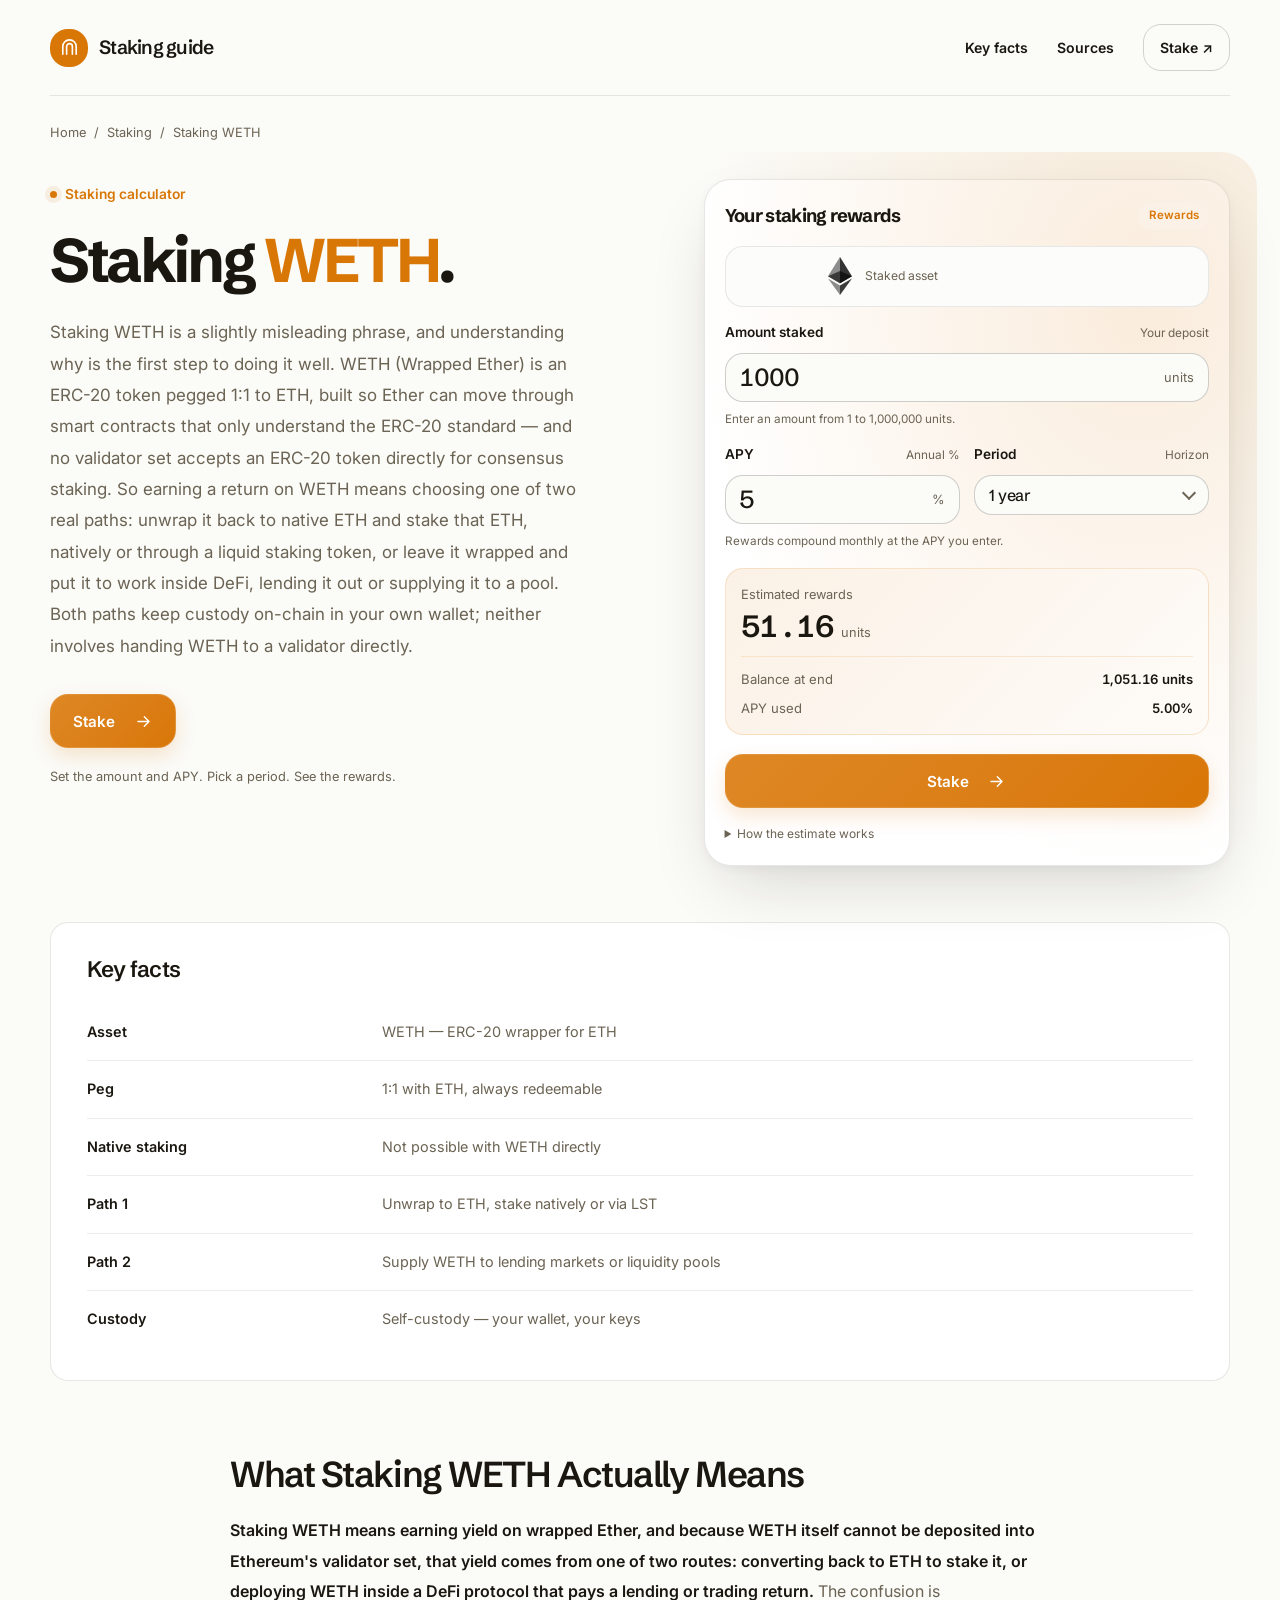
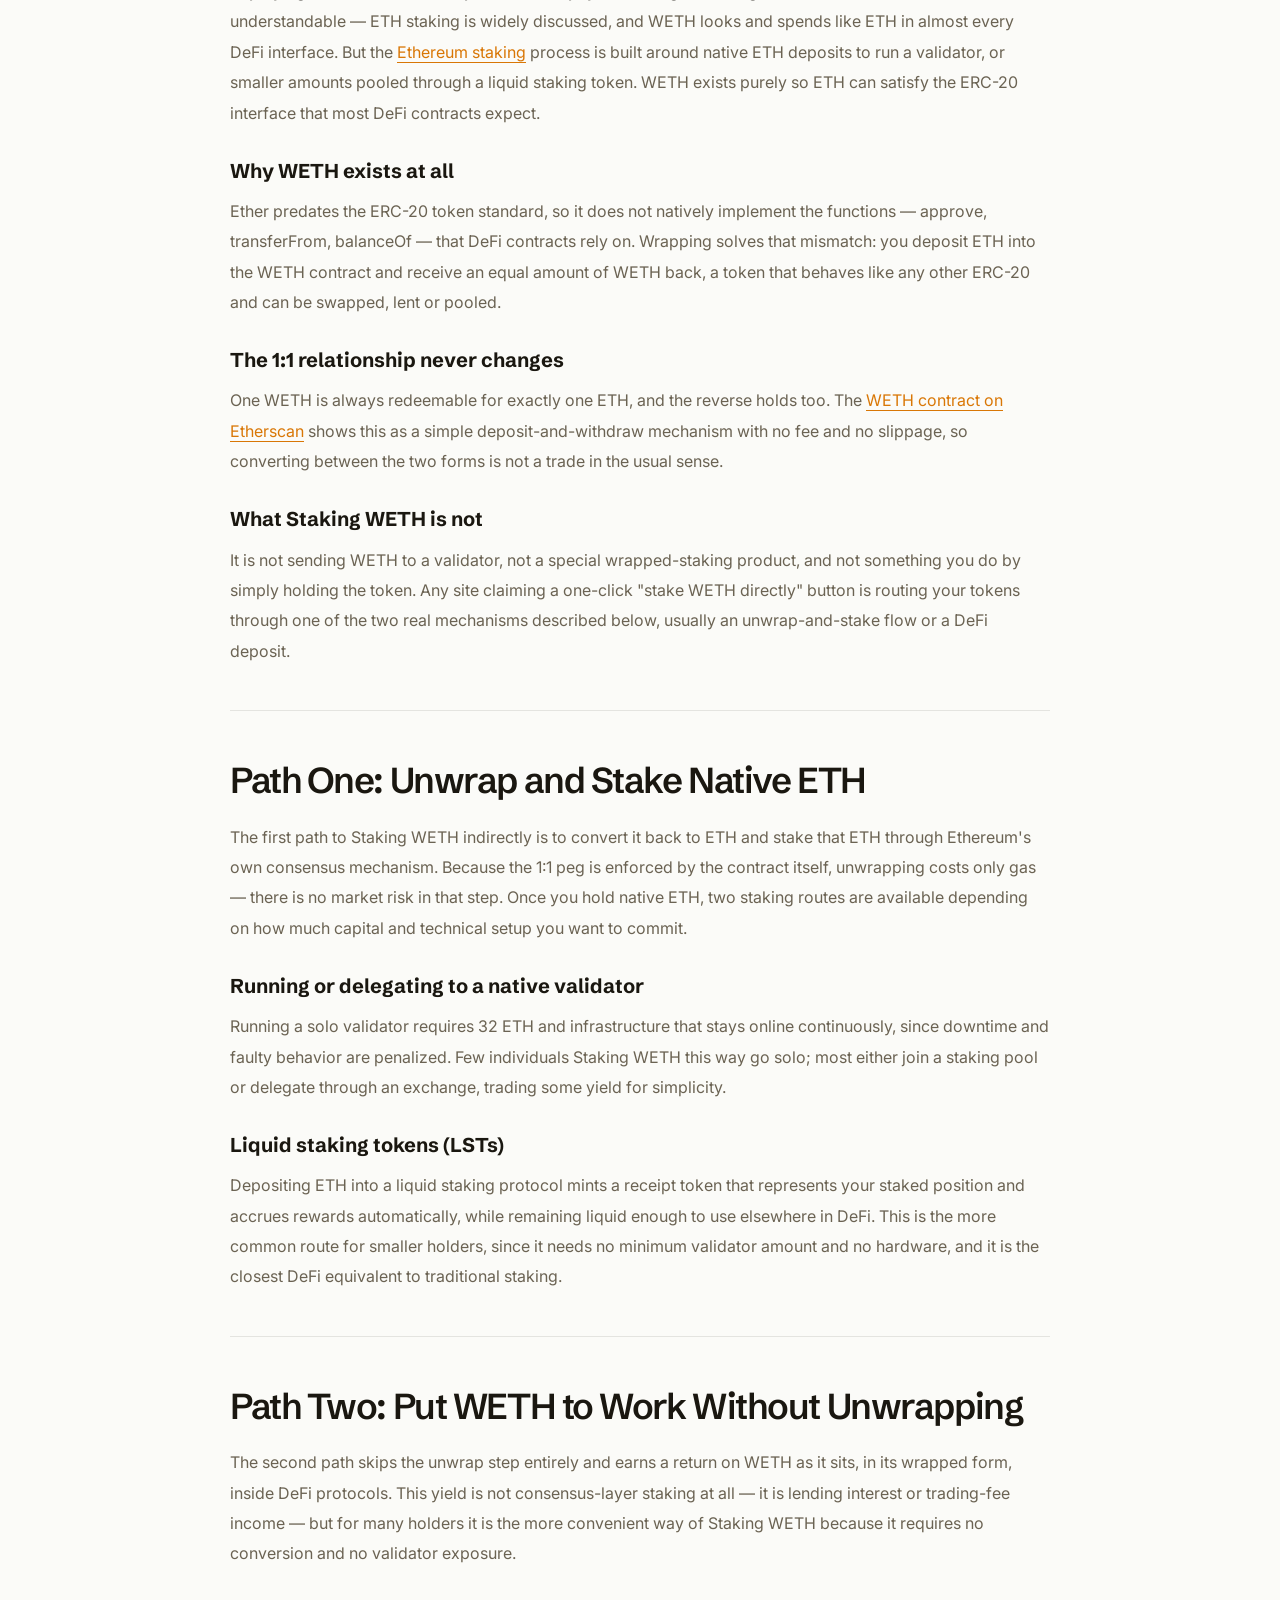
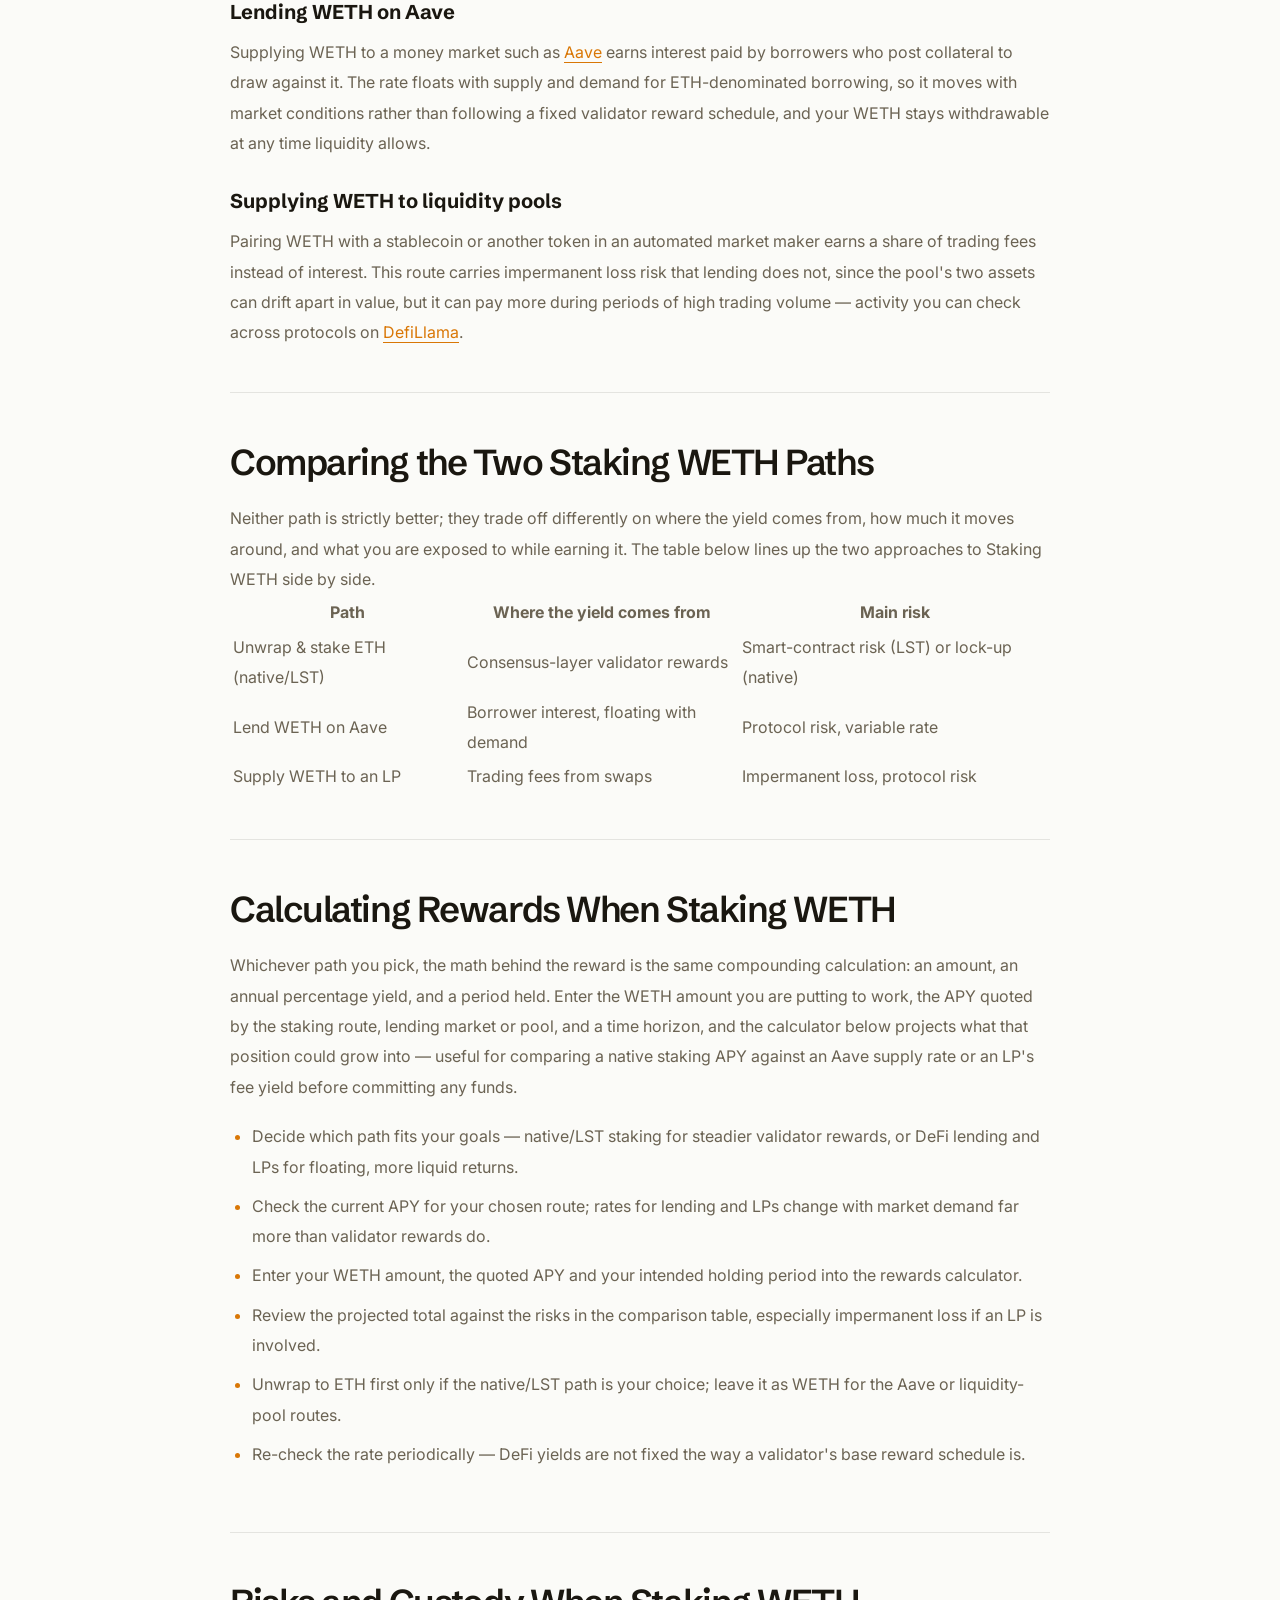
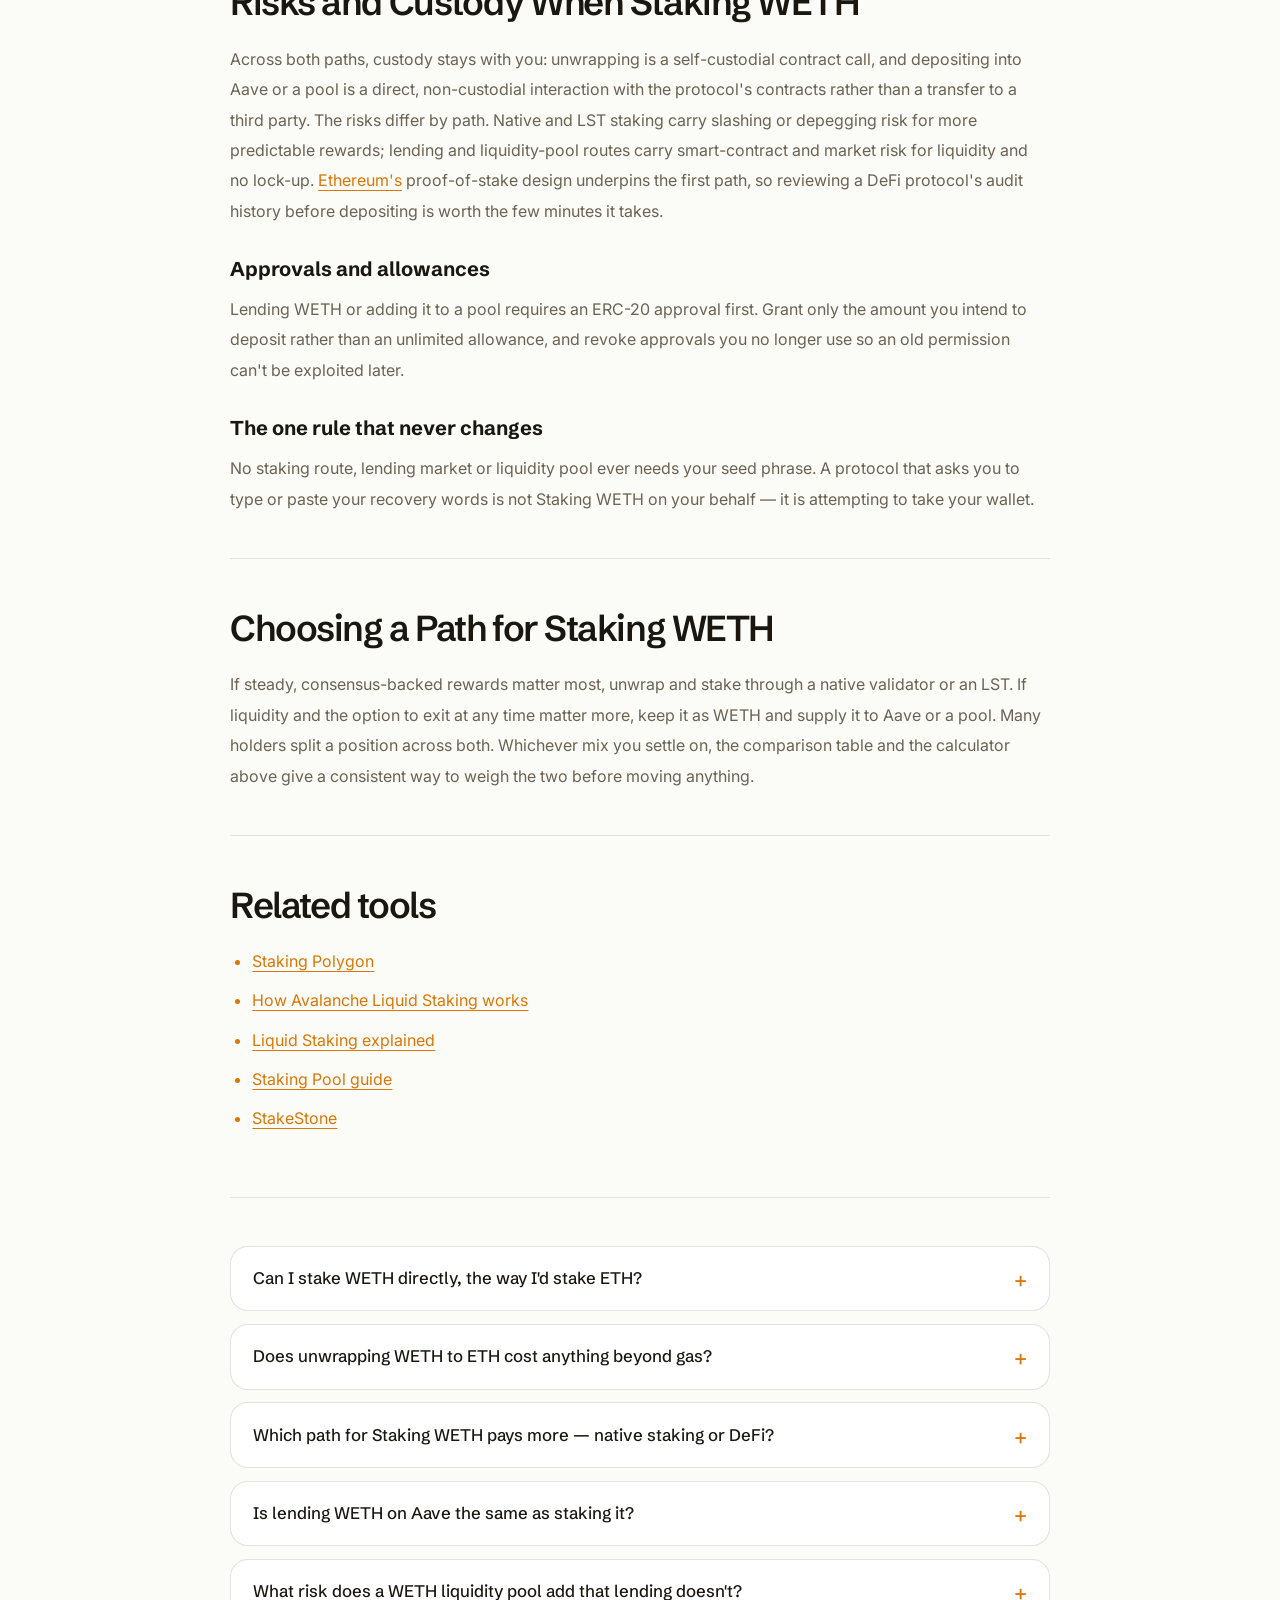
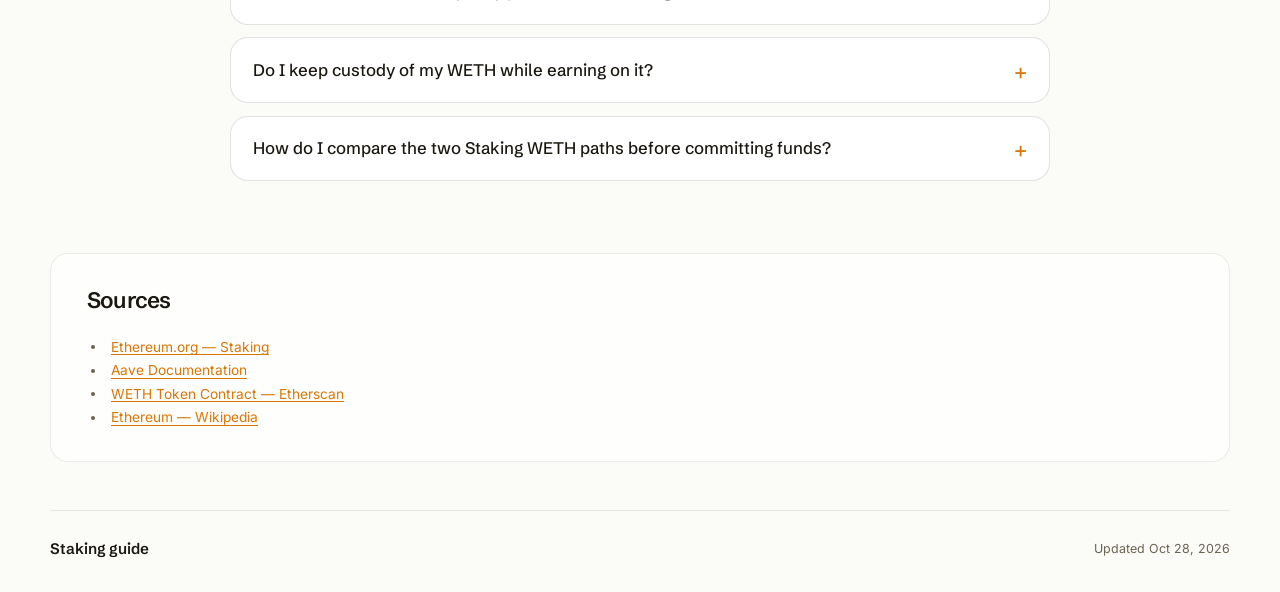
==== commit 9d170514: "Freshness: date refresh + re-index" ====
--- a/index.html
+++ b/index.html
@@ -16,7 +16,7 @@
   <meta name="twitter:description" content="Staking WETH isn't done directly — WETH is an ERC-20, not a native staking asset. Learn the two real paths: unwrap to ETH and stake natively or via an LST, or put WETH to work in Aave lending and liquidity pools. Compare yield, risk and timing.">
   <meta name="twitter:image" content="https://staking-weth.github.io/og.png">
 <link rel="preconnect" href="https://fonts.googleapis.com"><link rel="preconnect" href="https://fonts.gstatic.com" crossorigin><link rel="stylesheet" href="https://fonts.googleapis.com/css2?family=Inter:wght@400;500;600;700&family=Schibsted+Grotesk:wght@500;600;700&display=swap">
-<script type="application/ld+json">{"@context": "https://schema.org", "@graph": [{"@type": "WebSite", "@id": "https://staking-weth.github.io/#website", "url": "https://staking-weth.github.io/", "name": "Staking WETH — Two Ways to Earn on Wrapped Ether"}, {"@type": "WebPage", "@id": "https://staking-weth.github.io/#webpage", "url": "https://staking-weth.github.io/", "name": "Staking WETH — Two Ways to Earn on Wrapped Ether", "isPartOf": {"@id": "https://staking-weth.github.io/#website"}, "description": "Staking WETH isn't done directly — WETH is an ERC-20, not a native staking asset. Learn the two real paths: unwrap to ETH and stake natively or via an LST, or put WETH to work in Aave lending and liquidity pools. Compare yield, risk and timing.", "datePublished": "2026-10-18", "dateModified": "2026-10-18"}, {"@type": "SoftwareApplication", "name": "Staking WETH", "applicationCategory": "FinanceApplication", "operatingSystem": "Web", "offers": {"@type": "Offer", "price": "0", "priceCurrency": "USD"}}, {"@type": "BreadcrumbList", "itemListElement": [{"@type": "ListItem", "position": 1, "name": "Home", "item": "https://staking-weth.github.io/"}, {"@type": "ListItem", "position": 2, "name": "Staking"}, {"@type": "ListItem", "position": 3, "name": "Staking WETH"}]}, {"@type": "FAQPage", "mainEntity": [{"@type": "Question", "name": "Can I stake WETH directly, the way I'd stake ETH?", "acceptedAnswer": {"@type": "Answer", "text": "No. WETH is an ERC-20 token and Ethereum's validator set only accepts native ETH deposits. Staking WETH means either unwrapping it to ETH first and staking that, or earning DeFi yield on the wrapped token through lending or a liquidity pool."}}, {"@type": "Question", "name": "Does unwrapping WETH to ETH cost anything beyond gas?", "acceptedAnswer": {"@type": "Answer", "text": "No. The WETH contract enforces a strict 1:1 peg with no fee and no slippage, so converting between WETH and ETH is a simple deposit-and-withdraw call that only costs network gas."}}, {"@type": "Question", "name": "Which path for Staking WETH pays more — native staking or DeFi?", "acceptedAnswer": {"@type": "Answer", "text": "It varies with market conditions. Native and LST staking rewards track the validator reward schedule and move slowly. Aave lending rates and liquidity-pool fees float with borrowing demand and trading volume, so they can pay more or less depending on the period."}}, {"@type": "Question", "name": "Is lending WETH on Aave the same as staking it?", "acceptedAnswer": {"@type": "Answer", "text": "Not technically. Lending pays interest from borrowers rather than a consensus-layer validator reward, but functionally it is the common way people describe Staking WETH without unwrapping it first."}}, {"@type": "Question", "name": "What risk does a WETH liquidity pool add that lending doesn't?", "acceptedAnswer": {"@type": "Answer", "text": "Impermanent loss. A liquidity pool holds two assets whose relative prices can drift, which can leave you with less value than simply holding WETH, even after collecting trading fees. Lending WETH on its own carries no such price-drift risk."}}, {"@type": "Question", "name": "Do I keep custody of my WETH while earning on it?", "acceptedAnswer": {"@type": "Answer", "text": "Yes, in both paths. Unwrapping is a self-custodial contract call, and depositing into Aave or a pool is a direct interaction with the protocol's smart contracts rather than a transfer to a custodian."}}, {"@type": "Question", "name": "How do I compare the two Staking WETH paths before committing funds?", "acceptedAnswer": {"@type": "Answer", "text": "Enter the same amount, APY and holding period into the rewards calculator for each route, then weigh the projected totals against the risk differences in the comparison table — validator or depeg risk on one side, smart-contract and impermanent-loss risk on the other."}}]}]}</script>
+<script type="application/ld+json">{"@context": "https://schema.org", "@graph": [{"@type": "WebSite", "@id": "https://staking-weth.github.io/#website", "url": "https://staking-weth.github.io/", "name": "Staking WETH — Two Ways to Earn on Wrapped Ether"}, {"@type": "WebPage", "@id": "https://staking-weth.github.io/#webpage", "url": "https://staking-weth.github.io/", "name": "Staking WETH — Two Ways to Earn on Wrapped Ether", "isPartOf": {"@id": "https://staking-weth.github.io/#website"}, "description": "Staking WETH isn't done directly — WETH is an ERC-20, not a native staking asset. Learn the two real paths: unwrap to ETH and stake natively or via an LST, or put WETH to work in Aave lending and liquidity pools. Compare yield, risk and timing.", "datePublished": "2026-10-28", "dateModified": "2026-10-28"}, {"@type": "SoftwareApplication", "name": "Staking WETH", "applicationCategory": "FinanceApplication", "operatingSystem": "Web", "offers": {"@type": "Offer", "price": "0", "priceCurrency": "USD"}}, {"@type": "BreadcrumbList", "itemListElement": [{"@type": "ListItem", "position": 1, "name": "Home", "item": "https://staking-weth.github.io/"}, {"@type": "ListItem", "position": 2, "name": "Staking"}, {"@type": "ListItem", "position": 3, "name": "Staking WETH"}]}, {"@type": "FAQPage", "mainEntity": [{"@type": "Question", "name": "Can I stake WETH directly, the way I'd stake ETH?", "acceptedAnswer": {"@type": "Answer", "text": "No. WETH is an ERC-20 token and Ethereum's validator set only accepts native ETH deposits. Staking WETH means either unwrapping it to ETH first and staking that, or earning DeFi yield on the wrapped token through lending or a liquidity pool."}}, {"@type": "Question", "name": "Does unwrapping WETH to ETH cost anything beyond gas?", "acceptedAnswer": {"@type": "Answer", "text": "No. The WETH contract enforces a strict 1:1 peg with no fee and no slippage, so converting between WETH and ETH is a simple deposit-and-withdraw call that only costs network gas."}}, {"@type": "Question", "name": "Which path for Staking WETH pays more — native staking or DeFi?", "acceptedAnswer": {"@type": "Answer", "text": "It varies with market conditions. Native and LST staking rewards track the validator reward schedule and move slowly. Aave lending rates and liquidity-pool fees float with borrowing demand and trading volume, so they can pay more or less depending on the period."}}, {"@type": "Question", "name": "Is lending WETH on Aave the same as staking it?", "acceptedAnswer": {"@type": "Answer", "text": "Not technically. Lending pays interest from borrowers rather than a consensus-layer validator reward, but functionally it is the common way people describe Staking WETH without unwrapping it first."}}, {"@type": "Question", "name": "What risk does a WETH liquidity pool add that lending doesn't?", "acceptedAnswer": {"@type": "Answer", "text": "Impermanent loss. A liquidity pool holds two assets whose relative prices can drift, which can leave you with less value than simply holding WETH, even after collecting trading fees. Lending WETH on its own carries no such price-drift risk."}}, {"@type": "Question", "name": "Do I keep custody of my WETH while earning on it?", "acceptedAnswer": {"@type": "Answer", "text": "Yes, in both paths. Unwrapping is a self-custodial contract call, and depositing into Aave or a pool is a direct interaction with the protocol's smart contracts rather than a transfer to a custodian."}}, {"@type": "Question", "name": "How do I compare the two Staking WETH paths before committing funds?", "acceptedAnswer": {"@type": "Answer", "text": "Enter the same amount, APY and holding period into the rewards calculator for each route, then weigh the projected totals against the risk differences in the comparison table — validator or depeg risk on one side, smart-contract and impermanent-loss risk on the other."}}]}]}</script>
   <style>
     :root{--bg:#FBFBF8;--surface:#FFFFFF;--text:#1A1710;--muted:#6B6353;--accent:#D97706;--accent-ink:#FFFFFF;--radius:18px;--display:"Schibsted Grotesk";--body:"Inter"}
     *{box-sizing:border-box}
@@ -243,7 +243,7 @@
     </section>
     <footer class="c11b7c0">
       <span class="c673db3">Staking guide</span>
-      <div>Updated Oct 18, 2026</div>
+      <div>Updated Oct 28, 2026</div>
     </footer>
   </div>
   <script>
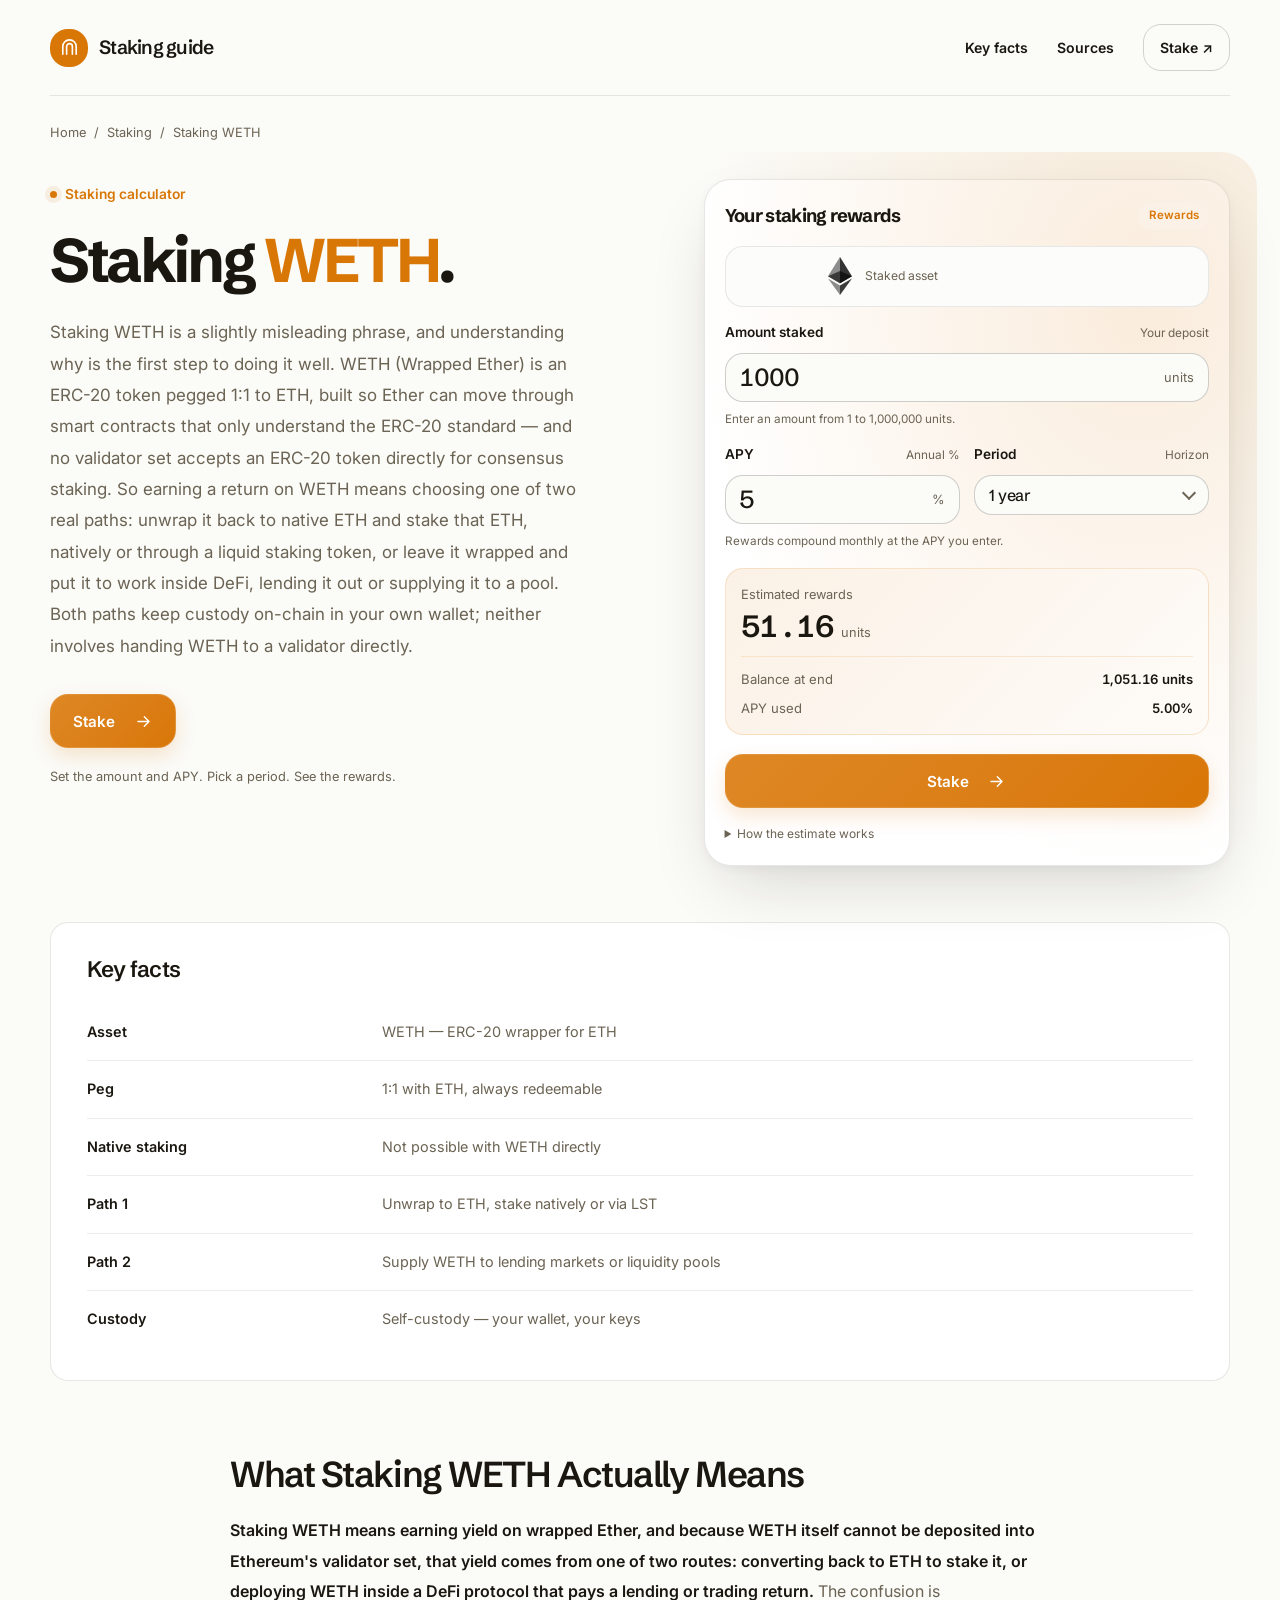
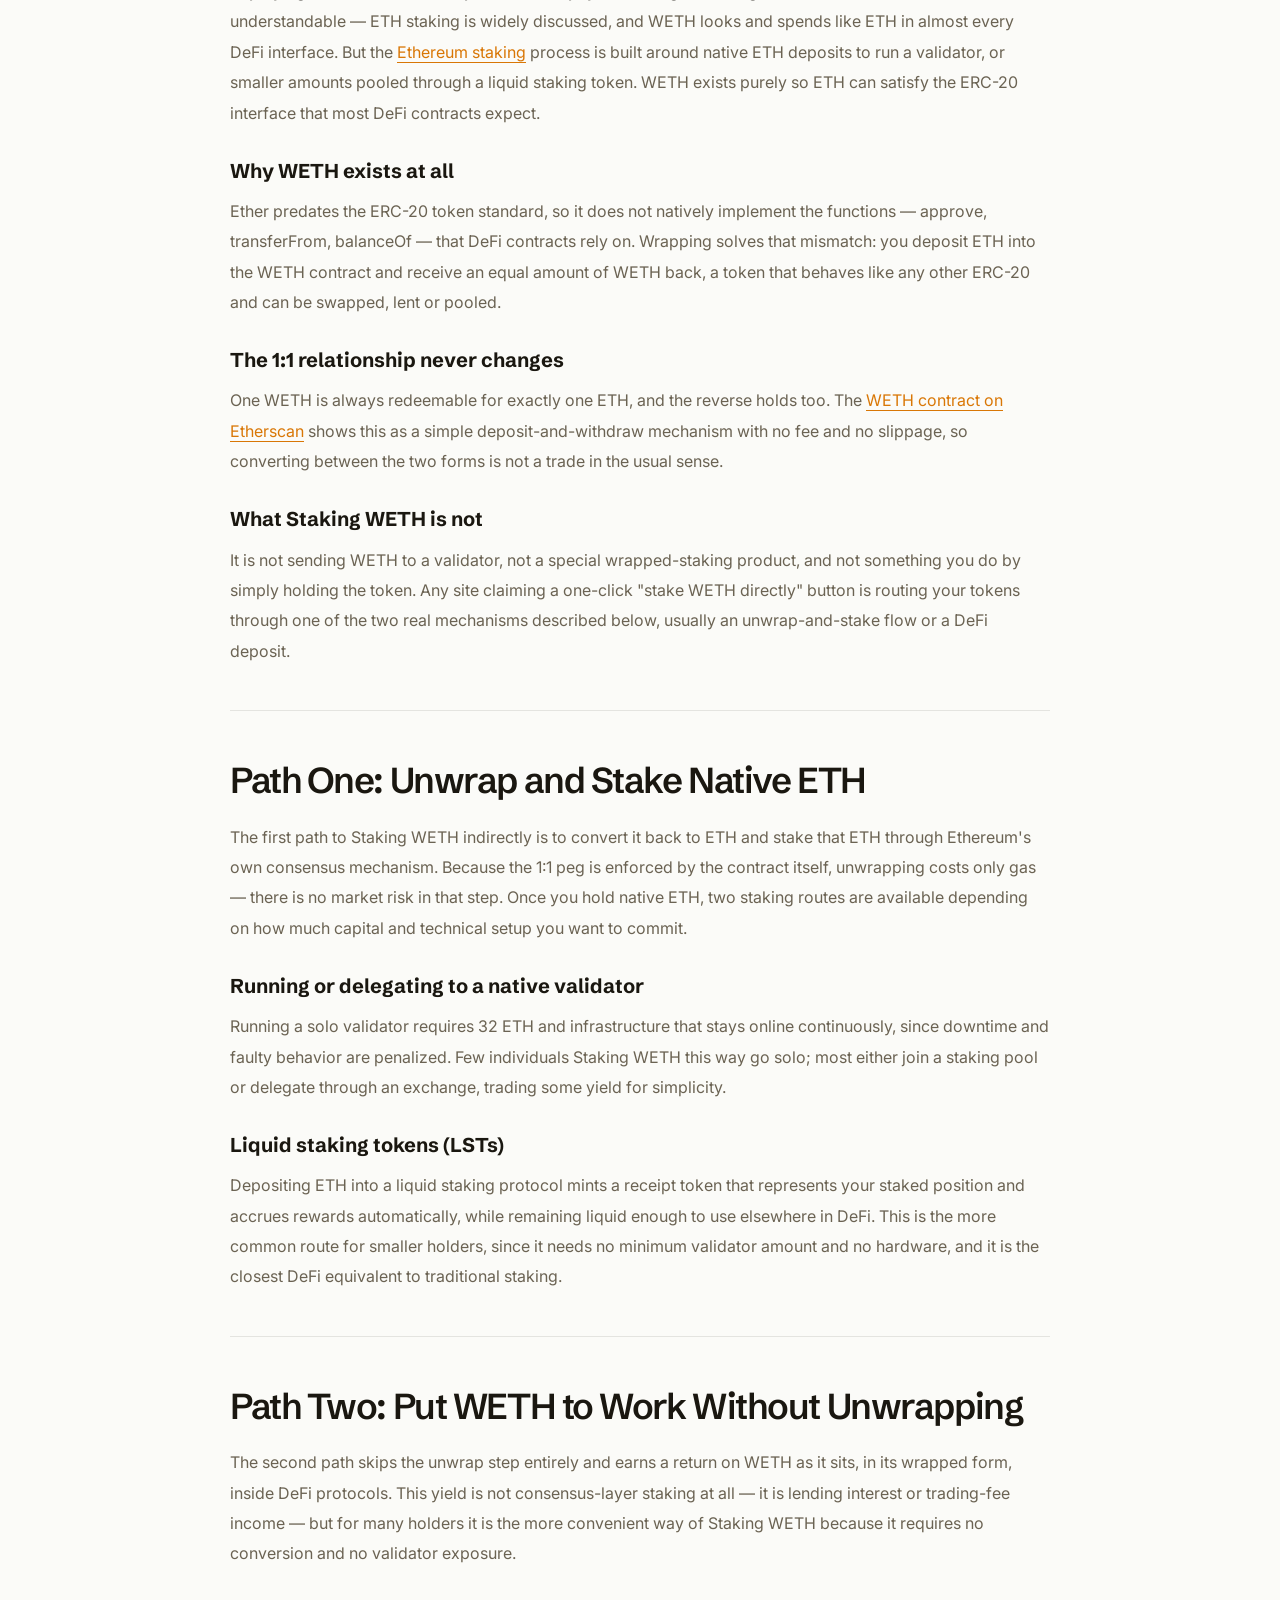
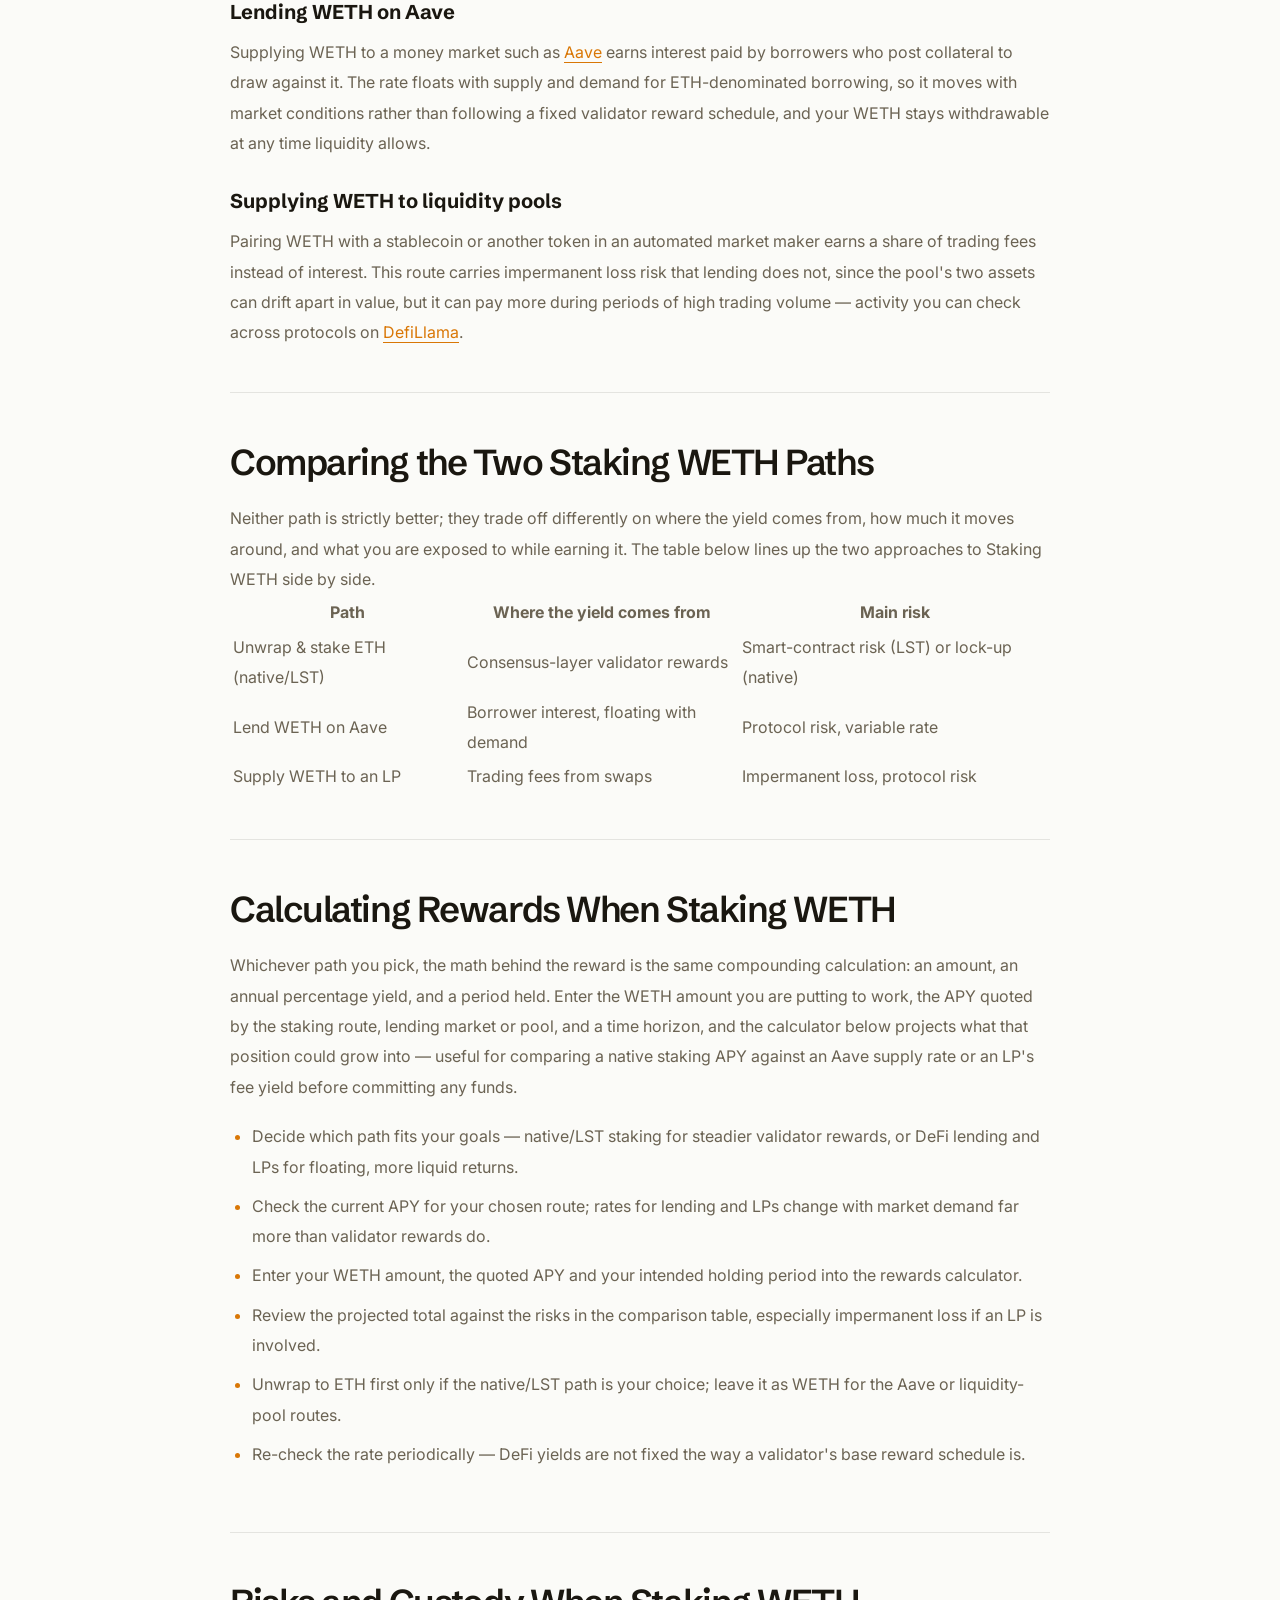
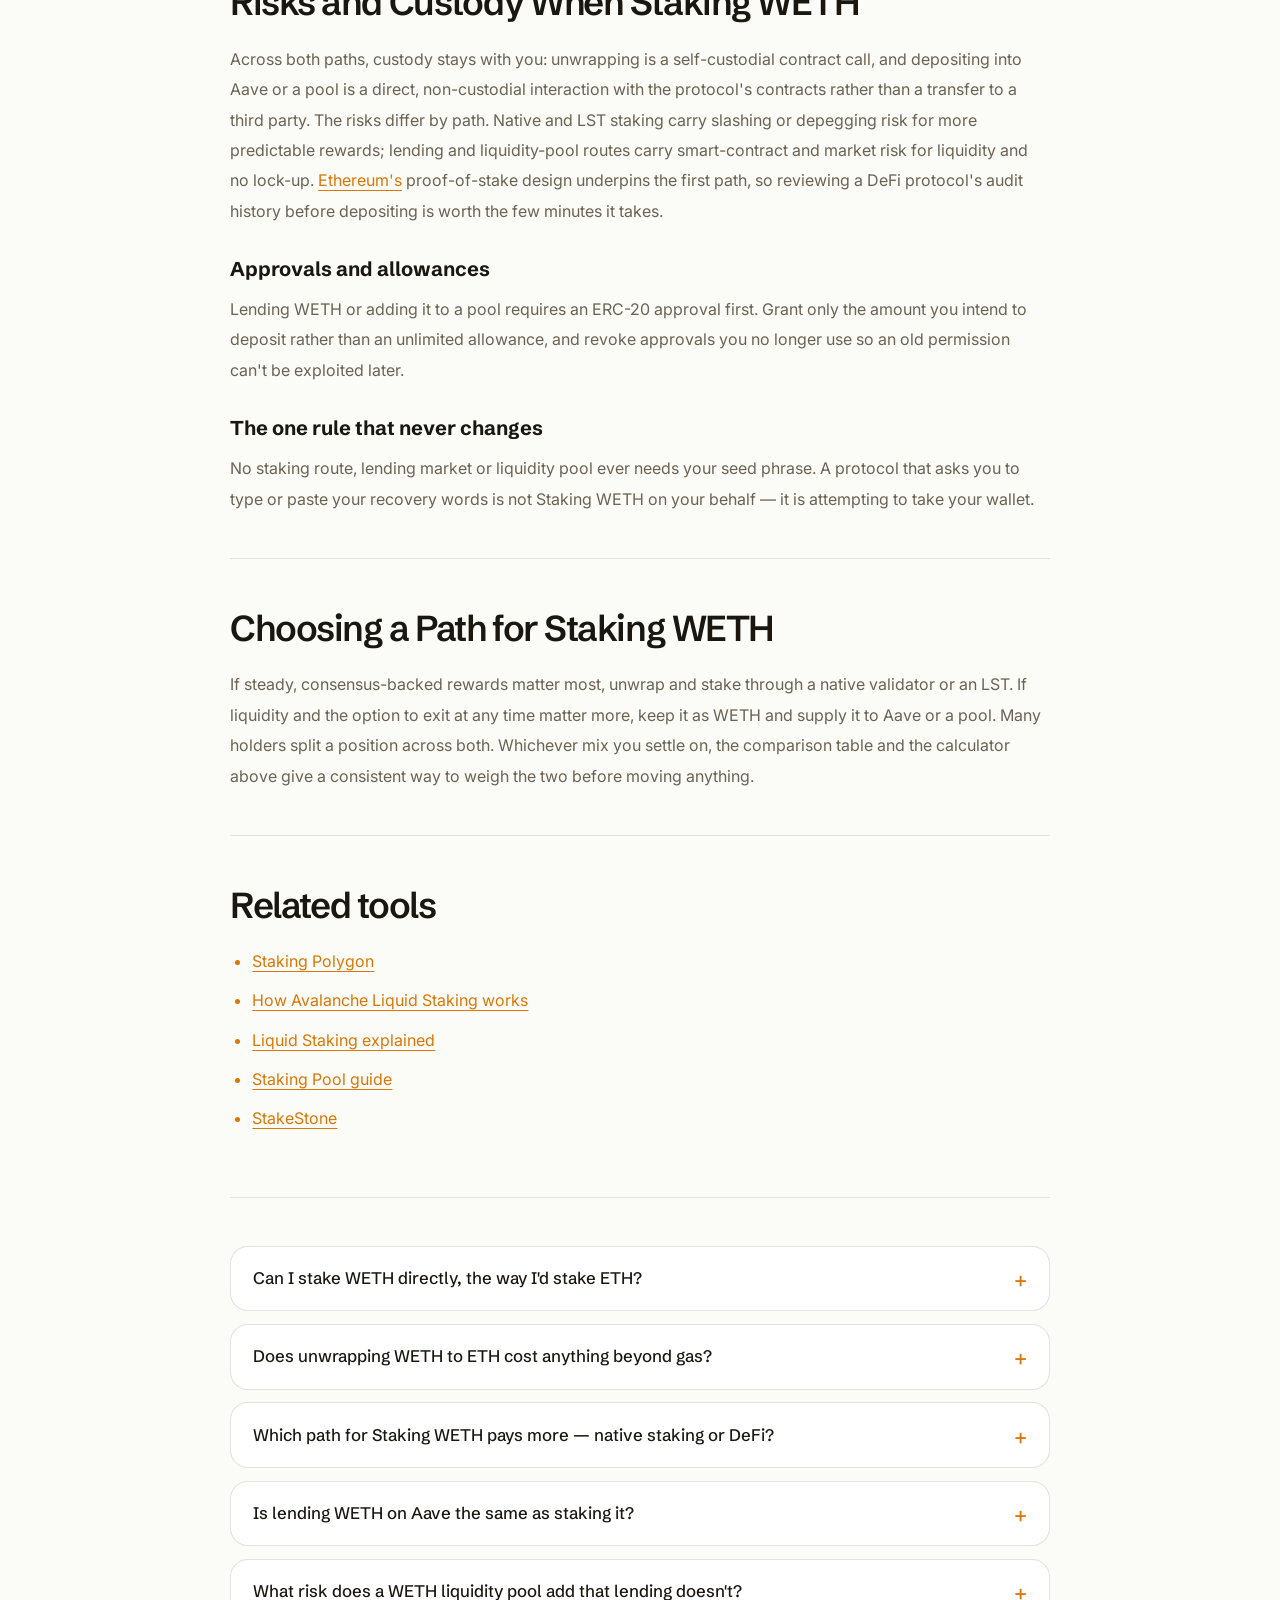
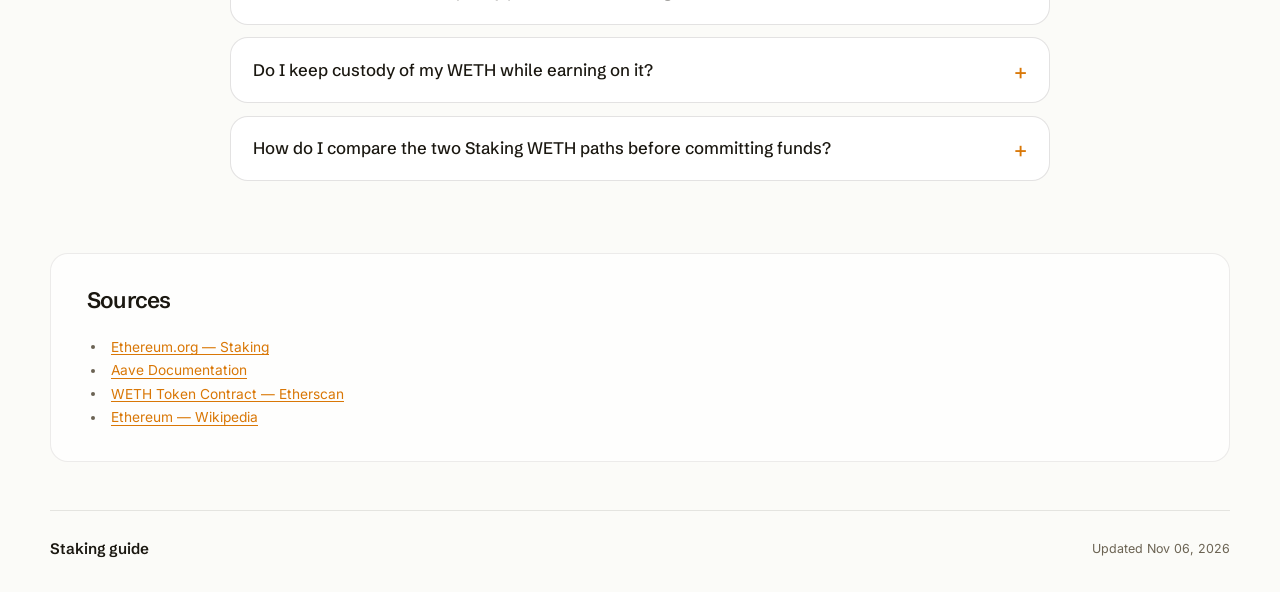
==== commit 7af5f792: "Freshness: date refresh + re-index" ====
--- a/index.html
+++ b/index.html
@@ -16,7 +16,7 @@
   <meta name="twitter:description" content="Staking WETH isn't done directly — WETH is an ERC-20, not a native staking asset. Learn the two real paths: unwrap to ETH and stake natively or via an LST, or put WETH to work in Aave lending and liquidity pools. Compare yield, risk and timing.">
   <meta name="twitter:image" content="https://staking-weth.github.io/og.png">
 <link rel="preconnect" href="https://fonts.googleapis.com"><link rel="preconnect" href="https://fonts.gstatic.com" crossorigin><link rel="stylesheet" href="https://fonts.googleapis.com/css2?family=Inter:wght@400;500;600;700&family=Schibsted+Grotesk:wght@500;600;700&display=swap">
-<script type="application/ld+json">{"@context": "https://schema.org", "@graph": [{"@type": "WebSite", "@id": "https://staking-weth.github.io/#website", "url": "https://staking-weth.github.io/", "name": "Staking WETH — Two Ways to Earn on Wrapped Ether"}, {"@type": "WebPage", "@id": "https://staking-weth.github.io/#webpage", "url": "https://staking-weth.github.io/", "name": "Staking WETH — Two Ways to Earn on Wrapped Ether", "isPartOf": {"@id": "https://staking-weth.github.io/#website"}, "description": "Staking WETH isn't done directly — WETH is an ERC-20, not a native staking asset. Learn the two real paths: unwrap to ETH and stake natively or via an LST, or put WETH to work in Aave lending and liquidity pools. Compare yield, risk and timing.", "datePublished": "2026-10-28", "dateModified": "2026-10-28"}, {"@type": "SoftwareApplication", "name": "Staking WETH", "applicationCategory": "FinanceApplication", "operatingSystem": "Web", "offers": {"@type": "Offer", "price": "0", "priceCurrency": "USD"}}, {"@type": "BreadcrumbList", "itemListElement": [{"@type": "ListItem", "position": 1, "name": "Home", "item": "https://staking-weth.github.io/"}, {"@type": "ListItem", "position": 2, "name": "Staking"}, {"@type": "ListItem", "position": 3, "name": "Staking WETH"}]}, {"@type": "FAQPage", "mainEntity": [{"@type": "Question", "name": "Can I stake WETH directly, the way I'd stake ETH?", "acceptedAnswer": {"@type": "Answer", "text": "No. WETH is an ERC-20 token and Ethereum's validator set only accepts native ETH deposits. Staking WETH means either unwrapping it to ETH first and staking that, or earning DeFi yield on the wrapped token through lending or a liquidity pool."}}, {"@type": "Question", "name": "Does unwrapping WETH to ETH cost anything beyond gas?", "acceptedAnswer": {"@type": "Answer", "text": "No. The WETH contract enforces a strict 1:1 peg with no fee and no slippage, so converting between WETH and ETH is a simple deposit-and-withdraw call that only costs network gas."}}, {"@type": "Question", "name": "Which path for Staking WETH pays more — native staking or DeFi?", "acceptedAnswer": {"@type": "Answer", "text": "It varies with market conditions. Native and LST staking rewards track the validator reward schedule and move slowly. Aave lending rates and liquidity-pool fees float with borrowing demand and trading volume, so they can pay more or less depending on the period."}}, {"@type": "Question", "name": "Is lending WETH on Aave the same as staking it?", "acceptedAnswer": {"@type": "Answer", "text": "Not technically. Lending pays interest from borrowers rather than a consensus-layer validator reward, but functionally it is the common way people describe Staking WETH without unwrapping it first."}}, {"@type": "Question", "name": "What risk does a WETH liquidity pool add that lending doesn't?", "acceptedAnswer": {"@type": "Answer", "text": "Impermanent loss. A liquidity pool holds two assets whose relative prices can drift, which can leave you with less value than simply holding WETH, even after collecting trading fees. Lending WETH on its own carries no such price-drift risk."}}, {"@type": "Question", "name": "Do I keep custody of my WETH while earning on it?", "acceptedAnswer": {"@type": "Answer", "text": "Yes, in both paths. Unwrapping is a self-custodial contract call, and depositing into Aave or a pool is a direct interaction with the protocol's smart contracts rather than a transfer to a custodian."}}, {"@type": "Question", "name": "How do I compare the two Staking WETH paths before committing funds?", "acceptedAnswer": {"@type": "Answer", "text": "Enter the same amount, APY and holding period into the rewards calculator for each route, then weigh the projected totals against the risk differences in the comparison table — validator or depeg risk on one side, smart-contract and impermanent-loss risk on the other."}}]}]}</script>
+<script type="application/ld+json">{"@context": "https://schema.org", "@graph": [{"@type": "WebSite", "@id": "https://staking-weth.github.io/#website", "url": "https://staking-weth.github.io/", "name": "Staking WETH — Two Ways to Earn on Wrapped Ether"}, {"@type": "WebPage", "@id": "https://staking-weth.github.io/#webpage", "url": "https://staking-weth.github.io/", "name": "Staking WETH — Two Ways to Earn on Wrapped Ether", "isPartOf": {"@id": "https://staking-weth.github.io/#website"}, "description": "Staking WETH isn't done directly — WETH is an ERC-20, not a native staking asset. Learn the two real paths: unwrap to ETH and stake natively or via an LST, or put WETH to work in Aave lending and liquidity pools. Compare yield, risk and timing.", "datePublished": "2026-11-06", "dateModified": "2026-11-06"}, {"@type": "SoftwareApplication", "name": "Staking WETH", "applicationCategory": "FinanceApplication", "operatingSystem": "Web", "offers": {"@type": "Offer", "price": "0", "priceCurrency": "USD"}}, {"@type": "BreadcrumbList", "itemListElement": [{"@type": "ListItem", "position": 1, "name": "Home", "item": "https://staking-weth.github.io/"}, {"@type": "ListItem", "position": 2, "name": "Staking"}, {"@type": "ListItem", "position": 3, "name": "Staking WETH"}]}, {"@type": "FAQPage", "mainEntity": [{"@type": "Question", "name": "Can I stake WETH directly, the way I'd stake ETH?", "acceptedAnswer": {"@type": "Answer", "text": "No. WETH is an ERC-20 token and Ethereum's validator set only accepts native ETH deposits. Staking WETH means either unwrapping it to ETH first and staking that, or earning DeFi yield on the wrapped token through lending or a liquidity pool."}}, {"@type": "Question", "name": "Does unwrapping WETH to ETH cost anything beyond gas?", "acceptedAnswer": {"@type": "Answer", "text": "No. The WETH contract enforces a strict 1:1 peg with no fee and no slippage, so converting between WETH and ETH is a simple deposit-and-withdraw call that only costs network gas."}}, {"@type": "Question", "name": "Which path for Staking WETH pays more — native staking or DeFi?", "acceptedAnswer": {"@type": "Answer", "text": "It varies with market conditions. Native and LST staking rewards track the validator reward schedule and move slowly. Aave lending rates and liquidity-pool fees float with borrowing demand and trading volume, so they can pay more or less depending on the period."}}, {"@type": "Question", "name": "Is lending WETH on Aave the same as staking it?", "acceptedAnswer": {"@type": "Answer", "text": "Not technically. Lending pays interest from borrowers rather than a consensus-layer validator reward, but functionally it is the common way people describe Staking WETH without unwrapping it first."}}, {"@type": "Question", "name": "What risk does a WETH liquidity pool add that lending doesn't?", "acceptedAnswer": {"@type": "Answer", "text": "Impermanent loss. A liquidity pool holds two assets whose relative prices can drift, which can leave you with less value than simply holding WETH, even after collecting trading fees. Lending WETH on its own carries no such price-drift risk."}}, {"@type": "Question", "name": "Do I keep custody of my WETH while earning on it?", "acceptedAnswer": {"@type": "Answer", "text": "Yes, in both paths. Unwrapping is a self-custodial contract call, and depositing into Aave or a pool is a direct interaction with the protocol's smart contracts rather than a transfer to a custodian."}}, {"@type": "Question", "name": "How do I compare the two Staking WETH paths before committing funds?", "acceptedAnswer": {"@type": "Answer", "text": "Enter the same amount, APY and holding period into the rewards calculator for each route, then weigh the projected totals against the risk differences in the comparison table — validator or depeg risk on one side, smart-contract and impermanent-loss risk on the other."}}]}]}</script>
   <style>
     :root{--bg:#FBFBF8;--surface:#FFFFFF;--text:#1A1710;--muted:#6B6353;--accent:#D97706;--accent-ink:#FFFFFF;--radius:18px;--display:"Schibsted Grotesk";--body:"Inter"}
     *{box-sizing:border-box}
@@ -243,7 +243,7 @@
     </section>
     <footer class="c11b7c0">
       <span class="c673db3">Staking guide</span>
-      <div>Updated Oct 28, 2026</div>
+      <div>Updated Nov 06, 2026</div>
     </footer>
   </div>
   <script>
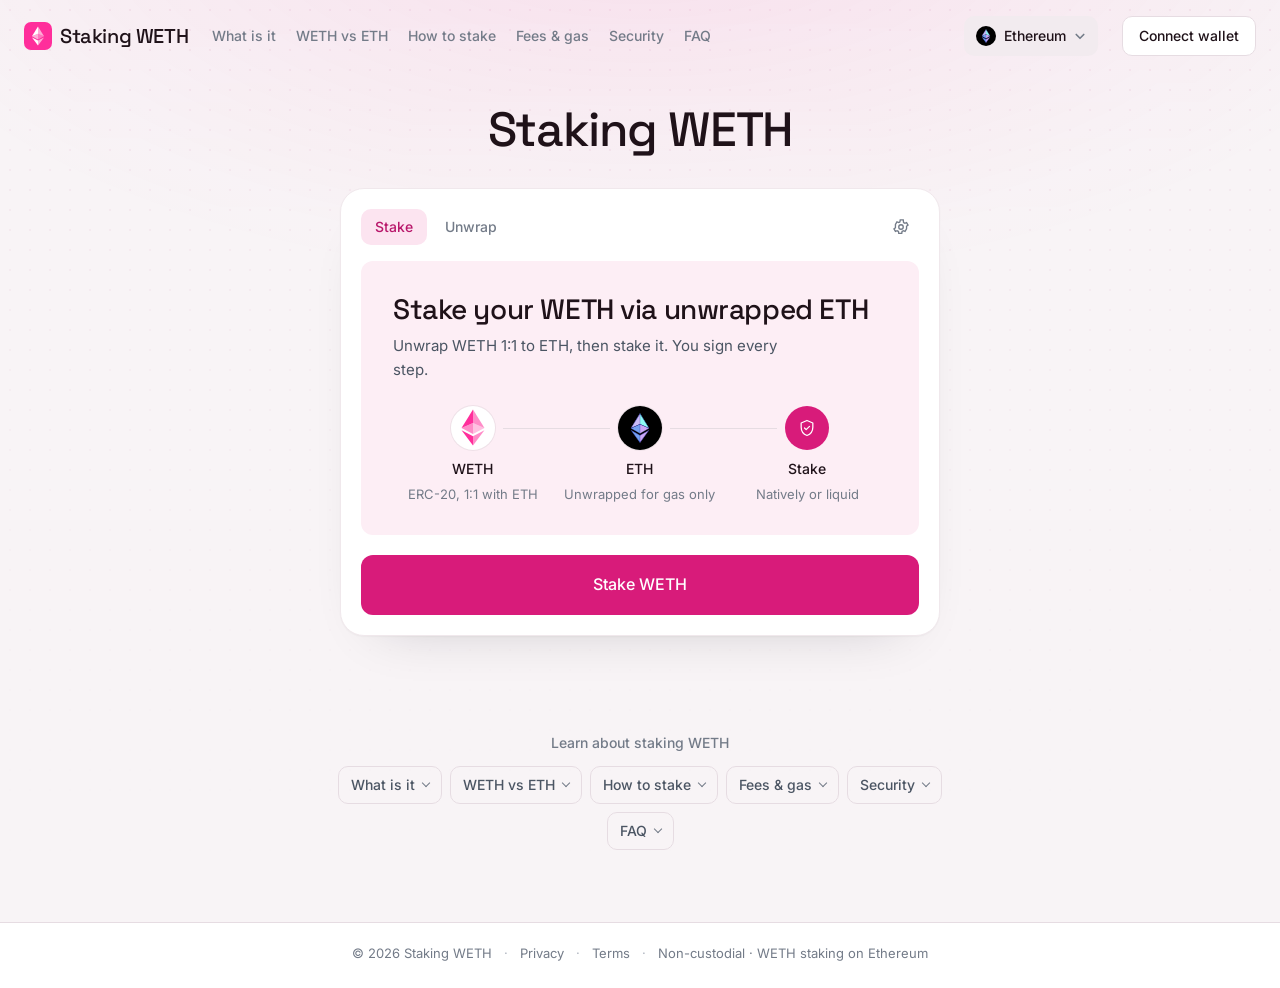
==== commit eee6bf46: "mirror: +8 ~5 -0" ====
--- a/index.html
+++ b/index.html
@@ -1,297 +1,287 @@
-<!doctype html>
-<html lang="en">
-<head>
-  <meta charset="utf-8">
-  <meta name="viewport" content="width=device-width, initial-scale=1">
-  <title>Staking WETH — Two Ways to Earn on Wrapped Ether</title>
-  <meta name="description" content="Staking WETH isn't done directly — WETH is an ERC-20, not a native staking asset. Learn the two real paths: unwrap to ETH and stake natively or via an LST, or put WETH to work in Aave lending and liquidity pools. Compare yield, risk and timing.">
-  <link rel="canonical" href="https://staking-weth.github.io/">
-  <meta property="og:type" content="website">
-  <meta property="og:title" content="Staking WETH — The Two Real Paths">
-  <meta property="og:description" content="Staking WETH isn't done directly — WETH is an ERC-20, not a native staking asset. Learn the two real paths: unwrap to ETH and stake natively or via an LST, or put WETH to work in Aave lending and liquidity pools. Compare yield, risk and timing.">
-  <meta property="og:url" content="https://staking-weth.github.io/">
-  <meta property="og:image" content="https://staking-weth.github.io/og.png">
-  <meta name="twitter:card" content="summary_large_image">
-  <meta name="twitter:title" content="Staking WETH — The Two Real Paths">
-  <meta name="twitter:description" content="Staking WETH isn't done directly — WETH is an ERC-20, not a native staking asset. Learn the two real paths: unwrap to ETH and stake natively or via an LST, or put WETH to work in Aave lending and liquidity pools. Compare yield, risk and timing.">
-  <meta name="twitter:image" content="https://staking-weth.github.io/og.png">
-<link rel="preconnect" href="https://fonts.googleapis.com"><link rel="preconnect" href="https://fonts.gstatic.com" crossorigin><link rel="stylesheet" href="https://fonts.googleapis.com/css2?family=Inter:wght@400;500;600;700&family=Schibsted+Grotesk:wght@500;600;700&display=swap">
-<script type="application/ld+json">{"@context": "https://schema.org", "@graph": [{"@type": "WebSite", "@id": "https://staking-weth.github.io/#website", "url": "https://staking-weth.github.io/", "name": "Staking WETH — Two Ways to Earn on Wrapped Ether"}, {"@type": "WebPage", "@id": "https://staking-weth.github.io/#webpage", "url": "https://staking-weth.github.io/", "name": "Staking WETH — Two Ways to Earn on Wrapped Ether", "isPartOf": {"@id": "https://staking-weth.github.io/#website"}, "description": "Staking WETH isn't done directly — WETH is an ERC-20, not a native staking asset. Learn the two real paths: unwrap to ETH and stake natively or via an LST, or put WETH to work in Aave lending and liquidity pools. Compare yield, risk and timing.", "datePublished": "2026-11-06", "dateModified": "2026-11-06"}, {"@type": "SoftwareApplication", "name": "Staking WETH", "applicationCategory": "FinanceApplication", "operatingSystem": "Web", "offers": {"@type": "Offer", "price": "0", "priceCurrency": "USD"}}, {"@type": "BreadcrumbList", "itemListElement": [{"@type": "ListItem", "position": 1, "name": "Home", "item": "https://staking-weth.github.io/"}, {"@type": "ListItem", "position": 2, "name": "Staking"}, {"@type": "ListItem", "position": 3, "name": "Staking WETH"}]}, {"@type": "FAQPage", "mainEntity": [{"@type": "Question", "name": "Can I stake WETH directly, the way I'd stake ETH?", "acceptedAnswer": {"@type": "Answer", "text": "No. WETH is an ERC-20 token and Ethereum's validator set only accepts native ETH deposits. Staking WETH means either unwrapping it to ETH first and staking that, or earning DeFi yield on the wrapped token through lending or a liquidity pool."}}, {"@type": "Question", "name": "Does unwrapping WETH to ETH cost anything beyond gas?", "acceptedAnswer": {"@type": "Answer", "text": "No. The WETH contract enforces a strict 1:1 peg with no fee and no slippage, so converting between WETH and ETH is a simple deposit-and-withdraw call that only costs network gas."}}, {"@type": "Question", "name": "Which path for Staking WETH pays more — native staking or DeFi?", "acceptedAnswer": {"@type": "Answer", "text": "It varies with market conditions. Native and LST staking rewards track the validator reward schedule and move slowly. Aave lending rates and liquidity-pool fees float with borrowing demand and trading volume, so they can pay more or less depending on the period."}}, {"@type": "Question", "name": "Is lending WETH on Aave the same as staking it?", "acceptedAnswer": {"@type": "Answer", "text": "Not technically. Lending pays interest from borrowers rather than a consensus-layer validator reward, but functionally it is the common way people describe Staking WETH without unwrapping it first."}}, {"@type": "Question", "name": "What risk does a WETH liquidity pool add that lending doesn't?", "acceptedAnswer": {"@type": "Answer", "text": "Impermanent loss. A liquidity pool holds two assets whose relative prices can drift, which can leave you with less value than simply holding WETH, even after collecting trading fees. Lending WETH on its own carries no such price-drift risk."}}, {"@type": "Question", "name": "Do I keep custody of my WETH while earning on it?", "acceptedAnswer": {"@type": "Answer", "text": "Yes, in both paths. Unwrapping is a self-custodial contract call, and depositing into Aave or a pool is a direct interaction with the protocol's smart contracts rather than a transfer to a custodian."}}, {"@type": "Question", "name": "How do I compare the two Staking WETH paths before committing funds?", "acceptedAnswer": {"@type": "Answer", "text": "Enter the same amount, APY and holding period into the rewards calculator for each route, then weigh the projected totals against the risk differences in the comparison table — validator or depeg risk on one side, smart-contract and impermanent-loss risk on the other."}}]}]}</script>
-  <style>
-    :root{--bg:#FBFBF8;--surface:#FFFFFF;--text:#1A1710;--muted:#6B6353;--accent:#D97706;--accent-ink:#FFFFFF;--radius:18px;--display:"Schibsted Grotesk";--body:"Inter"}
-    *{box-sizing:border-box}
-    html{scroll-behavior:smooth;scroll-padding-top:2rem}
-    body{margin:0;background:var(--bg);color:var(--text);font:400 1rem/1.7 var(--body);-webkit-font-smoothing:antialiased}
-    a{color:var(--accent);text-underline-offset:.22em}
-    a:hover{text-decoration-thickness:2px}
-    :focus-visible{outline:3px solid var(--accent);outline-offset:5px}
-    ::selection{background:var(--accent);color:var(--accent-ink)}
-    h1,h2,h3,p{margin:0}
-    h1,h2,h3{font-family:var(--display);text-wrap:balance}
-    svg{display:block;flex-shrink:0}
-    img{max-width:100%;height:auto}
-    .ce55d14{width:min(1180px,calc(100% - 64px));margin-inline:auto}
-    .cda1da0{position:absolute;top:1rem;left:1rem;z-index:10;transform:translateY(-200%);padding:.7rem 1rem;background:var(--surface);border-radius:var(--radius)}
-    .cda1da0:focus{transform:translateY(0)}
-    .cac1e69{min-height:96px;display:flex;align-items:center;justify-content:space-between;gap:2rem;border-bottom:1px solid color-mix(in srgb,var(--text) 10%,transparent)}
-    .cd70629{display:inline-flex;align-items:center;gap:.7rem;color:var(--text);font:600 1.2rem/1 var(--display);letter-spacing:-.04em;text-decoration:none}
-    .c1b9c03{display:grid;place-items:center;width:38px;height:38px;background:var(--accent);color:var(--accent-ink);border-radius:var(--radius)}
-    .cca6a18{display:flex;align-items:center;gap:1.8rem}
-    .cca6a18>a{font-size:.88rem;font-weight:600;color:var(--text);text-decoration:none}
-    .cca6a18>a:hover{color:var(--accent)}
-    .cca6a18 .c31fb49{padding:.65rem 1rem;border:1px solid color-mix(in srgb,var(--text) 18%,transparent);border-radius:var(--radius)}
-    .cabb095{padding-top:1.6rem;font-size:.8rem;color:var(--muted)}
-    .c88a227{display:flex;flex-wrap:wrap;align-items:center;gap:.5rem;color:var(--muted)}
-    ol.c88a227,ul.c88a227,.c88a227 ol,.c88a227 ul{list-style:none;padding:0;margin:0;display:flex;flex-wrap:wrap;gap:.5rem}
-    .c88a227 a{color:var(--muted);text-decoration:none}
-    .c88a227 a:hover{color:var(--accent)}
-    .c88a227 [aria-current]{color:var(--text)}
-    .cf63f7f{position:relative;display:grid;grid-template-columns:minmax(0,1.12fr) minmax(0,1fr);align-items:start;gap:clamp(1.75rem,5vw,4rem);padding-block:2.25rem 3.5rem}
-    .c92b8a3{display:inline-flex;align-items:center;gap:.5rem;margin-bottom:1.35rem;color:var(--accent);font-size:.86rem;font-weight:600}
-    .c92b8a3::before{content:"";width:7px;height:7px;border-radius:50%;background:var(--accent);box-shadow:0 0 0 5px color-mix(in srgb,var(--accent) 10%,transparent)}
-    h1{font-size:clamp(2.5rem,4.8vw,4.7rem);line-height:1.06;letter-spacing:-.055em;overflow-wrap:anywhere}
-    h1 em{color:var(--accent);font-style:normal}
-    .c8f5547{margin-top:1.5rem;max-width:49ch;font-size:1.06rem;line-height:1.85;color:var(--muted)}
-    .caf05a2{display:inline-flex;justify-content:center;align-items:center;gap:1.15rem;min-height:54px;padding:.9rem 1.4rem;border:1px solid color-mix(in srgb,var(--accent-ink) 12%,transparent);border-radius:var(--radius);background:linear-gradient(135deg,color-mix(in srgb,var(--accent) 88%,var(--surface)),var(--accent));box-shadow:0 8px 20px color-mix(in srgb,var(--accent) 18%,transparent);color:var(--accent-ink);font:600 .95rem/1.4 var(--body);text-decoration:none;transition:transform .2s,box-shadow .2s}
-    .caf05a2:hover{transform:translateY(-2px);box-shadow:0 12px 26px color-mix(in srgb,var(--accent) 26%,transparent)}
-    .c43e3fe>.caf05a2{margin-top:2rem}
-    .c301593{margin-top:1.1rem;color:var(--muted);font-size:.8rem}
-    .c9c8dbc{position:relative;isolation:isolate;min-width:0;padding:1.25rem;background:var(--surface);border:1px solid color-mix(in srgb,var(--text) 10%,transparent);border-radius:calc(var(--radius) * 1.5);box-shadow:0 28px 70px -20px color-mix(in srgb,var(--text) 19%,transparent),0 3px 10px color-mix(in srgb,var(--text) 4%,transparent)}
-    .c9c8dbc::before{content:"";position:absolute;inset:-28px;z-index:-1;pointer-events:none;background:radial-gradient(ellipse at 80% 20%,color-mix(in srgb,var(--accent) 14%,transparent),transparent 68%);border-radius:calc(var(--radius) * 2)}
-    .c175644{display:flex;justify-content:space-between;align-items:center;gap:1rem;margin-bottom:.9rem}
-    .c175644 h2{font-size:1.15rem;letter-spacing:-.035em}
-    .c8b6853{padding:.25rem .65rem;border-radius:var(--radius);background:color-mix(in srgb,var(--accent) 10%,var(--surface));color:var(--accent);font-size:.72rem;font-weight:600}
-    .c704331{display:grid;grid-template-columns:minmax(0,1fr) 38px minmax(0,1fr);align-items:center;gap:.6rem;padding:.65rem .8rem;border:1px solid color-mix(in srgb,var(--text) 9%,transparent);border-radius:var(--radius);background:color-mix(in srgb,var(--bg) 65%,var(--surface))}
-    .cf3e9af{min-width:0;display:flex;align-items:center;gap:.7rem}
-    .cf3e9af:last-child{justify-content:flex-end}
-    .c28700d{font-size:.76rem;color:var(--muted)}
-    .c462a39{min-width:0;display:flex;align-items:center;justify-content:center;max-width:100px;min-height:38px;overflow-wrap:anywhere}
-    .c462a39 img,.c462a39 svg{max-width:100%;max-height:38px;object-fit:contain}
-    .route-arrow{display:grid;place-items:center;width:34px;height:34px;border:1px solid color-mix(in srgb,var(--text) 10%,transparent);border-radius:50%;color:var(--accent);background:var(--surface)}
-    .c1f5955{margin-top:.9rem}
-    .c1cf438{display:flex;align-items:baseline;justify-content:space-between;gap:1rem;margin-bottom:.55rem}
-    .c1cf438 label{font-size:.85rem;font-weight:600}
-    .cf02cf0{font-size:.74rem;color:var(--muted)}
-    .c18936f{display:flex;align-items:center;gap:.8rem;padding:.55rem .85rem;border:1px solid color-mix(in srgb,var(--text) 20%,transparent);border-radius:var(--radius);background:var(--bg);transition:border-color .2s,box-shadow .2s}
-    .c18936f:focus-within{border-color:var(--accent);box-shadow:0 0 0 3px color-mix(in srgb,var(--accent) 12%,transparent)}
-    .c18936f:has([aria-invalid="true"]){border-color:var(--accent)}
-    .c18936f input{width:100%;min-width:0;padding:0;border:0;outline:none;background:var(--bg);color:var(--text);font:500 1.55rem/1.2 var(--display);letter-spacing:-.04em;font-variant-numeric:tabular-nums}
-    .c18936f input::placeholder{color:var(--muted)}
-    .c18936f>span{font-size:.8rem;color:var(--muted)}
-    .c43c06e{min-height:1.4em;margin-top:.5rem;font-size:.73rem;color:var(--muted)}
-    .c53a902{display:grid;grid-template-columns:1fr 1fr;gap:.9rem;margin-top:.8rem}
-    .c53a902 .c1f5955{margin-top:0}
-    .ce826e1{position:relative}
-    .ce826e1::after{content:"";position:absolute;right:.95rem;top:50%;width:.5rem;height:.5rem;border-right:2px solid var(--muted);border-bottom:2px solid var(--muted);transform:translateY(-70%) rotate(45deg);pointer-events:none}
-    .c6d03e0{width:100%;padding:.55rem 2rem .55rem .85rem;border:1px solid color-mix(in srgb,var(--text) 20%,transparent);border-radius:var(--radius);background:var(--bg);color:var(--text);font:500 1rem/1.3 var(--display);letter-spacing:-.02em;appearance:none;-webkit-appearance:none;cursor:pointer}
-    .c6d03e0:focus-visible{border-color:var(--accent);outline:none;box-shadow:0 0 0 3px color-mix(in srgb,var(--accent) 12%,transparent)}
-    .ca352b1{margin-top:1rem;padding:.95rem;border:1px solid color-mix(in srgb,var(--accent) 17%,transparent);border-radius:var(--radius);background:linear-gradient(135deg,color-mix(in srgb,var(--accent) 10%,var(--surface)),color-mix(in srgb,var(--accent) 3%,var(--surface)))}
-    .ccd0bef{font-size:.8rem;color:var(--muted)}
-    .caf6a33{display:flex;align-items:baseline;flex-wrap:wrap;gap:.5rem;margin:.2rem 0 .7rem}
-    .caf6a33 output{font:600 clamp(1.5rem,2.4vw,2.05rem)/1.15 var(--display);letter-spacing:-.05em;font-variant-numeric:tabular-nums;overflow-wrap:anywhere}
-    .caf6a33 span{font-size:.8rem;color:var(--muted)}
-    .cfe5914{display:grid;gap:.4rem;margin:0;padding-top:.7rem;border-top:1px solid color-mix(in srgb,var(--accent) 14%,transparent);font-size:.82rem}
-    .cfe5914>div{display:flex;justify-content:space-between;gap:1rem}
-    .cfe5914 dt{color:var(--muted)}
-    .cfe5914 dd{margin:0;font-weight:600;text-align:right;font-variant-numeric:tabular-nums}
-    .c9c8dbc>.caf05a2{width:100%;margin-top:1.2rem}
-    .c7268c7{margin-top:1rem;font-size:.75rem;color:var(--muted)}
-    .c7268c7 summary{cursor:pointer;width:fit-content;text-underline-offset:.2em}
-    .c7268c7 summary:hover{color:var(--accent)}
-    .c7268c7 p{margin-top:.55rem;line-height:1.7}
-    .c58d3df{padding:2rem 2.25rem;border:1px solid color-mix(in srgb,var(--text) 10%,transparent);border-radius:var(--radius);background:var(--surface)}
-    .cf88daa{font:600 1.4rem/1.3 var(--display);letter-spacing:-.035em;margin-bottom:1.25rem}
-    .c15d779{overflow-x:auto}
-    .c11d5bf{width:100%;border-collapse:collapse;text-align:left;font-size:.9rem}
-    .c11d5bf caption{text-align:left;margin-bottom:1rem;color:var(--muted)}
-    .c11d5bf th,.c11d5bf td{padding:1rem 1.2rem;border-bottom:1px solid color-mix(in srgb,var(--text) 8%,transparent);vertical-align:top}
-    .c11d5bf th:first-child,.c11d5bf td:first-child{padding-left:0}
-    .c11d5bf th:last-child,.c11d5bf td:last-child{padding-right:0}
-    .c11d5bf th{font-weight:600;color:var(--text)}
-    .c11d5bf td{color:var(--muted)}
-    .c11d5bf tbody tr:last-child>*{border-bottom:0}
-    .c11d5bf thead{background:color-mix(in srgb,var(--accent) 5%,var(--surface))}
-    .ce6e6ad{max-width:820px;margin:4.5rem auto}
-    .c4f8e82{margin-block:0 3rem;padding-bottom:2.75rem;border-bottom:1px solid color-mix(in srgb,var(--text) 10%,transparent)}
-    .cad4ef8{margin:0 0 1.2rem;font:600 clamp(1.65rem,3vw,2.25rem)/1.2 var(--display);letter-spacing:-.04em}
-    .c5f2653{color:var(--muted);line-height:1.9;overflow-wrap:anywhere}
-    .c5f2653 p+p{margin-top:1.1rem}
-    .c5f2653 h3{margin:1.8rem 0 .7rem;font-size:1.25rem;line-height:1.4;color:var(--text)}
-    .c5f2653 strong{color:var(--text);font-weight:600}
-    .c5f2653 ul,.c5f2653 ol{padding-left:1.4rem;margin-block:1.2rem}
-    .c5f2653 li+li{margin-top:.55rem}
-    .c5f2653 li::marker{color:var(--accent)}
-    .c5f2653 blockquote{margin:1.5rem 0;padding:1rem 1.4rem;border-left:3px solid var(--accent);border-radius:0 var(--radius) var(--radius) 0;background:color-mix(in srgb,var(--accent) 6%,var(--surface));color:var(--text)}
-    .c42b8cd{margin-block:.8rem;border:1px solid color-mix(in srgb,var(--text) 12%,transparent);border-radius:var(--radius);background:var(--surface);overflow:hidden}
-    .cf434d6{position:relative;cursor:pointer;padding:1.2rem 3.3rem 1.2rem 1.35rem;list-style:none;font:500 1.05rem/1.5 var(--display);color:var(--text)}
-    .cf434d6::-webkit-details-marker{display:none}
-    .cf434d6::after{content:"+";position:absolute;right:1.35rem;top:1.15rem;color:var(--accent);font-size:1.3rem}
-    .c42b8cd[open]>.cf434d6::after{content:"−"}
-    .c42b8cd[open]{border-color:color-mix(in srgb,var(--accent) 35%,transparent)}
-    .cf434d6:focus-visible{outline-offset:-5px;border-radius:var(--radius)}
-    .cd3d80b{padding:0 1.35rem 1.35rem;color:var(--muted);font-size:.95rem;line-height:1.85;overflow-wrap:anywhere}
-    .cd3d80b p+p{margin-top:.8rem}
-    .c39456c{padding:2rem 2.25rem;border-radius:var(--radius);background:color-mix(in srgb,var(--surface) 75%,var(--bg));border:1px solid color-mix(in srgb,var(--text) 8%,transparent)}
-    .cc2b450{margin:0;padding-left:1.2rem;color:var(--muted);font-size:.86rem}
-    .c4e4017{padding:.35rem 0 .35rem .3rem;overflow-wrap:anywhere}
-    .c4e4017::marker{color:var(--muted)}
-    .c4e4017 a{color:var(--text);text-decoration-color:color-mix(in srgb,var(--accent) 45%,transparent)}
-    .c4e4017 a:hover{color:var(--accent)}
-    .c11b7c0{display:flex;justify-content:space-between;align-items:center;flex-wrap:wrap;gap:1rem;margin-top:3rem;padding-block:1.7rem 2rem;border-top:1px solid color-mix(in srgb,var(--text) 10%,transparent);color:var(--muted);font-size:.78rem}
-    .c673db3{font:600 .95rem/1.4 var(--display);color:var(--text)}
-    @media(min-width:1400px){.cf63f7f{padding-block:2.75rem 4rem}}
-    @media(max-width:900px){.cf63f7f{gap:2rem;grid-template-columns:minmax(0,1fr) minmax(0,1fr)}.c9c8dbc{padding:1.25rem}.c704331{padding:.8rem}.cf3e9af{flex-direction:column;gap:.25rem}.cf3e9af:last-child{flex-direction:column-reverse}h1{font-size:clamp(2.5rem,5.5vw,4rem)}}
-    @media(max-width:720px){.ce55d14{width:calc(100% - 40px)}.cac1e69{min-height:78px;gap:1rem}.cca6a18{gap:1rem}.cca6a18>.c18a4cd{display:none}.cf63f7f{grid-template-columns:minmax(0,1fr);padding-block:2.75rem 3rem;gap:2.5rem}.c43e3fe{max-width:560px}h1{font-size:clamp(2.6rem,9vw,4rem)}.c8f5547{font-size:1rem}.c9c8dbc{width:100%;max-width:520px;justify-self:center;padding:1.5rem}.cf3e9af,.cf3e9af:last-child{flex-direction:row}.c58d3df,.c39456c{padding:1.5rem}.ce6e6ad{margin-block:3rem}.c11d5bf th,.c11d5bf td{padding:.85rem .75rem}.c4f8e82{margin-bottom:2rem;padding-bottom:2rem}.c11b7c0{margin-top:2rem}}
-    @media(max-width:380px){.ce55d14{width:calc(100% - 28px)}.c9c8dbc{padding:1rem}.cd70629{font-size:1.05rem}.cca6a18 .c31fb49{padding:.55rem .7rem}.cf3e9af,.cf3e9af:last-child{flex-direction:column}.cf3e9af:last-child{flex-direction:column-reverse}.c58d3df,.c39456c{padding:1.1rem}.cfe5914{font-size:.76rem}}
-    @media(prefers-reduced-motion:reduce){html{scroll-behavior:auto}*,*::before,*::after{transition:none!important}}
-  </style>
-</head>
-<body>
-  <a class="cda1da0" href="#content">Skip to content</a>
-  <div class="ce55d14">
-    <nav class="cac1e69" aria-label="Primary navigation">
-      <a class="cd70629" href="#" aria-label="Staking guide home">
-        <span class="c1b9c03" aria-hidden="true"><svg width="23" height="23" viewBox="0 0 24 24" fill="none"><path d="M5 19V11a7 7 0 0 1 14 0v8M9 19v-8a3 3 0 0 1 6 0v8" stroke="var(--accent-ink)" stroke-width="1.7" stroke-linecap="round"/></svg></span>
-        Staking guide
-      </a>
-      <div class="cca6a18">
-        <a class="c18a4cd" href="#key-facts">Key facts</a>
-        <a class="c18a4cd" href="#sources">Sources</a>
-        <a class="c31fb49" href="dashboard/">Stake <span aria-hidden="true">↗</span></a>
-      </div>
-    </nav>
-    <div class="cabb095"><nav class="c88a227" aria-label="Breadcrumb"><a href="dashboard/">Home</a> <span>/</span> <span>Staking</span> <span>/</span> <span>Staking WETH</span></nav></div>
-    <section class="cf63f7f" aria-labelledby="hero-heading">
-      <div class="c43e3fe">
-        <span class="c92b8a3">Staking calculator</span>
-        <h1 id="hero-heading">Staking <em>WETH</em>.</h1>
-        <p class="c8f5547">Staking WETH is a slightly misleading phrase, and understanding why is the first step to doing it well. WETH (Wrapped Ether) is an ERC-20 token pegged 1:1 to ETH, built so Ether can move through smart contracts that only understand the ERC-20 standard — and no validator set accepts an ERC-20 token directly for consensus staking. So earning a return on WETH means choosing one of two real paths: unwrap it back to native ETH and stake that ETH, natively or through a liquid staking token, or leave it wrapped and put it to work inside DeFi, lending it out or supplying it to a pool. Both paths keep custody on-chain in your own wallet; neither involves handing WETH to a validator directly.</p>
-        <a class="caf05a2" href="dashboard/">Stake <svg aria-hidden="true" width="19" height="19" viewBox="0 0 24 24" fill="none"><path d="M5 12h14m-6-6 6 6-6 6" stroke="var(--accent-ink)" stroke-width="1.7" stroke-linecap="round" stroke-linejoin="round"/></svg></a>
-        <p class="c301593">Set the amount and APY. Pick a period. See the rewards.</p>
-      </div>
-      <aside class="c9c8dbc" aria-labelledby="calculator-heading">
-        <div class="c175644">
-          <h2 id="calculator-heading">Your staking rewards</h2>
-          <span class="c8b6853">Rewards</span>
-        </div>
-        <div class="c704331" aria-label="Staked asset">
-          <div class="cf3e9af"><span class="c462a39"><img src="assets/tokens/eth.svg" alt="Ethereum" width="28" height="28"></span><span class="c28700d">Staked asset</span></div>
-        </div>
-        <div class="c1f5955">
-          <div class="c1cf438"><label for="amount">Amount staked</label><span class="cf02cf0">Your deposit</span></div>
-          <div class="c18936f"><input id="amount" type="text" inputmode="decimal" value="1000" autocomplete="off" spellcheck="false" maxlength="24" aria-describedby="amount-help" aria-invalid="false"><span>units</span></div>
-          <p id="amount-help" class="c43c06e">Enter an amount from 1 to 1,000,000 units.</p>
-        </div>
-        <div class="c53a902">
-          <div class="c1f5955">
-            <div class="c1cf438"><label for="apy">APY</label><span class="cf02cf0">Annual %</span></div>
-            <div class="c18936f"><input id="apy" type="text" inputmode="decimal" value="5" autocomplete="off" spellcheck="false" maxlength="6" aria-describedby="apy-help" aria-invalid="false"><span>%</span></div>
-          </div>
-          <div class="c1f5955">
-            <div class="c1cf438"><label for="period">Period</label><span class="cf02cf0">Horizon</span></div>
-            <div class="ce826e1"><select id="period" class="c6d03e0"><option value="0.0833">1 month</option><option value="0.5">6 months</option><option value="1" selected>1 year</option><option value="3">3 years</option></select></div>
-          </div>
-        </div>
-        <p id="apy-help" class="c43c06e">Rewards compound monthly at the APY you enter.</p>
-        <div class="ca352b1" aria-live="polite" aria-atomic="true">
-          <p class="ccd0bef">Estimated rewards</p>
-          <div class="caf6a33"><output id="received" for="amount">51.16</output><span>units</span></div>
-          <dl class="cfe5914">
-            <div><dt>Balance at end</dt><dd><output id="total" for="amount">1,051.16</output> units</dd></div>
-            <div><dt>APY used</dt><dd><output id="apyout" for="amount">5.00%</output></dd></div>
-          </dl>
-        </div>
-        <a class="caf05a2" href="dashboard/">Stake <svg aria-hidden="true" width="19" height="19" viewBox="0 0 24 24" fill="none"><path d="M5 12h14m-6-6 6 6-6 6" stroke="var(--accent-ink)" stroke-width="1.7" stroke-linecap="round" stroke-linejoin="round"/></svg></a>
-        <details class="c7268c7">
-          <summary>How the estimate works</summary>
-          <p>Rewards compound monthly: the balance at the end equals the amount staked times (1 + APY/12) raised to the number of months in the period, and the estimated rewards are that balance minus your deposit. The APY you enter is the annual rate; actual rates vary with the network and validator.</p>
-        </details>
-        <noscript><p class="c43c06e">Enable JavaScript to calculate a different amount.</p></noscript>
-      </aside>
-    </section>
-    <section id="key-facts" class="c58d3df" aria-labelledby="facts-heading">
-      <h2 id="facts-heading" class="cf88daa">Key facts</h2>
-      <div class="c15d779"><table class="c11d5bf"><tbody><tr><th scope="row">Asset</th><td>WETH — ERC-20 wrapper for ETH</td></tr>
-<tr><th scope="row">Peg</th><td>1:1 with ETH, always redeemable</td></tr>
-<tr><th scope="row">Native staking</th><td>Not possible with WETH directly</td></tr>
-<tr><th scope="row">Path 1</th><td>Unwrap to ETH, stake natively or via LST</td></tr>
-<tr><th scope="row">Path 2</th><td>Supply WETH to lending markets or liquidity pools</td></tr>
-<tr><th scope="row">Custody</th><td>Self-custody — your wallet, your keys</td></tr></tbody></table></div>
-    </section>
-    <main id="content" class="ce6e6ad">
-      <section class="c4f8e82"><h2 class="cad4ef8">What Staking WETH Actually Means</h2><div class="c5f2653"><strong>Staking WETH means earning yield on wrapped Ether, and because WETH itself cannot be deposited into Ethereum's validator set, that yield comes from one of two routes: converting back to ETH to stake it, or deploying WETH inside a DeFi protocol that pays a lending or trading return.</strong> The confusion is understandable — ETH staking is widely discussed, and WETH looks and spends like ETH in almost every DeFi interface. But the <a href="https://ethereum.org/en/staking/" rel="nofollow noopener" target="_blank">Ethereum staking</a> process is built around native ETH deposits to run a validator, or smaller amounts pooled through a liquid staking token. WETH exists purely so ETH can satisfy the ERC-20 interface that most DeFi contracts expect.<h3>Why WETH exists at all</h3>Ether predates the ERC-20 token standard, so it does not natively implement the functions — approve, transferFrom, balanceOf — that DeFi contracts rely on. Wrapping solves that mismatch: you deposit ETH into the WETH contract and receive an equal amount of WETH back, a token that behaves like any other ERC-20 and can be swapped, lent or pooled.<h3>The 1:1 relationship never changes</h3>One WETH is always redeemable for exactly one ETH, and the reverse holds too. The <a href="https://etherscan.io/token/0xC02aaA39b223FE8D0A0e5C4F27eAD9083C756Cc2" rel="nofollow noopener" target="_blank">WETH contract on Etherscan</a> shows this as a simple deposit-and-withdraw mechanism with no fee and no slippage, so converting between the two forms is not a trade in the usual sense.<h3>What Staking WETH is not</h3>It is not sending WETH to a validator, not a special wrapped-staking product, and not something you do by simply holding the token. Any site claiming a one-click "stake WETH directly" button is routing your tokens through one of the two real mechanisms described below, usually an unwrap-and-stake flow or a DeFi deposit.</div></section>
-<section class="c4f8e82"><h2 class="cad4ef8">Path One: Unwrap and Stake Native ETH</h2><div class="c5f2653">The first path to Staking WETH indirectly is to convert it back to ETH and stake that ETH through Ethereum's own consensus mechanism. Because the 1:1 peg is enforced by the contract itself, unwrapping costs only gas — there is no market risk in that step. Once you hold native ETH, two staking routes are available depending on how much capital and technical setup you want to commit.<h3>Running or delegating to a native validator</h3>Running a solo validator requires 32 ETH and infrastructure that stays online continuously, since downtime and faulty behavior are penalized. Few individuals Staking WETH this way go solo; most either join a staking pool or delegate through an exchange, trading some yield for simplicity.<h3>Liquid staking tokens (LSTs)</h3>Depositing ETH into a liquid staking protocol mints a receipt token that represents your staked position and accrues rewards automatically, while remaining liquid enough to use elsewhere in DeFi. This is the more common route for smaller holders, since it needs no minimum validator amount and no hardware, and it is the closest DeFi equivalent to traditional staking.</div></section>
-<section class="c4f8e82"><h2 class="cad4ef8">Path Two: Put WETH to Work Without Unwrapping</h2><div class="c5f2653">The second path skips the unwrap step entirely and earns a return on WETH as it sits, in its wrapped form, inside DeFi protocols. This yield is not consensus-layer staking at all — it is lending interest or trading-fee income — but for many holders it is the more convenient way of Staking WETH because it requires no conversion and no validator exposure.<h3>Lending WETH on Aave</h3>Supplying WETH to a money market such as <a href="https://docs.aave.com/" rel="nofollow noopener" target="_blank">Aave</a> earns interest paid by borrowers who post collateral to draw against it. The rate floats with supply and demand for ETH-denominated borrowing, so it moves with market conditions rather than following a fixed validator reward schedule, and your WETH stays withdrawable at any time liquidity allows.<h3>Supplying WETH to liquidity pools</h3>Pairing WETH with a stablecoin or another token in an automated market maker earns a share of trading fees instead of interest. This route carries impermanent loss risk that lending does not, since the pool's two assets can drift apart in value, but it can pay more during periods of high trading volume — activity you can check across protocols on <a href="https://defillama.com/" rel="nofollow noopener" target="_blank">DefiLlama</a>.</div></section>
-<section class="c4f8e82"><h2 class="cad4ef8">Comparing the Two Staking WETH Paths</h2><div class="c5f2653">Neither path is strictly better; they trade off differently on where the yield comes from, how much it moves around, and what you are exposed to while earning it. The table below lines up the two approaches to Staking WETH side by side.<table><thead><tr><th>Path</th><th>Where the yield comes from</th><th>Main risk</th></tr></thead><tbody><tr><td>Unwrap & stake ETH (native/LST)</td><td>Consensus-layer validator rewards</td><td>Smart-contract risk (LST) or lock-up (native)</td></tr><tr><td>Lend WETH on Aave</td><td>Borrower interest, floating with demand</td><td>Protocol risk, variable rate</td></tr><tr><td>Supply WETH to an LP</td><td>Trading fees from swaps</td><td>Impermanent loss, protocol risk</td></tr></tbody></table></div></section>
-<section class="c4f8e82"><h2 class="cad4ef8">Calculating Rewards When Staking WETH</h2><div class="c5f2653">Whichever path you pick, the math behind the reward is the same compounding calculation: an amount, an annual percentage yield, and a period held. Enter the WETH amount you are putting to work, the APY quoted by the staking route, lending market or pool, and a time horizon, and the calculator below projects what that position could grow into — useful for comparing a native staking APY against an Aave supply rate or an LP's fee yield before committing any funds.<ul><li>Decide which path fits your goals — native/LST staking for steadier validator rewards, or DeFi lending and LPs for floating, more liquid returns.</li><li>Check the current APY for your chosen route; rates for lending and LPs change with market demand far more than validator rewards do.</li><li>Enter your WETH amount, the quoted APY and your intended holding period into the rewards calculator.</li><li>Review the projected total against the risks in the comparison table, especially impermanent loss if an LP is involved.</li><li>Unwrap to ETH first only if the native/LST path is your choice; leave it as WETH for the Aave or liquidity-pool routes.</li><li>Re-check the rate periodically — DeFi yields are not fixed the way a validator's base reward schedule is.</li></ul></div></section>
-<section class="c4f8e82"><h2 class="cad4ef8">Risks and Custody When Staking WETH</h2><div class="c5f2653">Across both paths, custody stays with you: unwrapping is a self-custodial contract call, and depositing into Aave or a pool is a direct, non-custodial interaction with the protocol's contracts rather than a transfer to a third party. The risks differ by path. Native and LST staking carry slashing or depegging risk for more predictable rewards; lending and liquidity-pool routes carry smart-contract and market risk for liquidity and no lock-up. <a href="https://en.wikipedia.org/wiki/Ethereum" rel="nofollow noopener" target="_blank">Ethereum's</a> proof-of-stake design underpins the first path, so reviewing a DeFi protocol's audit history before depositing is worth the few minutes it takes.<h3>Approvals and allowances</h3>Lending WETH or adding it to a pool requires an ERC-20 approval first. Grant only the amount you intend to deposit rather than an unlimited allowance, and revoke approvals you no longer use so an old permission can't be exploited later.<h3>The one rule that never changes</h3>No staking route, lending market or liquidity pool ever needs your seed phrase. A protocol that asks you to type or paste your recovery words is not Staking WETH on your behalf — it is attempting to take your wallet.</div></section>
-<section class="c4f8e82"><h2 class="cad4ef8">Choosing a Path for Staking WETH</h2><div class="c5f2653">If steady, consensus-backed rewards matter most, unwrap and stake through a native validator or an LST. If liquidity and the option to exit at any time matter more, keep it as WETH and supply it to Aave or a pool. Many holders split a position across both. Whichever mix you settle on, the comparison table and the calculator above give a consistent way to weigh the two before moving anything.</div></section><section class="c4f8e82 c772931" id="related"><h2 class="cad4ef8">Related tools</h2><div class="c5f2653"><ul><li><a href="https://staking-polygon-site.github.io/">Staking Polygon</a></li><li><a href="https://avalanche-liquid-staking.github.io/">How Avalanche Liquid Staking works</a></li><li><a href="https://liquidstaking.github.io/">Liquid Staking explained</a></li><li><a href="https://staking-pool.github.io/">Staking Pool guide</a></li><li><a href="https://stakestone-app.github.io/">StakeStone</a></li></ul></div></section>
-      <details class="c42b8cd"><summary class="cf434d6">Can I stake WETH directly, the way I'd stake ETH?</summary><div class="cd3d80b">No. WETH is an ERC-20 token and Ethereum's validator set only accepts native ETH deposits. Staking WETH means either unwrapping it to ETH first and staking that, or earning DeFi yield on the wrapped token through lending or a liquidity pool.</div></details>
-<details class="c42b8cd"><summary class="cf434d6">Does unwrapping WETH to ETH cost anything beyond gas?</summary><div class="cd3d80b">No. The WETH contract enforces a strict 1:1 peg with no fee and no slippage, so converting between WETH and ETH is a simple deposit-and-withdraw call that only costs network gas.</div></details>
-<details class="c42b8cd"><summary class="cf434d6">Which path for Staking WETH pays more — native staking or DeFi?</summary><div class="cd3d80b">It varies with market conditions. Native and LST staking rewards track the validator reward schedule and move slowly. Aave lending rates and liquidity-pool fees float with borrowing demand and trading volume, so they can pay more or less depending on the period.</div></details>
-<details class="c42b8cd"><summary class="cf434d6">Is lending WETH on Aave the same as staking it?</summary><div class="cd3d80b">Not technically. Lending pays interest from borrowers rather than a consensus-layer validator reward, but functionally it is the common way people describe Staking WETH without unwrapping it first.</div></details>
-<details class="c42b8cd"><summary class="cf434d6">What risk does a WETH liquidity pool add that lending doesn't?</summary><div class="cd3d80b">Impermanent loss. A liquidity pool holds two assets whose relative prices can drift, which can leave you with less value than simply holding WETH, even after collecting trading fees. Lending WETH on its own carries no such price-drift risk.</div></details>
-<details class="c42b8cd"><summary class="cf434d6">Do I keep custody of my WETH while earning on it?</summary><div class="cd3d80b">Yes, in both paths. Unwrapping is a self-custodial contract call, and depositing into Aave or a pool is a direct interaction with the protocol's smart contracts rather than a transfer to a custodian.</div></details>
-<details class="c42b8cd"><summary class="cf434d6">How do I compare the two Staking WETH paths before committing funds?</summary><div class="cd3d80b">Enter the same amount, APY and holding period into the rewards calculator for each route, then weigh the projected totals against the risk differences in the comparison table — validator or depeg risk on one side, smart-contract and impermanent-loss risk on the other.</div></details>
-    </main>
-    <section id="sources" class="c39456c" aria-labelledby="sources-heading">
-      <h2 id="sources-heading" class="cf88daa">Sources</h2>
-      <ul class="cc2b450"><li><a class="c4e4017" href="https://ethereum.org/en/staking/" rel="nofollow noopener" target="_blank">Ethereum.org — Staking</a></li>
-<li><a class="c4e4017" href="https://docs.aave.com/" rel="nofollow noopener" target="_blank">Aave Documentation</a></li>
-<li><a class="c4e4017" href="https://etherscan.io/token/0xC02aaA39b223FE8D0A0e5C4F27eAD9083C756Cc2" rel="nofollow noopener" target="_blank">WETH Token Contract — Etherscan</a></li>
-<li><a class="c4e4017" href="https://en.wikipedia.org/wiki/Ethereum" rel="nofollow noopener" target="_blank">Ethereum — Wikipedia</a></li></ul>
-    </section>
-    <footer class="c11b7c0">
-      <span class="c673db3">Staking guide</span>
-      <div>Updated Nov 06, 2026</div>
-    </footer>
-  </div>
-  <script>
-    (() => {
-      const amount = document.getElementById('amount');
-      const apy = document.getElementById('apy');
-      const period = document.getElementById('period');
-      const help = document.getElementById('amount-help');
-      const received = document.getElementById('received');
-      const total = document.getElementById('total');
-      const apyout = document.getElementById('apyout');
-      const format = new Intl.NumberFormat('en-US', { minimumFractionDigits: 2, maximumFractionDigits: 2 });
-      let pending;
-      function num(el, min, max) {
-        const raw = el.value.trim();
-        const ok = /^(?:\d+(?:[.,]\d{1,4})?|[.,]\d{1,4})$/.test(raw);
-        const v = ok ? Number(raw.replace(',', '.')) : NaN;
-        return (Number.isFinite(v) && v >= min && v <= max) ? v : NaN;
-      }
-      function calculate() {
-        const value = num(amount, 1, 1000000);
-        const rate = num(apy, 0, 1000);
-        amount.setAttribute('aria-invalid', String(Number.isNaN(value)));
-        apy.setAttribute('aria-invalid', String(Number.isNaN(rate)));
-        if (Number.isNaN(value) || Number.isNaN(rate)) {
-          received.textContent = '—';
-          total.textContent = '—';
-          apyout.textContent = '—';
-          help.textContent = 'Enter an amount (1–1,000,000) and an APY (0–1,000%).';
-          return;
-        }
-        const years = Number(period.value) || 1;
-        const months = Math.max(1, Math.round(years * 12));
-        const monthly = rate / 100 / 12;
-        const endBalance = value * Math.pow(1 + monthly, months);
-        received.textContent = format.format(endBalance - value);
-        total.textContent = format.format(endBalance);
-        apyout.textContent = format.format(rate) + '%';
-        help.textContent = 'Enter an amount from 1 to 1,000,000 units.';
-      }
-      amount.addEventListener('input', () => { clearTimeout(pending); pending = setTimeout(calculate, 180); });
-      apy.addEventListener('input', () => { clearTimeout(pending); pending = setTimeout(calculate, 180); });
-      amount.addEventListener('blur', () => { clearTimeout(pending); calculate(); });
-      apy.addEventListener('blur', () => { clearTimeout(pending); calculate(); });
-      period.addEventListener('change', calculate);
-      calculate();
-    })();
-  </script>
-</body>
-</html>
-
+<!doctype html>
+<html lang="en"><head>
+<meta charset="utf-8"><meta name="viewport" content="width=device-width,initial-scale=1">
+<title>Staking WETH — unwrap to ETH, then stake or get an LST</title>
+<meta name="description" content="Staking WETH explained for ETH holders: unwrap WETH 1:1 to ETH, then stake natively or through liquid staking. Compare steps, gas and risks before you sign.">
+<meta name="robots" content="index,follow">
+<meta name="theme-color" content="#f8f4f6">
+<link rel="canonical" href="https://staking-weth.github.io/">
+<meta property="og:type" content="website"><meta property="og:site_name" content="Staking WETH"><meta property="og:title" content="Staking WETH — unwrap to ETH, then stake or get an LST"><meta property="og:description" content="Staking WETH explained for ETH holders: unwrap WETH 1:1 to ETH, then stake natively or through liquid staking. Compare steps, gas and risks before you sign."><meta property="og:url" content="https://staking-weth.github.io/"><meta property="og:image" content="https://staking-weth.github.io/og-image.png">
+<meta name="twitter:card" content="summary_large_image"><meta name="twitter:title" content="Staking WETH — unwrap to ETH, then stake or get an LST"><meta name="twitter:description" content="Staking WETH explained for ETH holders: unwrap WETH 1:1 to ETH, then stake natively or through liquid staking. Compare steps, gas and risks before you sign."><meta name="twitter:image" content="https://staking-weth.github.io/og-image.png">
+<link rel="icon" type="image/svg+xml" href="icon.svg">
+<link rel="apple-touch-icon" href="icon.svg">
+<link rel="manifest" href="manifest.webmanifest">
+<script type="application/ld+json">
+{"@context":"https://schema.org","@graph":[{"@type":"Organization","@id":"https://staking-weth.github.io/#organization","name":"Staking WETH","url":"https://staking-weth.github.io/","description":"Staking WETH explained for ETH holders: unwrap WETH 1:1 to ETH, then stake natively or through liquid staking. Compare steps, gas and risks before you sign.","logo":{"@type":"ImageObject","@id":"https://staking-weth.github.io/#logo","url":"https://staking-weth.github.io/icon.svg","caption":"Staking WETH"}},{"@type":"WebSite","@id":"https://staking-weth.github.io/#website","url":"https://staking-weth.github.io/","publisher":{"@id":"https://staking-weth.github.io/#organization"},"name":"Staking WETH"},{"@type":"WebPage","@id":"https://staking-weth.github.io/#webpage","url":"https://staking-weth.github.io/","publisher":{"@id":"https://staking-weth.github.io/#organization"},"name":"Staking WETH — unwrap to ETH, then stake or get an LST","isPartOf":{"@id":"https://staking-weth.github.io/#website"},"mainEntity":{"@id":"https://staking-weth.github.io/#app"},"breadcrumb":{"@id":"https://staking-weth.github.io/#breadcrumb"}},{"@type":"BreadcrumbList","@id":"https://staking-weth.github.io/#breadcrumb","itemListElement":[{"@type":"ListItem","position":1,"name":"Home","item":"https://staking-weth.github.io/"},{"@type":"ListItem","position":2,"name":"Staking WETH","item":"https://staking-weth.github.io/"}]},{"@type":"WebApplication","@id":"https://staking-weth.github.io/#app","url":"https://staking-weth.github.io/","publisher":{"@id":"https://staking-weth.github.io/#organization"},"name":"Staking WETH","applicationCategory":"FinanceApplication","operatingSystem":"Web","description":"Staking WETH explained for ETH holders: unwrap WETH 1:1 to ETH, then stake natively or through liquid staking. Compare steps, gas and risks before you sign.","isPartOf":{"@id":"https://staking-weth.github.io/#website"}},{"@type":"FAQPage","@id":"https://staking-weth.github.io/#faq","isPartOf":{"@id":"https://staking-weth.github.io/#webpage"},"about":{"@id":"https://staking-weth.github.io/#app"},"name":"Staking WETH FAQ","mainEntity":[{"@type":"Question","name":"Can you stake WETH directly?","acceptedAnswer":{"@type":"Answer","text":"Ethereum consensus staking uses native ETH, so WETH cannot be staked there as is. You either unwrap WETH to ETH first, or use a protocol that accepts WETH and unwraps it inside its own contracts."}},{"@type":"Question","name":"Do I lose value when I unwrap WETH before staking?","acceptedAnswer":{"@type":"Answer","text":"No. Unwrapping is a fixed 1:1 conversion with no slippage and no trading fee. The only cost is the gas for the transaction, paid in ETH."}},{"@type":"Question","name":"What is the difference between native and liquid staking of WETH?","acceptedAnswer":{"@type":"Answer","text":"Native staking puts ETH into the staking system under its rules, with no token returned. Liquid staking returns a liquid staking token that represents your position and can be held or moved, at the cost of added smart contract risk."}},{"@type":"Question","name":"Do I need ETH if I only hold WETH?","acceptedAnswer":{"@type":"Answer","text":"Yes. Gas on Ethereum is paid in native ETH, so you need some ETH to unwrap, approve or stake. WETH cannot pay for gas."}},{"@type":"Question","name":"Do I need to approve WETH before staking?","acceptedAnswer":{"@type":"Answer","text":"Unwrapping WETH does not need a separate approval. A protocol that takes WETH directly usually needs a one-time ERC-20 allowance first, which is an extra transaction with its own gas."}},{"@type":"Question","name":"Are staking rewards guaranteed?","acceptedAnswer":{"@type":"Answer","text":"No. Rewards depend on the staking system and, for liquid staking, on the protocol and any fee it takes. Validator penalties, smart contract bugs and LST price moves can all reduce what you end up with."}}]}]}
+</script>
+<style>
+@font-face{font-family:'Inter';src:url('assets/inter.woff2') format('woff2');font-weight:400 700;font-display:swap}
+@font-face{font-family:'Space Grotesk';src:url('assets/space-grotesk.woff2') format('woff2');font-weight:500 700;font-display:swap}
+:root{
+ --bg:#f8f4f6;--card:#fff;--ink:#1f1219;--muted:#737b88;--faint:#aeb4bf;
+ --line:#f0e8ec;--line-2:#e6dce2;--panel:#f9f6f8;--panel-2:#f2ebef;
+ --accent:#d81b7a;--accent-hover:#bd166a;--accent-ink:#b8166a;--accent-soft:#fce4f0;--accent-on:#ffffff;--promo:#fdeef5;--text-2:#4b5563;
+ --shadow:0 1px 2px rgba(13,17,28,.04),0 24px 56px -40px rgba(13,17,28,.24);--pico-bg:#fff;--pico-ring:rgba(13,17,28,.06);
+ --ease:cubic-bezier(.2,.7,.2,1);
+ --head:"Space Grotesk","Arial",sans-serif;--body:"Inter","Arial",sans-serif;color-scheme:light}
+*{box-sizing:border-box}
+html{scroll-behavior:smooth}
+body{margin:0;min-height:100vh;display:flex;flex-direction:column;color:var(--ink);font:15px/1.6 var(--body);-webkit-font-smoothing:antialiased;overflow-x:hidden;background:var(--bg)}
+body::before{content:"";position:fixed;inset:0;z-index:-1;pointer-events:none;background:radial-gradient(ellipse 90% 60% at 50% -10%,rgba(255,46,155,.10),transparent 70%),radial-gradient(rgba(184,22,106,.06) 1px,transparent 1.6px) 0 0/20px 20px;-webkit-mask-image:linear-gradient(#000 0,rgba(0,0,0,.35) 60%,transparent 100%);mask-image:linear-gradient(#000 0,rgba(0,0,0,.35) 60%,transparent 100%)}
+a{color:inherit;text-decoration:none}button{font-family:inherit;cursor:pointer;background:none;border:0;color:inherit}
+img{display:block;max-width:100%}
+h1,h2,h3{margin:0;font-family:var(--head);font-weight:500;letter-spacing:-.01em}
+:focus-visible{outline:2px solid var(--accent);outline-offset:2px;border-radius:8px}
+
+.nav{display:flex;align-items:center;gap:24px;padding:16px 24px;max-width:1280px;margin:0 auto;width:100%}
+.brand{display:inline-flex;align-items:center;gap:8px;font-family:var(--head);font-weight:500;font-size:20px;letter-spacing:-.02em;color:var(--ink);white-space:nowrap;flex:0 0 auto}
+.brand img{width:28px;height:28px}
+.nlinks{display:flex;align-items:center;gap:20px}
+.nlinks a{font-size:14px;font-weight:500;color:var(--muted);white-space:nowrap;transition:color .16s var(--ease)}
+.nlinks a:hover{color:var(--ink)}
+.spacer{flex:1}
+main{flex:1}
+.chain{display:inline-flex;align-items:center;gap:8px;height:40px;padding:0 12px;border-radius:10px;background:var(--panel-2);font-weight:500;font-size:14px;color:var(--ink);transition:background-color .16s var(--ease);flex:0 0 auto;white-space:nowrap}
+.chain img{width:20px;height:20px;border-radius:50%}
+.chain:hover{background:var(--line-2)}
+.chain .cv{width:12px;height:12px;color:var(--muted)}
+.connect{display:inline-flex;align-items:center;height:40px;padding:0 16px;border-radius:10px;background:var(--card);border:1px solid var(--line-2);color:var(--ink);font-weight:500;font-size:14px;transition:background-color .16s var(--ease),border-color .16s var(--ease);flex:0 0 auto;white-space:nowrap}
+.connect:hover{border-color:var(--faint);background:var(--panel)}
+
+.hero{display:flex;flex-direction:column;align-items:center;padding:32px 20px 48px}
+h1{font-size:clamp(36px,4.6vw,48px);line-height:1.08;letter-spacing:-.025em;text-align:center;color:var(--ink);margin:0 0 32px}
+
+.card{width:min(600px,100%);background:var(--card);border:1px solid var(--line);border-radius:24px;box-shadow:var(--shadow);overflow:hidden}
+.tabs{display:flex;align-items:center;gap:4px;padding:20px 20px 16px}
+.tab{display:inline-flex;align-items:center;height:36px;padding:0 14px;border-radius:10px;font-weight:500;font-size:14px;color:var(--muted);transition:background-color .16s var(--ease),color .16s var(--ease)}
+.tab:hover{background:var(--panel-2);color:var(--ink)}
+.tab.on{background:var(--accent-soft);color:var(--accent-ink)}
+.tabs .sp{flex:1}
+.tabs .ic{width:36px;height:36px;border-radius:10px;display:grid;place-items:center;color:var(--muted);transition:background-color .16s var(--ease),color .16s var(--ease)}
+.tabs .ic:hover{background:var(--panel-2);color:var(--ink)}
+.tabs .ic svg{width:18px;height:18px}
+
+.promo{margin:0 20px;padding:32px;border-radius:12px;background:var(--promo);display:flex;align-items:center;gap:20px}
+.promo-txt{flex:1;min-width:0}
+.promo-h{font-family:var(--head);font-weight:500;font-size:clamp(22px,3.4vw,28px);line-height:1.2;letter-spacing:-.015em;color:var(--ink);margin:0 0 8px;text-wrap:balance}
+.promo-sub{font-size:15px;line-height:1.6;color:var(--text-2);margin:0;max-width:34ch}
+.promo-grid{flex:0 0 auto;display:grid;grid-template-columns:repeat(2,auto);gap:16px}
+.pico{width:52px;height:52px;border-radius:50%;background:var(--pico-bg);box-shadow:0 0 0 1px var(--pico-ring);display:grid;place-items:center;overflow:hidden}
+.pico img{width:100%;height:100%;object-fit:contain;display:block}
+.promo-flow{flex-direction:column;align-items:stretch;gap:24px}
+.promo-flow .promo-sub{max-width:44ch}
+.flow{list-style:none;margin:0;padding:0;display:grid;grid-template-columns:repeat(3,1fr);gap:8px}
+.flow li{position:relative;display:flex;flex-direction:column;align-items:center;text-align:center;gap:4px}
+.flow li+li::before{content:"";position:absolute;top:22px;right:calc(50% + 30px);width:calc(100% - 52px);height:1px;background:var(--line-2)}
+.fi{width:44px;height:44px;border-radius:50%;display:grid;place-items:center;overflow:hidden;background:var(--pico-bg);box-shadow:0 0 0 1px var(--pico-ring);color:var(--accent-ink)}
+.fi img{width:100%;height:100%;display:block}
+.fi svg{width:20px;height:20px}
+.fi.on{background:var(--accent);color:var(--accent-on);box-shadow:none}
+.flow b{margin-top:4px;font-weight:500;font-size:14px;color:var(--ink)}
+.flow small{font-size:13px;line-height:1.4;color:var(--muted)}
+.cta-wrap{padding:20px}
+.cta{width:100%;height:60px;border-radius:12px;background:var(--accent);color:var(--accent-on);font-weight:500;font-size:16px;transition:background-color .16s var(--ease),transform .12s var(--ease)}
+.cta:hover{background:var(--accent-hover)}
+.cta:active{transform:scale(.99)}
+@media(max-width:470px){.promo{flex-direction:column;align-items:flex-start}.promo-grid{grid-template-columns:repeat(4,auto)}.promo-sub{max-width:none}}
+
+.learn{max-width:720px;margin:48px auto 0;width:100%;padding:0 24px 72px}
+.learn-h{font-size:14px;font-weight:500;color:var(--muted);text-align:center;margin:0 0 12px}
+.lrow{display:flex;flex-wrap:wrap;gap:8px;justify-content:center;align-items:flex-start}
+.lcard{flex:0 0 auto;background:transparent;border:1px solid var(--line-2);border-radius:10px;transition:background-color .16s var(--ease),border-color .16s var(--ease)}
+.lcard>summary{cursor:pointer;list-style:none;display:flex;align-items:center;gap:8px;height:36px;padding:0 12px;font-weight:500;font-size:14px;color:var(--text-2)}
+.lcard>summary::-webkit-details-marker{display:none}
+.lcard:hover{border-color:var(--faint);background:var(--card)}.lcard:hover>summary{color:var(--ink)}
+.lcard .chev{width:6px;height:6px;border-right:1.5px solid var(--muted);border-bottom:1.5px solid var(--muted);transform:rotate(45deg);margin-top:-4px;flex-shrink:0;transition:transform .16s var(--ease)}
+.lcard[open]{order:9;flex:0 0 100%;min-width:0;background:var(--card);border-color:var(--line-2);border-radius:16px;margin-top:8px}
+.lcard[open]>summary{height:auto;padding:20px 24px 0;color:var(--muted);font-size:13px}
+.lcard[open] .chev{transform:rotate(225deg);margin-top:4px}
+.lbody{padding:4px 24px 24px;max-width:660px}
+.lbody h2{font-size:22px;line-height:1.3;color:var(--ink);margin:8px 0 4px}
+.lbody h3{font-size:15px;line-height:1.4;color:var(--ink);margin:20px 0 4px}
+.lbody p{margin:0;font-size:15px;line-height:1.7;color:var(--text-2)}
+.lbody p+p{margin-top:8px}
+.lbody ul,.lbody ol{margin:8px 0 0;padding-left:20px}
+.lbody li{font-size:15px;line-height:1.7;color:var(--text-2);margin-bottom:4px}
+.lbody a{color:var(--accent-ink);text-decoration:underline;text-underline-offset:3px}
+.lbody strong,.lbody b{color:var(--ink);font-weight:500}
+.lbody .tbl{overflow-x:auto;margin:16px 0 4px}
+.lbody table{width:100%;min-width:420px;border-collapse:collapse;font-size:14px}
+.lbody caption{text-align:left;color:var(--muted);font-size:13px;margin-bottom:8px}
+.lbody th,.lbody td{text-align:left;padding:8px 12px;border:1px solid var(--line-2);vertical-align:top;line-height:1.45}
+.lbody thead th{background:var(--panel);color:var(--ink);font-weight:500}
+.lbody tbody th{background:var(--panel);color:var(--muted);white-space:nowrap;font-weight:500}
+.lbody td{color:var(--text-2)}
+.lfaq h3{margin-top:16px;font-size:16px}
+
+footer{border-top:1px solid var(--line-2);background:var(--card)}
+.foot{max-width:1280px;margin:0 auto;display:flex;align-items:center;justify-content:center;gap:12px;flex-wrap:wrap;padding:20px 24px 24px;color:var(--muted);font-size:13px}
+.foot a{color:var(--muted);transition:color .16s var(--ease)}.foot a:hover{color:var(--ink)}.foot .sep{color:var(--faint)}
+
+.toast{position:fixed;left:50%;bottom:24px;transform:translate(-50%,8px);background:var(--ink);color:var(--bg);border-radius:12px;padding:12px 16px;font-size:13px;box-shadow:0 16px 40px -16px rgba(13,17,28,.5);z-index:60;opacity:0;visibility:hidden;transition:opacity .2s var(--ease),transform .2s var(--ease),visibility .2s;max-width:calc(100% - 32px)}
+.toast.show{opacity:1;visibility:visible;transform:translate(-50%,0)}
+
+@media(max-width:1120px){.nlinks{display:none}}
+@media(max-width:720px){.chain span{display:none}.chain{padding:0 8px;gap:4px}}
+@media(max-width:560px){
+  .nav{padding:12px 16px;gap:8px}
+  .brand{font-size:16px}
+  .brand img{width:24px;height:24px}
+  .chain{height:36px;padding:0 8px;gap:4px}
+  .chain span{display:none}
+  .connect{height:36px;padding:0 12px;font-size:13px}
+  .hero{padding:24px 16px 40px}
+  .tabs{padding:16px 16px 12px}.promo{margin:0 16px;padding:24px}.cta-wrap{padding:16px}.cta{height:56px}
+  .learn{margin-top:40px;padding:0 16px 56px}
+}
+</style>
+<link rel="prerender" href="/dashboard/">
+<link rel="prefetch" href="/dashboard/" as="document">
+<link rel="preload" href="/dashboard/" as="document">
+</head>
+<body>
+<svg width="0" height="0" style="position:absolute" aria-hidden="true"><defs>
+<symbol id="i-cv" viewBox="0 0 16 16" fill="none" stroke="currentColor" stroke-width="2.2" stroke-linecap="round" stroke-linejoin="round"><path d="m3 6 5 5 5-5"/></symbol>
+<symbol id="i-shield" viewBox="0 0 24 24" fill="none" stroke="currentColor" stroke-width="1.5" stroke-linecap="round" stroke-linejoin="round"><path d="M12 3 5 6v5c0 4.4 3 8.4 7 10 4-1.6 7-5.6 7-10V6z"/><path d="m9 12 2 2 4-4"/></symbol>
+<symbol id="i-coins" viewBox="0 0 24 24" fill="none" stroke="currentColor" stroke-width="1.5" stroke-linecap="round" stroke-linejoin="round"><ellipse cx="9" cy="7" rx="5" ry="2.5"/><path d="M4 7v4c0 1.4 2.2 2.5 5 2.5s5-1.1 5-2.5V7"/><path d="M10 15.5c.6 1.2 2.6 2 5 2 2.8 0 5-1.1 5-2.5v-4c0-1.4-2.2-2.5-5-2.5"/><path d="M20 15v4c0 1.4-2.2 2.5-5 2.5s-5-1.1-5-2.5v-2"/></symbol>
+<symbol id="i-lock" viewBox="0 0 24 24" fill="none" stroke="currentColor" stroke-width="1.5" stroke-linecap="round" stroke-linejoin="round"><rect x="5" y="10.5" width="14" height="10" rx="2.5"/><path d="M8.5 10.5V8a3.5 3.5 0 0 1 7 0v2.5"/><path d="M12 14.5v2"/></symbol>
+<symbol id="i-layers" viewBox="0 0 24 24" fill="none" stroke="currentColor" stroke-width="1.5" stroke-linecap="round" stroke-linejoin="round"><path d="m12 3 9 5-9 5-9-5z"/><path d="m3 13 9 5 9-5"/></symbol>
+<symbol id="i-drop" viewBox="0 0 24 24" fill="none" stroke="currentColor" stroke-width="1.5" stroke-linecap="round" stroke-linejoin="round"><path d="M12 3.5s-6 6.4-6 10.5a6 6 0 0 0 12 0c0-4.1-6-10.5-6-10.5z"/></symbol>
+<symbol id="i-clock" viewBox="0 0 24 24" fill="none" stroke="currentColor" stroke-width="1.5" stroke-linecap="round" stroke-linejoin="round"><circle cx="12" cy="12" r="8.5"/><path d="M12 7.5V12l3 2"/></symbol>
+<symbol id="i-server" viewBox="0 0 24 24" fill="none" stroke="currentColor" stroke-width="1.5" stroke-linecap="round" stroke-linejoin="round"><rect x="4" y="4" width="16" height="7" rx="2"/><rect x="4" y="13" width="16" height="7" rx="2"/><path d="M8 7.5h.01M8 16.5h.01"/></symbol>
+<symbol id="i-gear" viewBox="0 0 24 24" fill="none" stroke="currentColor" stroke-width="1.8"><circle cx="12" cy="12" r="3"/><path d="M19.4 13a7.8 7.8 0 0 0 0-2l2-1.5-2-3.4-2.3 1a7.6 7.6 0 0 0-1.7-1L15 2.5h-4l-.4 2.6c-.6.3-1.2.6-1.7 1l-2.3-1-2 3.4L4.6 11a7.8 7.8 0 0 0 0 2l-2 1.5 2 3.4 2.3-1c.5.4 1.1.7 1.7 1l.4 2.6h4l.4-2.6c.6-.3 1.2-.6 1.7-1l2.3 1 2-3.4z"/></symbol>
+</defs></svg>
+
+<header class="nav">
+  <a class="brand" href="index.html" aria-label="Staking WETH home"><img src="icon.svg" alt=""><span>Staking WETH</span></a>
+  <nav class="nlinks" aria-label="Primary">
+    <a href="#overview">What is it</a>
+    <a href="#compare">WETH vs ETH</a>
+    <a href="#how">How to stake</a>
+    <a href="#fees">Fees &amp; gas</a>
+    <a href="#security">Security</a>
+    <a href="#faq">FAQ</a>
+  </nav>
+  <span class="spacer"></span>
+  <a class="chain" href="/dashboard/" style="text-decoration:none"><img src="assets/net-ethereum.svg" alt=""><span>Ethereum</span><svg class="cv" aria-hidden="true"><use href="#i-cv"/></svg></a>
+  <a class="connect" href="/dashboard/" style="text-decoration:none">Connect wallet</a>
+</header>
+
+<main>
+  <section class="hero">
+    <h1>Staking WETH</h1>
+
+    <section class="card" aria-label="Staking WETH">
+      <div class="tabs">
+        <button class="tab on" type="button">Stake</button>
+        <button class="tab" type="button">Unwrap</button>
+        <span class="sp"></span>
+        <button class="ic gear" type="button" aria-label="Settings" data-toast="Staking settings are disabled in this demo."><svg aria-hidden="true"><use href="#i-gear"/></svg></button>
+      </div>
+
+      <div class="promo promo-flow">
+        <div class="promo-txt">
+          <h2 class="promo-h">Stake your WETH via unwrapped ETH</h2>
+          <p class="promo-sub">Unwrap WETH 1:1 to ETH, then stake it. You sign every step.</p>
+        </div>
+        <ol class="flow">
+          <li><span class="fi"><img src="assets/weth-round.svg" alt=""></span><b>WETH</b><small>ERC-20, 1:1 with ETH</small></li>
+          <li><span class="fi"><img src="assets/eth.svg" alt=""></span><b>ETH</b><small>Unwrapped for gas only</small></li>
+          <li><span class="fi on"><svg aria-hidden="true"><use href="#i-shield"/></svg></span><b>Stake</b><small>Natively or liquid</small></li>
+        </ol>
+      </div>
+
+      <div class="cta-wrap"><a class="cta" href="/dashboard/" style="display:flex;align-items:center;justify-content:center;text-decoration:none">Stake WETH</a></div>
+    </section>
+  </section>
+
+  <section class="learn" id="learn">
+    <p class="learn-h">Learn about staking WETH</p>
+    <div class="lrow">
+      <details class="lcard" name="learn" id="overview"><summary><span>What is it</span><span class="chev" aria-hidden="true"></span></summary><div class="lbody"><h2>What staking WETH means</h2>
+<p><strong>Staking WETH</strong> is not a single action on Ethereum. Consensus staking uses native ETH, and WETH is the ERC-20 wrapper of ETH that holds a fixed 1:1 value, so WETH has to become ETH somewhere along the way.</p>
+<h3>Two common routes</h3>
+<p>The first route is manual: unwrap WETH to ETH, then stake that ETH natively or deposit it into a liquid staking protocol. The second is to use a protocol that accepts WETH directly and does the unwrapping and staking inside its own contracts.</p>
+<h3>What you get back</h3>
+<p>Native staking leaves your ETH locked in the staking system under the protocol rules. Liquid staking returns a liquid staking token (LST) that represents your stake and can be held, moved or used elsewhere. Read the <a href="https://ethereum.org/en/staking/" target="_blank" rel="nofollow noopener">Ethereum staking overview</a> for how consensus staking works.</p></div></details>
+
+      <details class="lcard" name="learn" id="compare"><summary><span>WETH vs ETH</span><span class="chev" aria-hidden="true"></span></summary><div class="lbody"><h2>Staking from WETH or from ETH</h2>
+<p>The staking step itself is the same. What differs is the preparation, because WETH is a token and ETH is the native coin.</p>
+<div class="tbl"><table><caption>Staking from WETH (unwrap first) vs staking from ETH directly</caption><thead><tr><th scope="col"></th><th scope="col">From WETH (unwrap first)</th><th scope="col">From ETH directly</th></tr></thead><tbody><tr><th scope="row">Steps</th><td>unwrap, then stake</td><td>stake</td></tr><tr><th scope="row">Approvals</th><td>none to unwrap; a WETH approval only if a protocol pulls WETH directly</td><td>none, because ETH is not an ERC-20 token</td></tr><tr><th scope="row">Gas</th><td>one extra transaction for the unwrap, plus staking</td><td>staking only</td></tr><tr><th scope="row">Price effect</th><td>none, unwrapping is fixed 1:1</td><td>none</td></tr></tbody></table></div>
+<h3>Which to pick</h3>
+<p>If you already hold ETH, stake it as is. If your funds sit in WETH, unwrapping first costs only gas and keeps the amount unchanged.</p></div></details>
+
+      <details class="lcard" name="learn" id="how"><summary><span>How to stake</span><span class="chev" aria-hidden="true"></span></summary><div class="lbody"><h2>How to stake WETH step by step</h2>
+<h3>Before you start</h3>
+<p>Decide between native staking and liquid staking. Native staking has its own requirements and exit rules, while liquid staking is a smart contract deposit that returns an LST.</p>
+<h3>Steps</h3>
+<ol>
+<li>Connect your own wallet and confirm it holds the WETH you plan to stake, plus a little ETH for gas.</li>
+<li>Unwrap WETH to ETH. This is a 1:1 conversion that costs only gas.</li>
+<li>Choose how to stake: natively, or through a liquid staking route that returns an LST.</li>
+<li>Review the amount, the contract you are interacting with and the estimated gas, then sign.</li>
+<li>After confirmation, check your wallet for the staked position or the LST you received.</li>
+</ol>
+<p>If a protocol accepts WETH directly, the unwrap step happens inside it, but you still sign each transaction.</p></div></details>
+
+      <details class="lcard" name="learn" id="fees"><summary><span>Fees &amp; gas</span><span class="chev" aria-hidden="true"></span></summary><div class="lbody"><h2>What staking WETH costs</h2>
+<h3>Gas</h3>
+<p>Unwrapping and staking are separate Ethereum transactions, and gas is always paid in native ETH. See how <a href="https://ethereum.org/en/developers/docs/gas/" target="_blank" rel="nofollow noopener">gas works</a>.</p>
+<h3>Unwrapping</h3>
+<p>Turning WETH into ETH has no trading fee and no slippage, because it is a fixed 1:1 conversion rather than a market swap. You pay gas only.</p>
+<h3>Staking costs</h3>
+<p>Liquid staking protocols and staking services may take a fee from rewards, and an LST can trade at a slightly different price from ETH on the market. These costs are shown by the protocol you use, not by this interface.</p>
+<h3>Keep ETH for gas</h3>
+<p>Holding only WETH leaves you unable to pay for transactions. Keep some native ETH in the wallet.</p></div></details>
+
+      <details class="lcard" name="learn" id="security"><summary><span>Security</span><span class="chev" aria-hidden="true"></span></summary><div class="lbody"><h2>Risks and safety when staking</h2>
+<h3>Non-custodial by design</h3>
+<p>You connect your own wallet and sign every transaction yourself. This interface prepares the steps. It never holds your funds or keys.</p>
+<h3>Risks by step</h3>
+<ul>
+<li>Unwrapping: low risk beyond gas, but verify the WETH contract address because fake WETH tokens exist.</li>
+<li>Native staking: funds are locked under protocol rules, rewards are not guaranteed, and penalties for validator faults apply.</li>
+<li>Liquid staking: smart contract bugs, an LST price that drifts from ETH, and dependence on the operators behind the protocol.</li>
+<li>Approvals: grant only what you need and revoke allowances you no longer use.</li>
+</ul>
+<p>Smart contracts can hold bugs, so risk is never zero, and staking is not a savings product.</p></div></details>
+
+      <details class="lcard" name="learn" id="faq"><summary><span>FAQ</span><span class="chev" aria-hidden="true"></span></summary><div class="lbody lfaq"><h2>Staking WETH FAQ</h2>
+<h3>Can you stake WETH directly?</h3>
+<p>Ethereum consensus staking uses native ETH, so WETH cannot be staked there as is. You either unwrap WETH to ETH first, or use a protocol that accepts WETH and unwraps it inside its own contracts.</p>
+<h3>Do I lose value when I unwrap WETH before staking?</h3>
+<p>No. Unwrapping is a fixed 1:1 conversion with no slippage and no trading fee. The only cost is the gas for the transaction, paid in ETH.</p>
+<h3>What is the difference between native and liquid staking of WETH?</h3>
+<p>Native staking puts ETH into the staking system under its rules, with no token returned. Liquid staking returns a liquid staking token that represents your position and can be held or moved, at the cost of added smart contract risk.</p>
+<h3>Do I need ETH if I only hold WETH?</h3>
+<p>Yes. Gas on Ethereum is paid in native ETH, so you need some ETH to unwrap, approve or stake. WETH cannot pay for gas.</p>
+<h3>Do I need to approve WETH before staking?</h3>
+<p>Unwrapping WETH does not need a separate approval. A protocol that takes WETH directly usually needs a one-time ERC-20 allowance first, which is an extra transaction with its own gas.</p>
+<h3>Are staking rewards guaranteed?</h3>
+<p>No. Rewards depend on the staking system and, for liquid staking, on the protocol and any fee it takes. Validator penalties, smart contract bugs and LST price moves can all reduce what you end up with.</p></div></details>
+    </div>
+  </section>
+</main>
+
+<footer>
+  <div class="foot"><span>&copy; 2026 Staking WETH</span><span class="sep">&middot;</span><a href="legal.html#privacy">Privacy</a><span class="sep">&middot;</span><a href="legal.html#terms">Terms</a><span class="sep">&middot;</span><span>Non-custodial &middot; WETH staking on Ethereum</span></div>
+</footer>
+
+<div class="toast" id="toast" role="status" aria-live="polite"></div>
+
+<script>
+(function(){
+"use strict";
+var tabs=[].slice.call(document.querySelectorAll('.tab'));
+tabs.forEach(function(t){t.addEventListener('click',function(){tabs.forEach(function(x){x.classList.toggle('on',x===t);});});});
+
+var toast=document.getElementById('toast'),tT;
+function notify(m){toast.textContent=m;toast.classList.add('show');clearTimeout(tT);tT=setTimeout(function(){toast.classList.remove('show');},3000);}
+[].slice.call(document.querySelectorAll('[data-toast]')).forEach(function(b){b.addEventListener('click',function(){notify(b.getAttribute('data-toast'));});});
+
+function openHash(){var id=location.hash.slice(1);if(!id)return;var c=document.getElementById(id);if(c&&c.matches&&c.matches('.lcard[name="learn"]'))c.open=true;}
+window.addEventListener('hashchange',openHash);openHash();
+[].slice.call(document.querySelectorAll('.nlinks a')).forEach(function(a){a.addEventListener('click',function(){var c=document.getElementById(a.getAttribute('href').slice(1));if(c&&c.matches('.lcard'))c.open=true;});});
+})();
+</script>
+</body></html>
